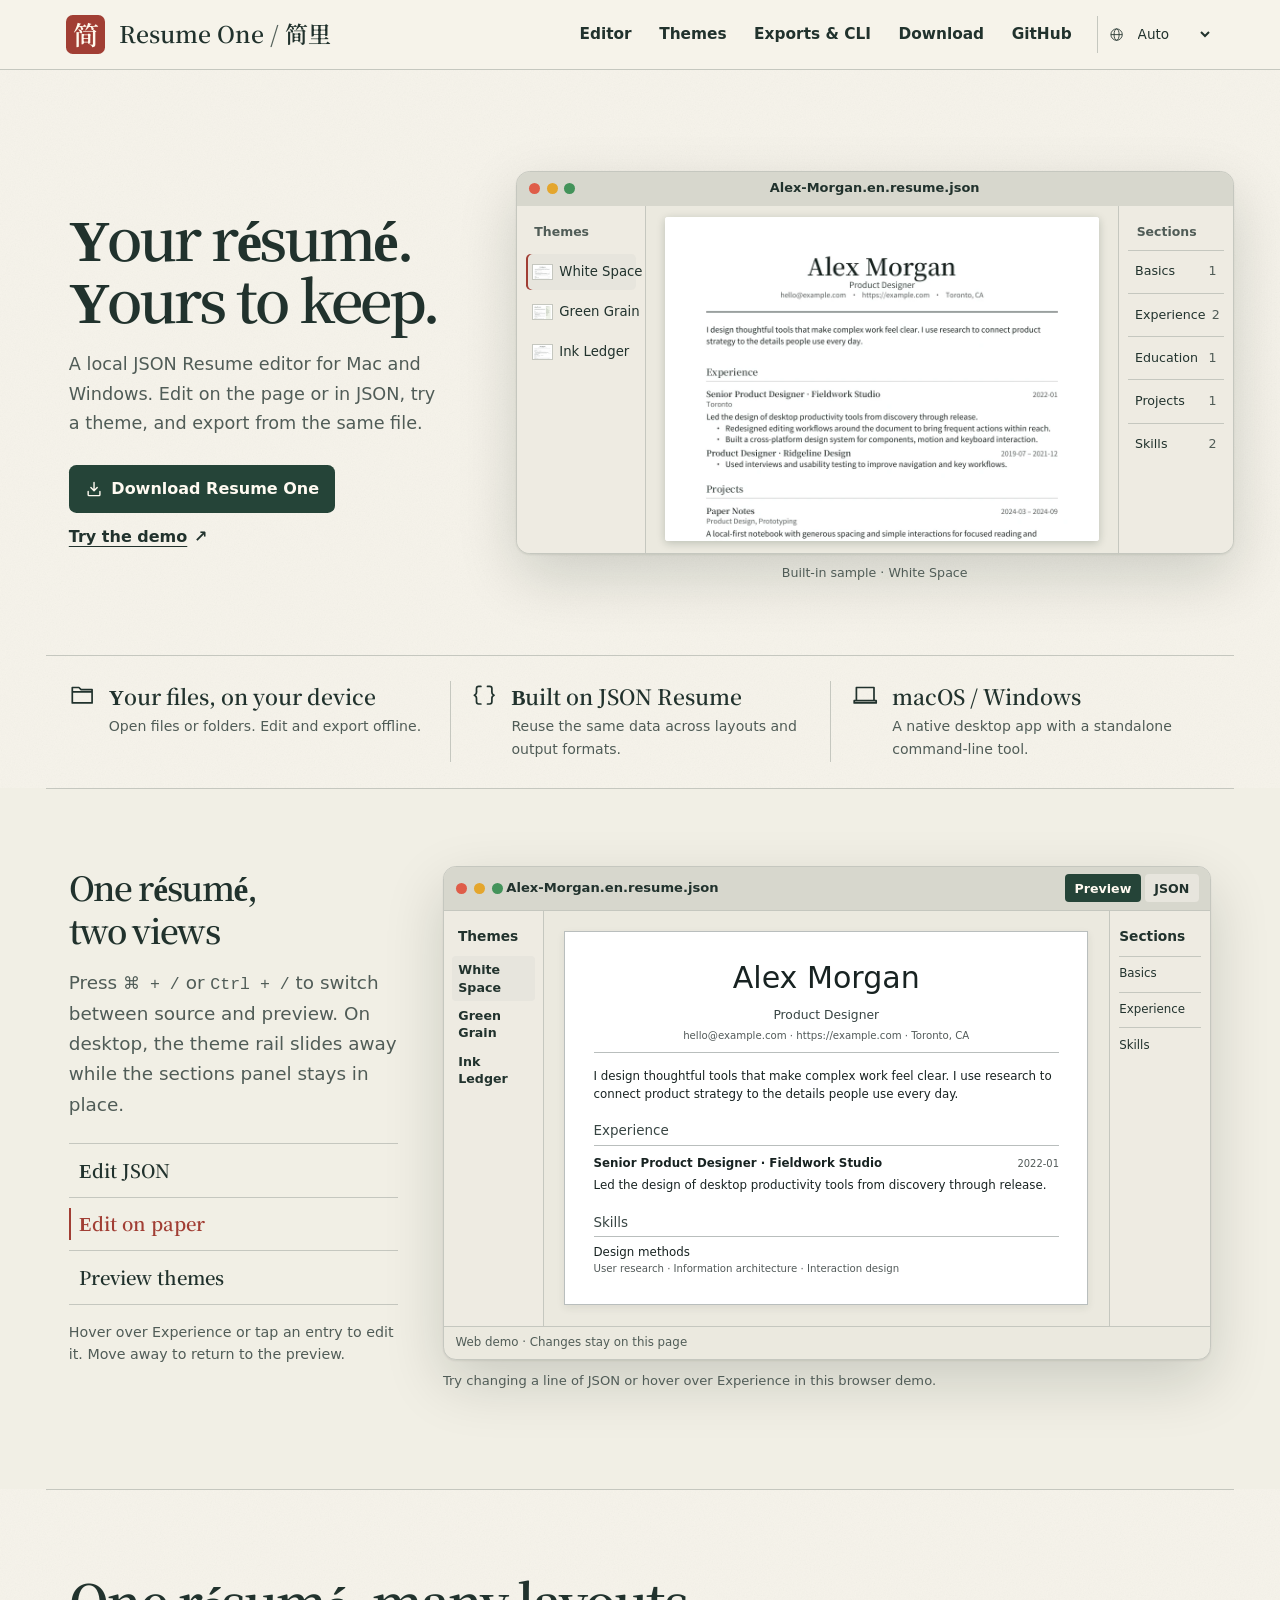
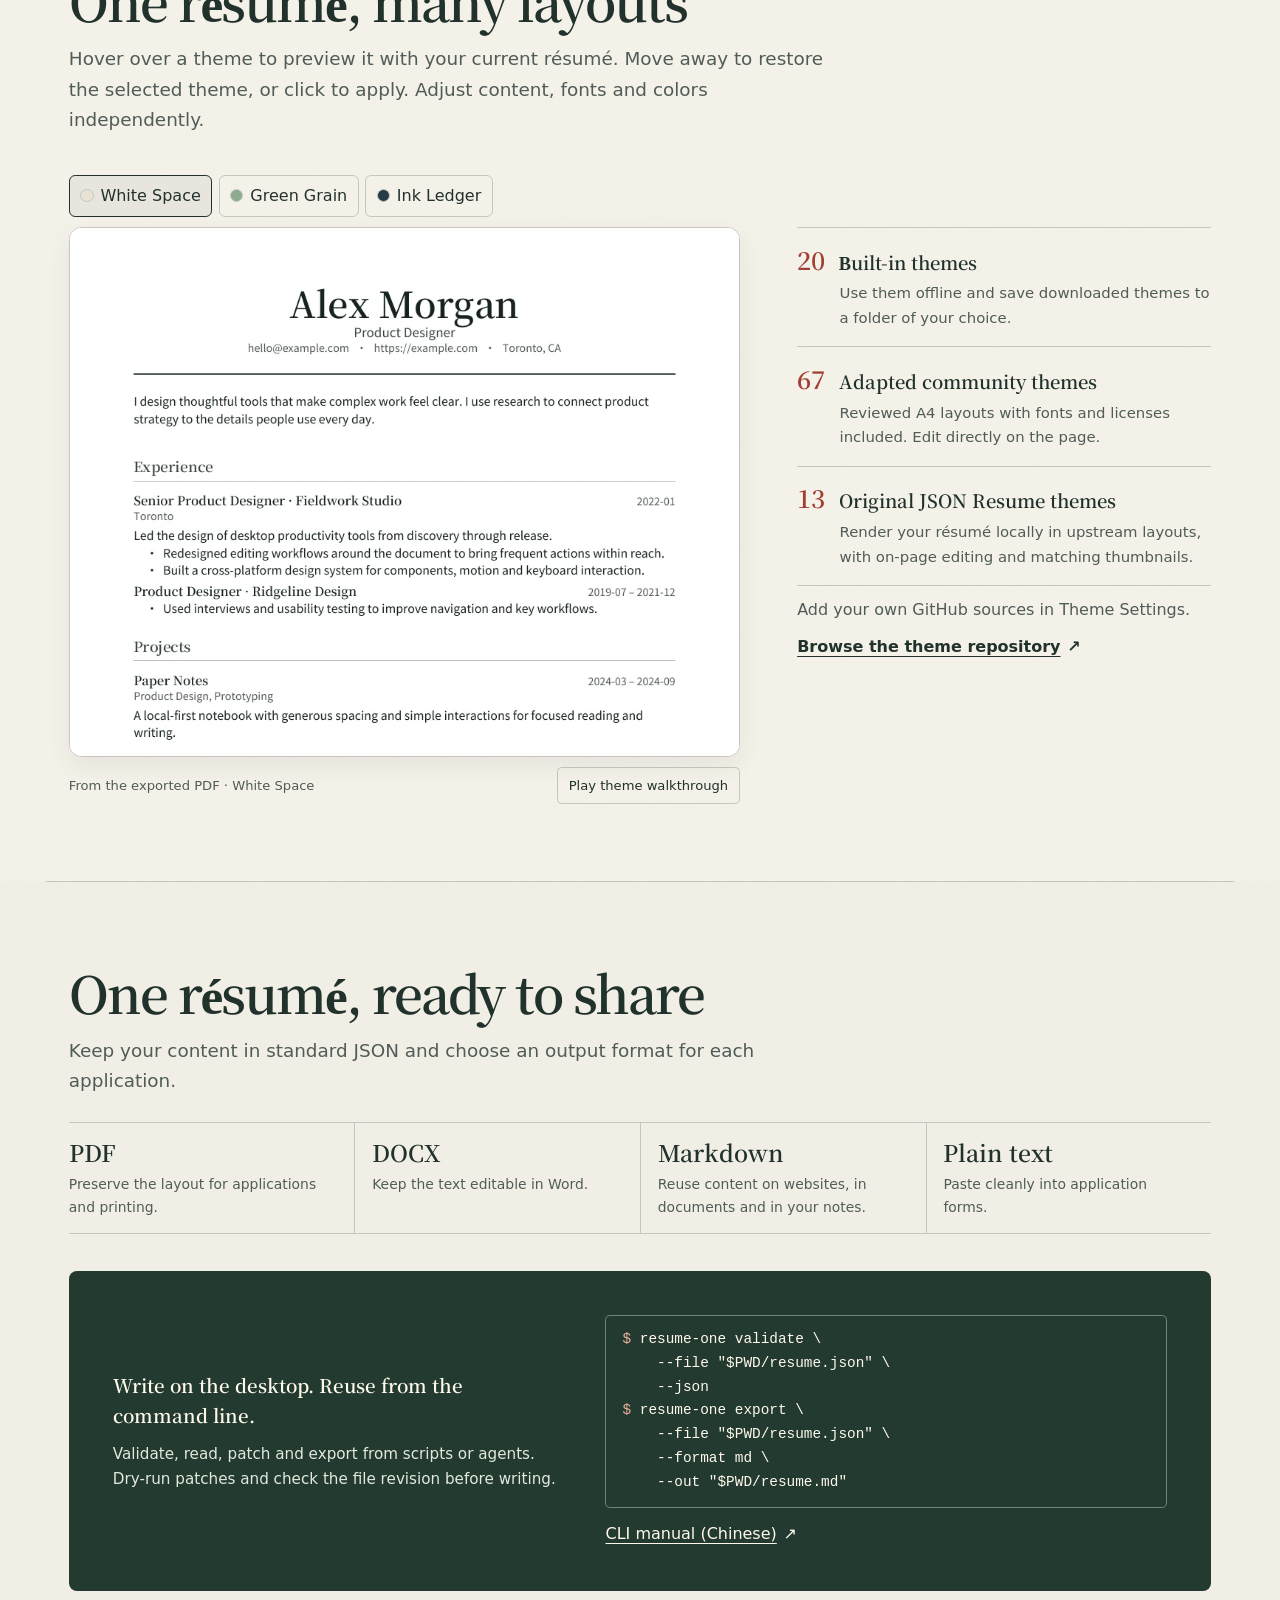
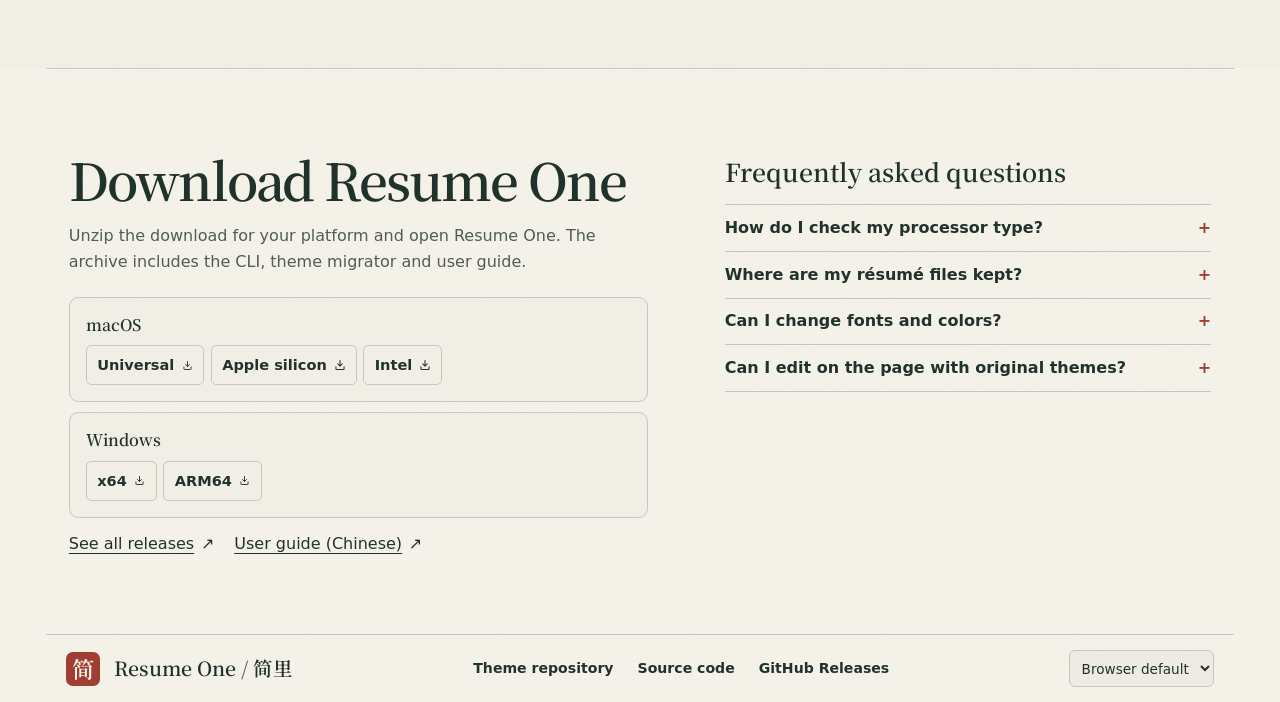
==== site/index.html @ 4e9c5e70 "Refine the bilingual homepage and bring the demos forward" ====
<!doctype html>
<html lang="zh-CN" data-resume="assets/resume.zh.json" data-site-theme="zhibai">
<head>
  <meta charset="utf-8">
  <meta name="viewport" content="width=device-width, initial-scale=1">
  <meta name="description" content="简里是 macOS 和 Windows 上的本地 JSON Resume 编辑器。编辑源码、在纸面修改、悬停试穿主题，再导出 PDF、DOCX、Markdown 或纯文本。">
  <meta name="theme-color" content="#f6f3ea">
  <title>Resume One 简里 · 本地 JSON Resume 编辑器</title>
  <link rel="alternate" hreflang="zh-CN" href="index.html?lang=zh-CN">
  <link rel="alternate" hreflang="en" href="en.html?lang=en">
  <link rel="icon" href="assets/seal.svg" type="image/svg+xml">
  <script>
    try {
      const theme = localStorage.getItem("resume-one-site-theme");
      if (theme === "qinghe" || theme === "moxu") document.documentElement.dataset.siteTheme = theme;
    } catch {}
  </script>
  <script src="language.js"></script>
  <link rel="stylesheet" href="site.css">
  <link rel="preload" href="assets/jianli-display.woff2" as="font" type="font/woff2" crossorigin>
  <script src="download.js" defer></script>
  <script src="site.js" defer></script>
</head>
<body>
  <a class="skip" href="#main">跳到正文</a>
  <header class="masthead">
    <div class="masthead-inner frame">
      <a class="brand" href="./" aria-label="Resume One 简里首页">
        <span class="seal" aria-hidden="true">简</span>
        <span>Resume One <span class="brand-divider">/</span> 简里</span>
      </a>
      <nav aria-label="主导航">
        <a href="#editor">编辑体验</a>
        <a href="#themes">主题</a>
        <a href="#workflow">导出与 CLI</a>
        <a id="nav-download" href="#download">下载</a>
        <a class="masthead-repository" href="https://github.com/sctb512/resume-one">GitHub</a>
      </nav>
      <label class="language-picker header-language">
        <span class="visually-hidden">网站语言</span>
        <svg viewBox="0 0 24 24" aria-hidden="true"><circle cx="12" cy="12" r="9"/><ellipse cx="12" cy="12" rx="4" ry="9"/><path d="M3 12h18"/></svg>
        <select id="header-language" data-language-picker>
          <option value="auto">自动</option>
          <option value="zh-CN">简体中文</option>
          <option value="en">English</option>
        </select>
      </label>
    </div>
    <div class="reading-progress" aria-hidden="true"></div>
  </header>

  <span id="preview-status" class="visually-hidden" role="status"></span>

  <main id="main" tabindex="-1">
    <section class="hero frame" aria-labelledby="headline">
      <div class="hero-copy">
        <h1 id="headline"><span>把简历，</span><span>留在自己手里。</span></h1>
        <p>在 Mac 或 Windows 上编辑 JSON Resume。切换源码与纸面预览，试穿主题，再从同一份简历导出。</p>
        <div class="hero-actions">
          <div class="hero-download-control">
            <a class="primary" id="hero-download" href="#download">
              <svg viewBox="0 0 20 20" aria-hidden="true"><path d="M10 2.75v9m-3.5-3.5L10 12l3.5-3.75M3.5 12.75v3.5a1 1 0 0 0 1 1h11a1 1 0 0 0 1-1v-3.5"/></svg>
              <span>下载简里</span>
            </a>
            <div id="hero-download-choices" aria-label="选择下载版本" role="group" hidden></div>
          </div>
          <a class="text-link" href="#editor"><span>体验编辑</span><span aria-hidden="true">↗</span></a>
        </div>
        <a class="hero-other-platforms" href="#download" hidden>选择其他平台</a>
      </div>

      <figure class="preview">
        <div class="preview-window hero-window">
          <div class="window-title">
            <span class="window-dots" aria-hidden="true"><i></i><i></i><i></i></span>
            <span>林清和.resume.json</span>
          </div>
          <div class="workspace">
            <div class="theme-options" role="group" aria-label="试穿主题">
              <span class="hero-rail-title">主题</span>
              <button type="button" data-theme-choice="zhibai" aria-pressed="true" aria-controls="preview-sheet"><img src="assets/zhibai.webp" alt="" width="26" height="21" aria-hidden="true">知白</button>
              <button type="button" data-theme-choice="qinghe" aria-pressed="false" aria-controls="preview-sheet"><img src="assets/qinghe.webp" alt="" width="26" height="21" aria-hidden="true">青禾</button>
              <button type="button" data-theme-choice="moxu" aria-pressed="false" aria-controls="preview-sheet"><img src="assets/moxu.webp" alt="" width="26" height="21" aria-hidden="true">墨序</button>
            </div>
            <div class="sheet-mat">
              <div id="preview-sheet" class="sample-sheet hero-sheet" role="img" data-theme-sample data-visible-theme="zhibai"
                   aria-label="林清和的示例简历，知白主题的 PDF 首页节选">
                <img src="assets/zhibai.webp" data-sheet="zhibai" width="906" height="716" alt="" aria-hidden="true" fetchpriority="high">
                <img src="assets/qinghe.webp" data-sheet="qinghe" width="906" height="716" alt="" aria-hidden="true" fetchpriority="low">
                <img src="assets/moxu.webp" data-sheet="moxu" width="906" height="716" alt="" aria-hidden="true" fetchpriority="low">
              </div>
            </div>
            <div class="hero-module-rail" aria-hidden="true">
              <span class="hero-rail-title">模块</span>
              <span>基本信息 <span>1</span></span>
              <span>工作经历 <span>2</span></span>
              <span>教育经历 <span>1</span></span>
              <span>项目经历 <span>1</span></span>
              <span>技能 <span>2</span></span>
            </div>
          </div>
        </div>
        <figcaption>内置示例 <span aria-hidden="true">·</span> <span data-theme-caption>知白</span></figcaption>
      </figure>
    </section>

    <ul class="proof-band frame" aria-label="简里概览">
      <li>
        <svg viewBox="0 0 24 24" aria-hidden="true"><path d="M3 19h18V7H11L9 5H3z M3 9h18"/></svg>
        <div><strong>本地文件，自己掌控</strong><span>打开文件或目录，离线编辑和导出。</span></div>
      </li>
      <li>
        <svg viewBox="0 0 24 24" aria-hidden="true"><path d="M9 4H7a2 2 0 0 0-2 2v3a3 3 0 0 1-2 3 3 3 0 0 1 2 3v3a2 2 0 0 0 2 2h2m6-16h2a2 2 0 0 1 2 2v3a3 3 0 0 0 2 3 3 3 0 0 0-2 3v3a2 2 0 0 1-2 2h-2"/></svg>
        <div><strong>基于 JSON Resume</strong><span>内容和样式分开，一份数据可以反复使用。</span></div>
      </li>
      <li>
        <svg viewBox="0 0 24 24" aria-hidden="true"><path d="M4 17V5h16v12m-18 0h20v2H2z"/></svg>
        <div><strong>macOS / Windows</strong><span>原生桌面应用，附独立命令行工具。</span></div>
      </li>
    </ul>

    <div class="chapter-band">
      <section id="editor" class="editor-demo frame chapter" aria-labelledby="editor-title">
        <div class="editor-intro" data-reveal>
          <h2 id="editor-title">一份简历，两种视图</h2>
          <p>按 <kbd>⌘ + /</kbd> 或 <kbd>Ctrl + /</kbd> 在源码与预览间切换。桌面端的主题栏随视图收放，模块栏留在原位。</p>
          <div class="demo-guide" role="group" aria-label="选择演示">
            <button type="button" data-demo-step="source" aria-pressed="false">编辑 JSON</button>
            <button type="button" data-demo-step="paper" aria-pressed="true">纸面编辑</button>
            <button type="button" data-demo-step="themes" aria-pressed="false">主题试穿</button>
          </div>
          <p id="demo-guide-note" class="demo-guide-note">把鼠标移到工作经历上。表单淡入，移开后回到干净纸面。也可以点击工作经历打开表单。</p>
        </div>

        <figure class="demo-figure" data-reveal>
          <div class="demo-window preview-window" data-mode="paper" tabindex="-1">
            <div class="demo-toolbar">
              <span class="window-dots" aria-hidden="true"><i></i><i></i><i></i></span>
              <span class="demo-filename">林清和.resume.json</span>
              <div class="demo-modes" role="group" aria-label="切换演示视图">
                <button type="button" data-demo-mode="paper" aria-pressed="true" aria-controls="demo-paper">预览</button>
                <button type="button" data-demo-mode="source" aria-pressed="false" aria-controls="demo-json">JSON</button>
              </div>
            </div>
            <div class="demo-workspace">
              <aside class="demo-theme-rail" aria-label="演示主题">
                <p class="demo-rail-title">主题</p>
                <button type="button" data-theme-choice="zhibai" aria-pressed="true" aria-controls="demo-paper">知白</button>
                <button type="button" data-theme-choice="qinghe" aria-pressed="false" aria-controls="demo-paper">青禾</button>
                <button type="button" data-theme-choice="moxu" aria-pressed="false" aria-controls="demo-paper">墨序</button>
              </aside>
              <div class="demo-content">
                <div id="demo-paper" class="demo-paper-view">
                  <article class="demo-paper" aria-label="示例简历预览">
                    <header class="demo-resume-header">
                      <div>
                        <h3 data-resume-field="name">林清和</h3>
                        <p class="demo-position" data-resume-field="label">产品设计师 · Product Designer</p>
                      </div>
                      <p class="demo-contact"><span data-resume-field="email">hello@example.com</span><span data-resume-field="url">https://example.com</span><span data-resume-field="location">上海, CN</span></p>
                    </header>
                    <p class="demo-summary" data-resume-field="summary">专注于清晰、克制且有温度的体验设计。以用户研究连接产品策略与细节，擅长将复杂流程整理为自然、易用的工具。</p>
                    <section id="demo-experience" class="demo-experience">
                      <h4>工作经历</h4>
                      <button id="demo-edit-toggle" type="button" class="demo-work-row" aria-expanded="false" aria-controls="demo-form">
                        <span class="demo-work-title"><span data-resume-field="position">高级产品设计师</span><span data-resume-field="company">示例工作室</span></span>
                        <span class="demo-date" data-resume-field="range">2022-01</span>
                      </button>
                      <p class="demo-work-summary" data-resume-field="workSummary">负责桌面效率工具从概念、原型到交付的完整体验。</p>
                      <div id="demo-form" class="demo-form" inert>
                        <label>职位<input id="demo-job" type="text" value="高级产品设计师" autocomplete="off" maxlength="60"></label>
                        <label>机构<input id="demo-company" type="text" value="示例工作室" autocomplete="off" maxlength="60"></label>
                      </div>
                    </section>
                    <section class="demo-skills">
                      <h4>技能</h4>
                      <p data-resume-field="skillName">设计方法</p>
                      <p class="demo-skill-keywords" data-resume-field="skillKeywords">用户研究 · 信息架构 · 交互设计</p>
                    </section>
                  </article>
                </div>
                <div id="demo-json" class="demo-json-view" hidden>
                  <div class="demo-code">
                    <pre id="demo-highlight" aria-hidden="true"></pre>
                    <textarea id="demo-source" aria-label="示例简历 JSON" spellcheck="false" autocomplete="off" autocapitalize="off">{
  "basics": {
    "name": "林清和",
    "label": "产品设计师 · Product Designer",
    "email": "hello@example.com",
    "url": "https://example.com",
    "location": { "city": "上海", "countryCode": "CN" },
    "summary": "专注于清晰、克制且有温度的体验设计。以用户研究连接产品策略与细节，擅长将复杂流程整理为自然、易用的工具。"
  },
  "work": [
    {
      "name": "示例工作室",
      "position": "高级产品设计师",
      "location": "上海",
      "startDate": "2022-01",
      "summary": "负责桌面效率工具从概念、原型到交付的完整体验。",
      "highlights": [
        "重构内容编辑流程，将常用操作收敛到文档上下文中。",
        "建立跨平台设计系统，统一组件、动效与键盘操作。"
      ]
    },
    {
      "name": "远山设计",
      "position": "产品设计师",
      "startDate": "2019-07",
      "endDate": "2021-12",
      "highlights": ["通过访谈与可用性测试，持续改善信息架构和关键任务流程。"]
    }
  ],
  "projects": [
    {
      "name": "纸间 · Paper Notes",
      "roles": ["体验设计", "交互原型"],
      "startDate": "2024-03",
      "endDate": "2024-09",
      "description": "一款关注阅读与写作的本地笔记工具，用留白和轻量交互保留专注。"
    }
  ],
  "education": [
    {
      "institution": "示例大学",
      "area": "视觉传达设计",
      "studyType": "学士",
      "startDate": "2015-09",
      "endDate": "2019-06"
    }
  ],
  "skills": [
    { "name": "设计方法", "keywords": ["用户研究", "信息架构", "交互设计"] },
    { "name": "设计工具", "keywords": ["Figma", "原型设计", "Design Systems"] }
  ],
  "languages": [{ "language": "英语", "fluency": "工作交流" }]
}</textarea>
                  </div>
                </div>
              </div>
              <aside class="demo-module-rail" aria-label="演示模块">
                <p class="demo-rail-title">模块</p>
                <span>基本信息</span>
                <span>工作经历</span>
                <span>技能</span>
              </aside>
            </div>
            <div class="demo-status" id="demo-state" role="status">网页演示 · 修改仅保存在本页</div>
          </div>
          <figcaption>网页版节选 · 在浏览器试改一行 JSON，或把鼠标移到工作经历上。</figcaption>
        </figure>
      </section>
    </div>

    <section id="themes" class="theme-story workflow frame chapter" aria-labelledby="themes-title">
      <header class="section-lead" data-reveal>
        <h2 id="themes-title"><span>同一份内容，</span><span>换一种版式</span></h2>
        <p>把鼠标移到主题上，简里用当前简历试穿。移开恢复，点击才应用。内容、字体和配色可以各自调整。</p>
      </header>
      <figure class="theme-motion" data-reveal>
        <div class="site-theme-choices" role="group" aria-label="切换网站与简历主题">
          <button type="button" data-theme-choice="zhibai" aria-pressed="true" aria-controls="theme-sample">知白</button>
          <button type="button" data-theme-choice="qinghe" aria-pressed="false" aria-controls="theme-sample">青禾</button>
          <button type="button" data-theme-choice="moxu" aria-pressed="false" aria-controls="theme-sample">墨序</button>
        </div>
        <div class="theme-stage">
          <div id="theme-sample" class="sample-sheet" role="img" data-theme-sample data-visible-theme="zhibai"
               aria-label="林清和的示例简历，知白主题的 PDF 首页节选">
            <img src="assets/zhibai.webp" data-sheet="zhibai" width="906" height="716" alt="" aria-hidden="true">
            <img src="assets/qinghe.webp" data-sheet="qinghe" width="906" height="716" alt="" aria-hidden="true">
            <img src="assets/moxu.webp" data-sheet="moxu" width="906" height="716" alt="" aria-hidden="true">
          </div>
          <img id="theme-motion-image" src="assets/theme-switch-poster.webp" data-animation="assets/theme-switch.gif"
               width="960" height="574" loading="lazy" hidden
               alt="光标悬停青禾时纸面改变，移开恢复知白。点击墨序后移开，纸面保留墨序。">
        </div>
        <figcaption>
          <span id="theme-sample-caption">实际导出节选 <span aria-hidden="true">·</span> <span data-theme-caption>知白</span></span>
          <span id="theme-motion-caption" hidden>悬停试穿 · 移开还原 · 点击应用</span>
          <button type="button" id="theme-motion-toggle" aria-controls="theme-motion-image" aria-expanded="false" hidden>播放切换演示</button>
        </figcaption>
      </figure>
      <div class="theme-library" data-reveal>
        <dl class="theme-types">
          <div><dt><span class="theme-count">20</span> 本地主题</dt><dd>内置版式可离线使用。下载的主题保存在你选择的本地目录。</dd></div>
          <div><dt><span class="theme-count">67</span> 迁移版社区主题</dt><dd>逐套审校的 A4 版式，附字体与许可，支持纸面编辑。</dd></div>
          <div><dt><span class="theme-count">13</span> 原版 JSON Resume</dt><dd>在本机实时渲染上游版式，支持纸面编辑与原版样式缩略图。</dd></div>
        </dl>
        <p>在「主题管理」中添加自己的 GitHub 主题来源。</p>
        <a class="text-link" href="https://github.com/sctb512/resume-one-themes"><span>浏览主题仓库</span><span aria-hidden="true">↗</span></a>
      </div>
    </section>

    <div class="chapter-band">
      <section id="workflow" class="workflow output-section frame chapter" aria-labelledby="workflow-title">
        <header class="section-lead" data-reveal>
          <h2 id="workflow-title">一份简历，按需导出</h2>
          <p>用标准 JSON 管理内容，投递时选合适的文件格式。</p>
        </header>
        <dl class="formats" data-reveal>
          <div><dt>PDF</dt><dd>保留版式，适合投递和打印。</dd></div>
          <div><dt>DOCX</dt><dd>保留可编辑文字，方便继续修改。</dd></div>
          <div><dt>Markdown</dt><dd>便于复用到网站、文档和知识库。</dd></div>
          <div><dt>纯文本</dt><dd>适合复制进招聘表单。</dd></div>
        </dl>
        <div class="cli-panel" data-reveal>
          <div>
            <h3>桌面写作，命令行复用</h3>
            <p>用 CLI 校验、读取、打补丁和导出，接入脚本或 Agent。补丁可预演，也可用文件版本检查防止覆盖后来修改的内容。</p>
          </div>
          <div class="cli-example">
            <pre aria-label="CLI 示例"><code><span aria-hidden="true">$ </span>resume-one validate \
    --file "$PWD/resume.json" \
    --json
<span aria-hidden="true">$ </span>resume-one export \
    --file "$PWD/resume.json" \
    --format md \
    --out "$PWD/resume.md"</code></pre>
            <a class="text-link" href="https://github.com/sctb512/resume-one/blob/v0.1.0-preview.9/docs/cli-manual.md"><span>打开 CLI 手册</span><span aria-hidden="true">↗</span></a>
          </div>
        </div>
      </section>
    </div>

    <section id="download" class="workflow download-section frame chapter" aria-labelledby="download-title">
      <div>
        <h2 id="download-title" data-reveal>下载简里</h2>
        <p>解压对应平台的 ZIP 即可打开简里。压缩包附有 CLI、主题迁移工具和使用手册。</p>
        <div class="download-platforms">
          <section aria-labelledby="macos-download-title">
            <h3 id="macos-download-title">macOS</h3>
            <div class="download-options">
              <a data-download="macos-universal" aria-label="macOS · 通用版" href="https://github.com/sctb512/resume-one/releases/download/v0.1.0-preview.9/Resume-One-macOS-universal-unsigned.zip">通用版</a>
              <a data-download="macos-arm64" aria-label="macOS · Apple 芯片" href="https://github.com/sctb512/resume-one/releases/download/v0.1.0-preview.9/Resume-One-macOS-arm64-unsigned.zip">Apple 芯片</a>
              <a data-download="macos-x64" aria-label="macOS · Intel" href="https://github.com/sctb512/resume-one/releases/download/v0.1.0-preview.9/Resume-One-macOS-x64-unsigned.zip">Intel</a>
            </div>
          </section>
          <section aria-labelledby="windows-download-title">
            <h3 id="windows-download-title">Windows</h3>
            <div class="download-options">
              <a data-download="windows-x64" aria-label="Windows · x64" href="https://github.com/sctb512/resume-one/releases/download/v0.1.0-preview.9/Resume-One-Windows-x64-unsigned.zip">x64</a>
              <a data-download="windows-arm64" aria-label="Windows · ARM64" href="https://github.com/sctb512/resume-one/releases/download/v0.1.0-preview.9/Resume-One-Windows-arm64-unsigned.zip">ARM64</a>
            </div>
          </section>
        </div>
        <div class="download-links">
          <a class="text-link" href="https://github.com/sctb512/resume-one/releases"><span>查看所有版本</span><span aria-hidden="true">↗</span></a>
          <a class="text-link" href="https://github.com/sctb512/resume-one/blob/v0.1.0-preview.9/docs/user-manual.md"><span>阅读用户手册</span><span aria-hidden="true">↗</span></a>
        </div>
      </div>
      <section class="faq" data-reveal aria-labelledby="faq-title">
        <h3 id="faq-title">常见问题</h3>
        <details><summary>如何确认处理器类型？</summary><p>在 Mac 上，从苹果菜单打开「关于本机」，查看「芯片」或「处理器」。在 Windows 上，打开「设置 → 系统 → 关于」，查看「系统类型」，选择 x64 或 ARM64。</p></details>
        <details><summary>简历文件放在哪里？</summary><p>由你决定。可以用普通本地目录，也可以选择 iCloud Drive 或 OneDrive 文件夹，由对应服务同步。应用内预览与导出都在本机完成。</p></details>
        <details><summary>可以修改字体和配色吗？</summary><p>可以。在「外观」里悬停试用本机字体和颜色，确认后保存为个人设置。也可导入字体或从屏幕取色，简历 JSON 保持原样。</p></details>
        <details><summary>原版主题也能在纸上编辑吗？</summary><p>可以。鼠标移到已显示的模块或条目上会打开表单，改动可撤销。增删条目可用右侧模块栏。原版 PDF 和原样缩略图需要本机 Chrome、Edge 或 Chromium。</p></details>
      </section>
    </section>
  </main>

  <footer class="footer frame">
    <a class="brand" href="./" aria-label="Resume One 简里首页">
      <span class="seal" aria-hidden="true">简</span>
      <span>Resume One <span class="brand-divider">/</span> 简里</span>
    </a>
    <nav aria-label="项目资源">
      <a href="https://github.com/sctb512/resume-one-themes">主题仓库</a>
      <a href="https://github.com/sctb512/resume-one">源代码</a>
      <a href="https://github.com/sctb512/resume-one/releases">GitHub Releases</a>
    </nav>
    <label class="language-picker">
      <span class="visually-hidden">网站语言</span>
      <select id="site-language" data-language-picker>
        <option value="auto">跟随浏览器</option>
        <option value="zh-CN">简体中文</option>
        <option value="en">English</option>
      </select>
    </label>
  </footer>
</body>
</html>
---- site/site.css ----
@font-face {
  font-family: "Jianli Display";
  src: url("assets/jianli-display.woff2") format("woff2");
  font-weight: 600;
  font-display: optional;
}

@property --paper { syntax: "<color>"; inherits: true; initial-value: #f6f3ea; }
@property --ink { syntax: "<color>"; inherits: true; initial-value: #21322d; }
@property --action { syntax: "<color>"; inherits: true; initial-value: #254438; }
@property --on-action { syntax: "<color>"; inherits: true; initial-value: #fffaf1; }
@property --seal { syntax: "<color>"; inherits: true; initial-value: #a13e34; }
@property --stage { syntax: "<color>"; inherits: true; initial-value: #ebe9df; }
@property --doc-paper { syntax: "<color>"; inherits: true; initial-value: #fff; }
@property --cli-bg { syntax: "<color>"; inherits: true; initial-value: #233a30; }

:root {
  color-scheme: light;
  --paper: #f6f3ea;
  --ink: #21322d;
  --action: #254438;
  --on-action: #fffaf1;
  --seal: #a13e34;
  --stage: #ebe9df;
  --doc-paper: #fff;
  --cli-bg: #233a30;
  --doc-ink: #182322;
  --doc-muted: #525a59;
  --doc-accent: #384543;
  --doc-rule: color-mix(in srgb, var(--doc-accent) 35%, var(--doc-paper));
  --muted: color-mix(in srgb, var(--ink) 78%, var(--paper));
  --rule: color-mix(in srgb, var(--ink) 23%, var(--paper));
  --soft: color-mix(in srgb, var(--ink) 7%, var(--paper));
  --panel: color-mix(in srgb, var(--stage) 76%, var(--paper));
  --title: color-mix(in srgb, var(--stage) 90%, var(--ink));
  --shadow: 0 1px 2px #07180d14, 0 22px 60px #07180d29;
  --display: "Jianli Display", "Songti SC", "Noto Serif SC", SimSun, serif;
  --body: -apple-system, BlinkMacSystemFont, "PingFang SC", "Microsoft YaHei", system-ui, sans-serif;
  --mono: ui-monospace, "SFMono-Regular", Consolas, monospace;
  --ease-out: cubic-bezier(.22, .72, .24, 1);
  --header-space: 5rem;
}
:root[data-site-theme="qinghe"] {
  --paper: #edf4e9;
  --ink: #203a2c;
  --action: #296446;
  --seal: #8c4c32;
  --stage: #dce9da;
  --doc-paper: #fffefa;
  --doc-accent: #3a5b37;
  --doc-sidebar: #eff3e8;
  --cli-bg: #214435;
}
:root[data-site-theme="moxu"] {
  color-scheme: dark;
  --paper: #19282e;
  --ink: #f1f3ea;
  --action: #e7eee9;
  --on-action: #17282c;
  --seal: #e8a693;
  --stage: #24383f;
  --doc-accent: #223945;
  --cli-bg: #102026;
}

* { box-sizing: border-box; }
html { scroll-padding-top: var(--header-space); scroll-behavior: smooth; }
body {
  margin: 0;
  color: var(--ink);
  background: var(--paper) url("assets/paper.svg") repeat;
  font-family: var(--body);
  font-size: 1rem;
  line-height: 1.65;
}

a { color: inherit; }
button { font: inherit; }
a:focus-visible, button:focus-visible, select:focus-visible, summary:focus-visible {
  outline: 2px solid var(--seal);
  outline-offset: 4px;
}
.frame { width: min(100% - clamp(2rem, 7.25vw, 7rem), 85rem); margin-inline: auto; }
.masthead-inner, .footer {
  display: flex;
  align-items: center;
  justify-content: space-between;
  gap: 1.5rem;
  padding: .9rem clamp(.05rem, 1.55vw, 1.55rem);
}
.masthead {
  position: sticky;
  top: 0;
  z-index: 5;
  background: var(--paper);
  border-bottom: 1px solid var(--rule);
}
.reading-progress {
  position: absolute;
  inset: auto 0 -1px;
  pointer-events: none;
  height: 2px;
  background: var(--seal);
  transform: scaleX(0);
  transform-origin: left;
}
.masthead-inner {
  display: grid;
  grid-template-columns: auto minmax(0, 1fr) auto;
  gap: clamp(.9rem, 2vw, 2.15rem);
  min-height: 4.3rem;
}
.masthead nav { justify-content: flex-end; gap: .25rem clamp(.8rem, 2.15vw, 2.25rem); }
.masthead nav a { white-space: nowrap; }
.header-language {
  gap: .3rem;
  padding-inline-start: .7rem;
  border-inline-start: 1px solid var(--rule);
}
.header-language svg {
  flex: none;
  width: .95rem;
  height: .95rem;
  fill: none;
  stroke: currentColor;
  stroke-width: 1.35;
}
.masthead nav a[aria-current="location"] {
  color: var(--seal);
  text-decoration: underline;
  text-underline-offset: .5em;
}
.footer { border-top: 1px solid var(--rule); }
.brand {
  display: inline-flex;
  align-items: center;
  gap: .85rem;
  font: 600 clamp(1.03rem, 1.8vw, 1.55rem)/1.3 var(--display);
  white-space: nowrap;
  text-decoration: none;
}
.brand-divider { opacity: .75; }
.seal {
  display: grid;
  place-items: center;
  width: 2.42rem;
  height: 2.42rem;
  border-radius: .42rem;
  color: #fff9ed;
  background: #a13e34;
  font: 600 1.63rem/1 var(--display);
}
nav { display: flex; flex-wrap: wrap; gap: .6rem clamp(1rem, 3.2vw, 3rem); }
nav a {
  color: var(--ink);
  font-size: .96rem;
  font-weight: 550;
  text-decoration: none;
  text-underline-offset: .25em;
}
nav a:hover { text-decoration: underline; }

.hero {
  display: grid;
  grid-template-columns: minmax(0, .88fr) minmax(0, 1.52fr);
  align-items: center;
  gap: clamp(2rem, 4.2vw, 4.5rem);
  padding-block: clamp(4rem, 7.9vw, 7.25rem) clamp(3rem, 5.5vw, 5.4rem);
}
.hero-copy { padding-inline-start: clamp(0rem, 1.75vw, 1.75rem); }
h1, h2, h3 { font-family: var(--display); font-weight: 600; margin: 0; }
h1 { font-size: clamp(2.85rem, 4.5vw, 4.6rem); line-height: 1.08; letter-spacing: -.052em; }
h1 span { display: block; }
:root[lang="zh-CN"] h1 {
  font-size: clamp(2.75rem, 4.1vw, 4.3rem);
  line-height: 1.2;
  letter-spacing: -.025em;
}
:root[lang="zh-CN"] h2 { letter-spacing: -.022em; }
.hero-copy p {
  max-width: 34ch;
  margin: 1.3rem 0 0;
  color: var(--muted);
  font-size: clamp(1rem, 1.38vw, 1.15rem);
  line-height: 1.68;
  text-wrap: pretty;
}
:root[lang="zh-CN"] .hero-copy p { max-width: 24em; line-height: 1.82; }
.hero .hero-actions { gap: .7rem 1.15rem; margin-top: 1.65rem; }
.hero-download-control { position: relative; }
#hero-download {
  min-width: 0;
  min-height: 2.95rem;
  gap: .53rem;
  padding: .62rem 1rem;
  border-radius: .46rem;
  font: 650 1rem/1.3 var(--body);
  transition: none;
}
#hero-download svg {
  width: 1.13rem;
  height: 1.13rem;
  fill: none;
  stroke: currentColor;
  stroke-width: 1.55;
  stroke-linecap: round;
  stroke-linejoin: round;
}
#hero-download-choices:not([hidden]) {
  position: absolute;
  z-index: 4;
  top: calc(100% + .42rem);
  inset-inline-start: 0;
  display: grid;
  min-width: 11.75rem;
  padding: .3rem;
  border: 1px solid var(--rule);
  border-radius: .45rem;
  background: var(--paper);
  box-shadow: var(--shadow);
}
#hero-download-choices a { text-align: left; padding: .44rem .64rem; border-radius: .25rem; text-decoration: none; white-space: nowrap; }
#hero-download-choices a:is(:hover, :focus-visible) { background: var(--soft); }
.hero .hero-actions > .text-link { font-size: 1rem; }
.hero-other-platforms {
  display: inline-block;
  margin-top: .7rem;
  color: var(--muted);
  font-size: .82rem;
  text-decoration: underline;
  text-underline-offset: .2em;
}
.hero-other-platforms[hidden] { display: none; }
.hero-actions {
  display: flex;
  align-items: center;
  flex-wrap: wrap;
  gap: 1rem 2.35rem;
  margin-top: clamp(1.6rem, 2.9vw, 2.65rem);
}
.primary {
  display: inline-flex;
  align-items: center;
  justify-content: center;
  min-height: 3.55rem;
  min-width: 12.3rem;
  padding: .75rem 1.65rem;
  background: var(--action);
  border-radius: .35rem;
  color: var(--on-action);
  text-decoration: none;
  font: 600 1.22rem/1.3 var(--display);
  transition: background-color .15s ease;
}
.primary:hover { background: color-mix(in srgb, var(--action) 85%, var(--paper)); }
.text-link {
  display: inline-flex;
  align-items: center;
  gap: .42em;
  text-decoration: none;
  text-underline-offset: .22em;
  white-space: nowrap;
}
.text-link span:first-child { text-decoration: underline; }
.text-link:hover { color: var(--seal); }
.hero-actions .text-link { font-size: 1.16rem; font-weight: 550; }

.preview { width: 100%; min-width: 0; margin: 0; }
.preview-window {
  border: 1px solid var(--rule);
  border-radius: .85rem;
  overflow: hidden;
  background: var(--stage);
  box-shadow: var(--shadow);
}
.window-title {
  position: relative;
  display: grid;
  place-items: center;
  min-height: 2.12rem;
  padding-inline: 4.5rem;
  background: var(--title);
  font-size: .81rem;
  font-weight: 600;
  line-height: 1.3;
  text-align: center;
}
.window-dots { position: absolute; left: .76rem; display: flex; gap: .42rem; }
.window-dots i { display: block; width: .69rem; height: .69rem; background: #df5d49; border-radius: 50%; }
.window-dots i:nth-child(2) { background: #e4a62d; }
.window-dots i:nth-child(3) { background: #43935a; }
.workspace {
  display: grid;
  grid-template-columns: clamp(7rem, 18%, 9rem) minmax(0, 1fr) clamp(6.3rem, 16%, 8.25rem);
  text-align: left;
}
.hero-rail-title { display: block; margin: 0 .55rem .45rem; color: var(--muted); font-size: .78rem; font-weight: 650; }
.hero-module-rail { padding: 1rem .55rem; background: var(--panel); border-left: 1px solid var(--rule); }
.hero-module-rail > span:not(.hero-rail-title) { display: flex; justify-content: space-between; gap: .4rem; padding: .67rem .45rem; border-top: 1px solid var(--rule); font-size: .79rem; }
.hero-module-rail > span > span { color: var(--muted); }
.theme-options {
  display: flex;
  flex-direction: column;
  gap: .3rem;
  padding: 1rem .55rem;
  background: var(--panel);
  border-right: 1px solid var(--rule);
}
.theme-options button {
  display: flex;
  align-items: center;
  gap: .5rem;
  text-align: left;
  padding: .35rem .72rem;
  min-height: 2.2rem;
  border: none;
  background: transparent;
  border-radius: .3rem;
  color: var(--ink);
  cursor: pointer;
  line-height: 1.35;
  white-space: nowrap;
}
.theme-options button[aria-pressed="true"], .theme-options button:hover { background: var(--soft); }
.theme-options button img { display: block; width: 1.65rem; height: auto; border: 1px solid var(--rule); }
.theme-options button:focus-visible { outline-offset: 1px; }
.sheet-mat { min-width: 0; padding: .72rem clamp(.55rem, 1.5vw, 1.25rem); }
.sample-sheet {
  position: relative;
  overflow: hidden;
  aspect-ratio: 906 / 716;
  background: var(--doc-paper);
}
.hero-sheet {
  aspect-ratio: 1.34;
  box-shadow: 0 2px 9px #10251736;
  border-radius: .18rem;
}
.sample-sheet img {
  position: absolute;
  inset: 0;
  width: 100%;
  height: auto;
  opacity: 0;
}
[data-visible-theme="zhibai"] [data-sheet="zhibai"],
[data-visible-theme="qinghe"] [data-sheet="qinghe"],
[data-visible-theme="moxu"] [data-sheet="moxu"] { opacity: 1; }
.preview figcaption { margin-top: .6rem; font-size: .79rem; text-align: center; color: var(--muted); }

.workflow {
  border-top: 1px solid var(--rule);
  padding: 1.55rem clamp(.15rem, 1.75vw, 1.75rem) 1.9rem;
}
h2 { font-size: clamp(1.95rem, 4vw, 3.5rem); line-height: 1.3; letter-spacing: -.04em; text-wrap: balance; }
kbd, code { font-family: var(--mono); }
kbd { font-size: .9em; white-space: nowrap; }
.footer nav { gap: .65rem 1.5rem; }
.footer .seal { width: 2.14rem; height: 2.14rem; font-size: 1.4rem; }
.footer .brand { font-size: 1.22rem; }
.footer nav a { font-size: .88rem; }

.visually-hidden, .skip:not(:focus) {
  position: absolute;
  width: 1px;
  height: 1px;
  padding: 0;
  margin: -1px;
  overflow: hidden;
  clip-path: inset(50%);
  white-space: nowrap;
  border: 0;
}
.skip:focus { position: absolute; z-index: 2; top: 1rem; left: 1rem; padding: .6rem 1rem; background: var(--paper); }

@media (max-width: 74rem) {
  .hero-module-rail { display: none; }
  .workspace { grid-template-columns: minmax(6.1rem, 17%) minmax(0, 1fr); }
}
@media (max-width: 58rem) {
  .hero {
    grid-template-columns: 1fr;
    justify-items: center;
    text-align: center;
    padding-block: clamp(2.5rem, 6vw, 4.7rem) 2.5rem;
  }
  .hero-copy { padding-inline-start: 0; }
  .hero-copy p { margin-inline: auto; }
  .hero .hero-actions { justify-content: center; }
  h1 { font-size: clamp(3rem, 7vw, 4.45rem); }
  :root[lang="zh-CN"] h1 { font-size: clamp(2.7rem, 6vw, 4rem); }
  .preview { max-width: 47rem; }
  .hero-sheet { aspect-ratio: 1.64; }
}
@media (max-width: 50rem) {
  .masthead-inner { grid-template-columns: minmax(0, 1fr) auto; gap: .35rem .85rem; }
  .masthead nav { grid-area: 2 / 1 / 3 / -1; justify-content: flex-start; }
  .header-language { grid-area: 1 / 2; padding-inline-start: 0; border-inline-start: 0; }
  .masthead-repository { display: none; }
  :root { --header-space: 6rem; }
}
@media (max-width: 38rem) {
  .masthead-inner, .footer { padding-inline: 0; }
  .masthead-inner { padding-block: .55rem .4rem; }
  .masthead nav { gap: .2rem 1rem; }
  .masthead nav a { font-size: .83rem; padding-block: .23rem; }
  .brand { gap: .52rem; }
  .seal { width: 1.92rem; height: 1.92rem; font-size: 1.28rem; }
  .hero {
    justify-items: stretch;
    text-align: start;
    gap: 1.55rem;
    padding-block: 2.55rem 1.8rem;
  }
  h1 { font-size: clamp(2.55rem, 10.5vw, 3.55rem); }
  :root[lang="zh-CN"] h1 { font-size: clamp(2.35rem, 10vw, 3.5rem); }
  .hero-copy p { margin: .85rem 0 0; }
  .hero .hero-actions { justify-content: flex-start; margin-top: 1.15rem; }
  .hero-other-platforms { margin-top: .48rem; }
  .primary { min-width: 0; min-height: 2.85rem; font-size: 1.06rem; padding: .58rem 1.05rem; }
  .workspace { grid-template-columns: 1fr; }
  .hero-rail-title { display: none; }
  .hero-sheet { aspect-ratio: 1.39; }
  .theme-options {
    display: grid;
    grid-template-columns: repeat(3, minmax(0, 1fr));
    padding: .32rem .55rem;
    border-right: none;
    border-bottom: 1px solid var(--rule);
  }
  .theme-options button { justify-content: center; min-height: 2.45rem; padding-inline: .3rem; font-size: .9rem; }
  .theme-options button img { display: none; }
  .sheet-mat { padding: .55rem; }
  .footer { align-items: flex-start; flex-direction: column; gap: .85rem; }
}
@media (prefers-reduced-motion: reduce) {
  html { scroll-behavior: auto; }
  *, *::before, *::after { animation-duration: .01ms !important; transition-duration: .01ms !important; }
}

.editor-demo {
  display: grid;
  grid-template-columns: minmax(13rem, .9fr) minmax(0, 2.1fr);
  gap: clamp(1.5rem, 3.5vw, 3.65rem);
  align-items: start;
  border-top: 1px solid var(--rule);
  padding: clamp(2.25rem, 5vw, 4.75rem) clamp(.15rem, 1.75vw, 1.75rem);
}
.editor-intro h2 { font-size: clamp(1.85rem, 2.6vw, 2.35rem); text-wrap: balance; }
.editor-intro > p, .theme-story p { margin: 1rem 0 1.45rem; color: var(--muted); }
.demo-guide { border-top: 1px solid var(--rule); }
.demo-guide button {
  display: block;
  position: relative;
  width: 100%;
  padding: .8rem .65rem;
  text-align: left;
  border: 0;
  border-bottom: 1px solid var(--rule);
  background: transparent;
  color: var(--ink);
  font: 600 clamp(1.02rem, 1.45vw, 1.27rem)/1.45 var(--display);
  cursor: pointer;
}
.demo-guide button:hover { background: var(--soft); }
.demo-guide button[aria-pressed="true"] { color: var(--seal); }
.demo-guide button[aria-pressed="true"]::before {
  content: "";
  position: absolute;
  inset: .65rem auto .65rem 0;
  width: 2px;
  background: var(--seal);
}
.demo-guide-note { font-size: .89rem; line-height: 1.6; min-height: 4.3rem; }
.demo-figure { margin: 0; min-width: 0; }
.demo-figure figcaption { margin: .62rem 0 0; color: var(--muted); font-size: .82rem; }
.demo-toolbar {
  position: relative;
  display: flex;
  align-items: center;
  justify-content: space-between;
  gap: .65rem;
  min-height: 2.75rem;
  padding: .38rem .7rem .38rem 3.9rem;
  background: var(--title);
  border-bottom: 1px solid var(--rule);
  transition: background-color .16s ease;
}
.demo-filename { font-weight: 600; font-size: .82rem; overflow: hidden; text-overflow: ellipsis; white-space: nowrap; }
.demo-modes { display: flex; gap: .24rem; flex: none; }
.demo-modes button, .demo-theme-rail button {
  background: transparent;
  border: 0;
  border-radius: .25rem;
  color: var(--ink);
  font: 550 .79rem/1.35 var(--body);
  cursor: pointer;
  padding: .36rem .6rem;
}
.demo-modes button { background: var(--soft); min-width: 2.6rem; }
.demo-modes button[aria-pressed="true"] { background: var(--action); color: var(--on-action); }
.demo-workspace {
  display: grid;
  grid-template-columns: minmax(0, 6.25rem) minmax(0, 1fr) minmax(0, 6.35rem);
  min-height: 25.25rem;
  transition: grid-template-columns .28s cubic-bezier(.25,.75,.25,1);
}
.demo-window[data-mode="source"] .demo-workspace { grid-template-columns: minmax(0, 0rem) minmax(0, 1fr) minmax(0, 6.35rem); }
.demo-theme-rail, .demo-module-rail { background: var(--panel); min-width: 0; overflow: hidden; }
.demo-theme-rail { border-right: 1px solid var(--rule); padding: .9rem .48rem; }
.demo-window[data-mode="source"] .demo-theme-rail { padding-inline: 0; border-right: 0; visibility: hidden; }
.demo-theme-rail button { display: block; width: 100%; text-align: left; white-space: nowrap; }
.demo-theme-rail button:is(:hover, [aria-pressed="true"]) { background: var(--soft); }
.demo-theme-rail button:focus-visible { outline-offset: -2px; }
.demo-module-rail { border-left: 1px solid var(--rule); padding: .9rem .6rem; }
.demo-rail-title { font-weight: 650; font-size: .86rem; margin: 0 0 .5rem; white-space: nowrap; }
.demo-theme-rail .demo-rail-title { margin-inline: .4rem; }
.demo-module-rail > span { display: block; padding: .48rem 0; border-top: 1px solid var(--rule); font-size: .74rem; }
.demo-content { min-width: 0; padding: clamp(.5rem, 1.6vw, 1.35rem); }
.demo-paper, .demo-code {
  min-width: 0;
  min-height: 22.8rem;
  background: var(--doc-paper);
  color: var(--doc-ink);
  color-scheme: light;
  border: 1px solid var(--doc-rule);
  box-shadow: 0 3px 8px #252c2215;
}
.demo-paper {
  padding: clamp(.86rem, 2.2vw, 2rem);
  font-size: clamp(.74rem, .92vw, .92rem);
  line-height: 1.52;
  transition: background-color .16s ease;
  overflow-wrap: anywhere;
}
.demo-resume-header { margin-bottom: 1.15em; }
.demo-paper h3 { font: 500 clamp(1.58rem, 2.35vw, 2.2rem)/1.2 var(--body); margin: 0 0 .32em; }
.demo-paper p { margin: 0; }
.demo-paper .demo-position { color: var(--doc-accent); font-size: 1.04em; }
.demo-paper .demo-contact { color: var(--doc-muted); font-size: .86em; margin-top: .18rem; }
.demo-contact span:empty, .demo-paper [data-resume-field]:empty { display: none; }
:root:not([data-site-theme="moxu"]) .demo-contact span:not(:empty) ~ span:not(:empty)::before { content: " · "; }
.demo-paper section { margin-top: 1.55em; }
.demo-paper h4 { color: var(--doc-accent); font: 500 1.14em/1.45 var(--body); margin: 0 0 .44em; }

/* Match the page structure of the three exported PDF samples. */
:root:is([data-site-theme="zhibai"], [data-site-theme="moxu"]) .demo-resume-header {
  padding-bottom: .8em;
  border-bottom: 1px solid var(--doc-rule);
  text-align: center;
}
:root:is([data-site-theme="zhibai"], [data-site-theme="moxu"]) .demo-paper h4 {
  padding-bottom: .28em;
  border-bottom: 1px solid var(--doc-rule);
}
:root[data-site-theme="moxu"] .demo-paper h4 {
  letter-spacing: .06em;
  text-transform: uppercase;
}
:root[data-site-theme="moxu"] .demo-paper section { margin-top: 1.2em; }
:root[data-site-theme="qinghe"] .demo-paper {
  display: grid;
  align-content: start;
  column-gap: clamp(.65rem, 1.4vw, 1.1rem);
  grid-template-columns: minmax(0, 7fr) minmax(0, 3fr);
  grid-template-rows: auto auto 1fr;
}
:root[data-site-theme="qinghe"] .demo-resume-header { display: contents; }
:root[data-site-theme="qinghe"] .demo-resume-header > div { grid-area: 1 / 1; }
:root[data-site-theme="qinghe"] .demo-summary { grid-area: 2 / 1; padding-top: .7em; }
:root[data-site-theme="qinghe"] .demo-experience { grid-area: 3 / 1; }
:root[data-site-theme="qinghe"] .demo-contact {
  grid-area: 1 / 2 / 3;
  margin: 0;
  padding: .7em;
  background: var(--doc-sidebar);
}
:root[data-site-theme="qinghe"] .demo-contact span:not(:empty) { display: block; }
:root[data-site-theme="qinghe"] .demo-contact span:not(:empty) ~ span:not(:empty)::before { content: none; }
:root[data-site-theme="qinghe"] .demo-skills {
  grid-area: 3 / 2;
  margin: 0;
  padding: .7em;
  background: var(--doc-sidebar);
}
:root[data-site-theme="moxu"] .demo-contact span:not(:empty) ~ span:not(:empty)::before { content: " · "; }
.demo-experience { position: relative; }
.demo-work-row {
  display: flex;
  align-items: baseline;
  gap: .68em;
  width: 100%;
  padding: .23rem 0;
  text-align: left;
  line-height: 1.45;
  background: transparent;
  color: var(--doc-ink);
  border: 0;
  border-radius: .22rem;
  cursor: pointer;
}
.demo-work-row[aria-expanded="true"], .demo-work-row:hover { background: color-mix(in srgb, var(--doc-accent) 9%, var(--doc-paper)); }
.demo-work-title { min-width: 0; font-weight: 550; }
.demo-work-title span:not(:empty) + span:not(:empty)::before { content: " · "; }
.demo-date { color: var(--doc-muted); font-size: .84em; flex-shrink: 0; margin-inline-start: auto; }
.demo-paper .demo-skill-keywords { color: var(--doc-muted); font-size: .86em; }
.demo-form {
  position: absolute;
  z-index: 1;
  inset: calc(100% - 2.55rem) .2rem auto auto;
  display: grid;
  gap: .55rem;
  width: min(100%, 15.2rem);
  padding: .68rem .8rem;
  border: 1px solid #b9bbad;
  border-radius: .4rem;
  background: var(--doc-paper);
  box-shadow: 0 7px 20px #20292224;
  visibility: hidden;
  opacity: 0;
  transform: translateY(-3px);
  transition: opacity .16s ease, transform .16s ease, visibility .16s;
}
.demo-form:not([inert]) { visibility: visible; opacity: 1; transform: translateY(0); }
.demo-form label { display: grid; gap: .2rem; font-weight: 600; }
.demo-form input {
  width: 100%;
  min-width: 0;
  padding: .35rem .42rem;
  border-radius: .23rem;
  border: 1px solid #b5b9ac;
  font: inherit;
  font-weight: 400;
  color: var(--doc-ink);
  background: var(--doc-paper);
}
.demo-form input:focus-visible { outline: 2px solid var(--doc-ink); outline-offset: 1px; }
.demo-code { position: relative; overflow: hidden; }
.demo-code pre, .demo-code textarea {
  position: absolute;
  inset: 0;
  width: 100%;
  height: 100%;
  padding: .8rem clamp(.55rem, 1.5vw, 1.15rem);
  margin: 0;
  border: 0;
  border-radius: 0;
  white-space: pre-wrap;
  overflow-wrap: break-word;
  tab-size: 2;
  font: 400 .81rem/1.6 var(--mono);
  scrollbar-gutter: stable;
}
.demo-code pre { overflow: hidden; pointer-events: none; color: var(--doc-ink); }
.demo-code textarea { resize: none; background: transparent; color: transparent; caret-color: var(--doc-ink); }
.demo-code textarea:focus-visible { outline: 2px solid var(--doc-ink); outline-offset: -2px; }
.demo-code textarea::selection { color: transparent; background: #94b29955; }
.demo-key { color: #285078; }
.demo-string { color: #305b3a; }
.demo-literal { color: #8c4939; }
.demo-status { padding: .38rem .72rem; border-top: 1px solid var(--rule); font-size: .74rem; color: var(--muted); }
.demo-status[data-invalid] { color: var(--seal); }
.theme-story {
  display: grid;
  grid-template-columns: minmax(0, 1.62fr) minmax(0, 1fr);
  gap: 1.55rem clamp(1.3rem, 4.5vw, 3.8rem);
  padding-block: clamp(2.25rem, 4vw, 3.75rem);
}
.theme-types { margin: 0; border-top: 1px solid var(--rule); }
.theme-types > div {
  padding: .85rem 0 1rem;
  border-bottom: 1px solid var(--rule);
}
.theme-types dt {
  display: flex;
  align-items: baseline;
  gap: .85rem;
  font: 600 1.15rem/1.4 var(--display);
}
.theme-count {
  min-width: 2ch;
  color: var(--seal);
  font-size: 1.55rem;
  font-variant-numeric: tabular-nums;
}
.theme-types dd { margin: .32rem 0 0 2.65rem; color: var(--muted); font-size: .93rem; }

@media (max-width: 58rem) {
  .editor-demo { grid-template-columns: 1fr; }
  .demo-guide { display: flex; }
  .demo-guide button { flex: 1; min-width: 0; }
  .demo-guide-note { min-height: 0; margin-bottom: 0 !important; }
}
@media (max-width: 38rem) {
  .demo-toolbar { padding-left: .6rem; }
  .demo-toolbar .window-dots { display: none; }
  .demo-workspace, .demo-window[data-mode="source"] .demo-workspace {
    grid-template-columns: minmax(0, 1fr);
    min-height: auto;
  }
  .demo-theme-rail { grid-column: 1 / -1; display: flex; gap: .2rem; align-items: center; padding: .3rem .5rem; border-bottom: 1px solid var(--rule); }
  .demo-theme-rail .demo-rail-title { margin-bottom: 0; }
  .demo-theme-rail button { width: auto; }
  .demo-window[data-mode="source"] .demo-theme-rail { display: none; }
  .demo-module-rail { display: none; }
  .demo-theme-rail { flex-wrap: wrap; }
  .demo-modes button, .demo-theme-rail button { min-height: 2.25rem; }
  .demo-paper { font-size: .83rem; }
  .demo-guide button { padding-inline: .35rem; font-size: .93rem; }
  .demo-date { flex-shrink: 1; }
}
@media (forced-colors: active) {
  .demo-code pre { visibility: hidden; }
  .demo-code textarea { color: CanvasText; }
  .demo-code textarea::selection { color: HighlightText; background: Highlight; }
}

.proof-band {
  display: grid;
  grid-template-columns: repeat(3, minmax(0, 1fr));
  margin: 0 auto;
  padding: 1.6rem clamp(.15rem, 1.75vw, 1.75rem);
  list-style: none;
  border-top: 1px solid var(--rule);
}
.proof-band li { display: flex; align-items: flex-start; gap: .85rem; padding: .05rem 1.3rem; }
.proof-band li:first-child { padding-left: 0; }
.proof-band li + li { border-left: 1px solid var(--rule); }
.proof-band svg { flex: none; width: 1.65rem; height: 1.65rem; fill: none; stroke: currentColor; stroke-width: 1.55; stroke-linecap: round; stroke-linejoin: round; }
.proof-band strong { display: block; font: 600 clamp(1rem, 1.7vw, 1.32rem)/1.35 var(--display); }
.proof-band span { display: block; color: var(--muted); font-size: .88rem; margin-top: .28rem; }

.section-lead { grid-column: 1 / -1; }
.section-lead p, .theme-library p, .download-section p { margin: .65rem 0 0; color: var(--muted); max-width: 48rem; }
.theme-motion { margin: 0; min-width: 0; }
.theme-library { align-self: start; margin-top: 3.25rem; }
.theme-stage {
  position: relative;
  aspect-ratio: 906 / 716;
  overflow: hidden;
  background: var(--stage);
  border: 1px solid var(--rule);
  border-radius: .8rem;
  box-shadow: 0 9px 24px #243b2e12;
}
.theme-stage > img { position: absolute; inset: 0; width: 100%; height: 100%; object-fit: contain; }
.theme-motion figcaption { display: flex; justify-content: space-between; flex-wrap: wrap; align-items: center; gap: .4rem; margin-top: .62rem; color: var(--muted); font-size: .82rem; }
.theme-motion figcaption button { min-height: 2.35rem; padding: .1rem .65rem; border: 1px solid var(--rule); border-radius: .28rem; background: transparent; color: var(--ink); cursor: pointer; }
.theme-motion figcaption button:hover { background: var(--soft); }
.theme-library > .text-link { margin-top: .7rem; font-weight: 600; }

.output-section, .download-section { padding-block: clamp(2.5rem, 5.5vw, 4.75rem); }
.formats { display: grid; grid-template-columns: repeat(4, minmax(0, 1fr)); border-block: 1px solid var(--rule); margin: 1.55rem 0 2.3rem; }
.formats div { padding: .85rem 1.05rem; }
.formats div:first-child { padding-left: 0; }
.formats div + div { border-left: 1px solid var(--rule); }
.formats dt { font: 600 clamp(1.08rem, 1.8vw, 1.45rem)/1.4 var(--display); }
.formats dd { margin: .3rem 0 0; color: var(--muted); font-size: .87rem; }
.cli-panel {
  display: grid;
  grid-template-columns: minmax(0, .95fr) minmax(0, 1.2fr);
  gap: 1.5rem clamp(1rem, 4vw, 3rem);
  align-items: center;
  padding: clamp(1.25rem, 3.5vw, 2.75rem);
  border-radius: .5rem;
  color: #fff9ec;
  background: var(--cli-bg);
}
.cli-panel h3 { margin: 0; }
.cli-panel p { color: #e1e9db; font-size: .95rem; margin: .65rem 0 0; }
.cli-example pre { margin: 0 0 .8rem; padding: .78rem 1rem; border: 1px solid #708579; border-radius: .3rem; white-space: pre; overflow-x: auto; font-size: clamp(.77rem, 1.2vw, .9rem); }
.cli-example code span { color: #edb199; }
.cli-example .text-link:hover { color: #edb199; }
.download-section {
  display: grid;
  grid-template-columns: minmax(0, 1fr) minmax(0, .84fr);
  gap: 2.2rem clamp(2rem, 6vw, 5rem);
  align-items: start;
}
.download-platforms { display: grid; gap: .65rem; margin-top: 1.35rem; }
.download-platforms section {
  padding: .85rem 1rem 1rem;
  background: color-mix(in srgb, var(--stage) 45%, var(--paper));
  border: 1px solid var(--rule);
  border-radius: .58rem;
}
.download-platforms h3 { margin: 0 0 .45rem; font-size: 1rem; }
.download-options { display: flex; flex-wrap: wrap; gap: .4rem; }
.download-options a {
  display: inline-flex;
  align-items: center;
  gap: .45rem;
  min-height: 2.5rem;
  padding: .25rem .65rem;
  border: 1px solid var(--rule);
  border-radius: .33rem;
  font-size: .91rem;
  font-weight: 620;
  text-decoration: none;
}
.download-options a::after {
  content: "";
  width: .72rem;
  height: .72rem;
  background: currentColor;
  mask: url("assets/download.svg") center / contain no-repeat;
}
.download-options a:is(:hover, :focus-visible) { background: var(--soft); }
.faq h3 { font-size: clamp(1.2rem, 2.1vw, 1.55rem); margin: .32rem 0 .8rem; }
.faq details { border-top: 1px solid var(--rule); }
.faq details:last-child { border-bottom: 1px solid var(--rule); }
.faq summary {
  display: flex;
  justify-content: space-between;
  align-items: center;
  gap: .75rem;
  min-height: 2.85rem;
  padding-block: .5rem;
  cursor: pointer;
  font-weight: 600;
  list-style: none;
}
.faq summary::-webkit-details-marker { display: none; }
.faq summary::after { content: "+" / ""; color: var(--seal); }
.faq details[open] summary::after { content: "−" / ""; }
.faq details p { margin: 0 1.2rem .9rem 0; font-size: .92rem; }
@media (max-width: 65rem) {
  .theme-options button { gap: .35rem; padding-inline: .42rem; font-size: .83rem; }
  .theme-options button img { width: 1.3rem; }
}
@media (max-width: 49rem) {
  .theme-story, .download-section, .cli-panel { grid-template-columns: minmax(0, 1fr); }
  .theme-library { margin-top: 0; }
}
@media (max-width: 38rem) {
  .proof-band { grid-template-columns: minmax(0, 1fr); padding-block: .6rem; }
  .proof-band li, .proof-band li:first-child { padding: .65rem 0; }
  .proof-band li + li { border-left: 0; border-top: 1px solid var(--rule); }
  .formats { grid-template-columns: repeat(2, minmax(0, 1fr)); }
  .formats div:nth-child(odd) { border-left: 0; padding-left: 0; }
  .formats div:nth-child(n + 3) { border-top: 1px solid var(--rule); }
}

.chapter-band { background: color-mix(in srgb, var(--stage) 42%, var(--paper)); }
.chapter { padding-block: clamp(3rem, 6vw, 5.85rem); }
.chapter .section-lead { max-width: 52rem; }
#themes-title span { display: inline-block; }
.chapter .section-lead p, .editor-intro > p:first-of-type { font-size: clamp(1rem, 1.55vw, 1.15rem); }
.editor-demo { align-items: start; }
.demo-figure .preview-window { border-radius: .8rem; }
.theme-story { gap: clamp(1.4rem, 3.1vw, 2.8rem) clamp(1.3rem, 4.5vw, 3.8rem); }
.site-theme-choices { display: flex; flex-wrap: wrap; gap: .4rem; margin-bottom: .65rem; }
.site-theme-choices button {
  --swatch: #e7e2d3;
  display: inline-flex;
  align-items: center;
  gap: .43rem;
  min-height: 2.6rem;
  padding: .25rem .66rem;
  border: 1px solid var(--rule);
  border-radius: .38rem;
  color: var(--ink);
  background: transparent;
  cursor: pointer;
}
.site-theme-choices [data-theme-choice="qinghe"] { --swatch: #8cab90; }
.site-theme-choices [data-theme-choice="moxu"] { --swatch: #253c48; }
.site-theme-choices button::before {
  content: "";
  width: .7rem;
  height: .7rem;
  border: 1px solid var(--rule);
  border-radius: 50%;
  background: var(--swatch);
}
.site-theme-choices button:is(:hover, [aria-pressed="true"]) { background: var(--soft); }
.site-theme-choices button[aria-pressed="true"] { border-color: var(--ink); }
.theme-options button[aria-pressed="true"] { box-shadow: inset 2px 0 var(--seal); }
.theme-options button[data-theme-choice]:hover, .demo-theme-rail button[data-theme-choice]:hover {
  background: color-mix(in srgb, var(--ink) 10%, var(--panel));
}
.revealed { animation: chapter-in .64s var(--ease-out) both; }
@keyframes chapter-in {
  from { opacity: .35; transform: translateY(20px); }
  to { opacity: 1; transform: translateY(0); }
}
.revealed:focus-within { animation: none; }
@media (min-width: 58.01rem) {
  .editor-intro { position: sticky; top: calc(var(--header-space) + 1rem); }
}
@media (prefers-reduced-motion: reduce) {
  .revealed { animation: none; }
}

.download-links { display: flex; flex-wrap: wrap; gap: .5rem 1.25rem; margin-top: .85rem; }

.language-picker {
  display: inline-flex;
  align-items: center;
}
.language-picker select {
  max-width: 100%;
  min-height: 2.35rem;
  background: var(--panel);
  color: var(--ink);
  font: inherit;
  font-size: .85rem;
  border: 1px solid var(--rule);
  border-radius: 6px;
  padding: .25rem .45rem;
}
.header-language select {
  background: transparent;
  border-color: transparent;
  padding-inline: .2rem;
  cursor: pointer;
}
.header-language select:hover { border-color: var(--rule); }


:root[lang="en"] .theme-options button {
  gap: .38rem;
  padding-inline: .43rem;
  font-size: .83rem;
  white-space: nowrap;
}
:root[lang="en"] .theme-options button img { width: 1.3rem; flex-shrink: 0; }
:root[lang="en"] .demo-theme-rail button { padding-inline: .42rem; white-space: normal; }
@media (max-width: 74rem) {
  :root[lang="en"] .theme-options button { white-space: normal; }
}
@media (max-width: 38rem) {
  :root[lang="en"] #hero-download { font-size: .94rem; padding-inline: .8rem; }
  :root[lang="en"] .hero .hero-actions { column-gap: .85rem; }
  :root[lang="en"] .hero .hero-actions .text-link { font-size: .94rem; }
  :root[lang="en"] .theme-options button { white-space: normal; padding-inline: .15rem; }
}
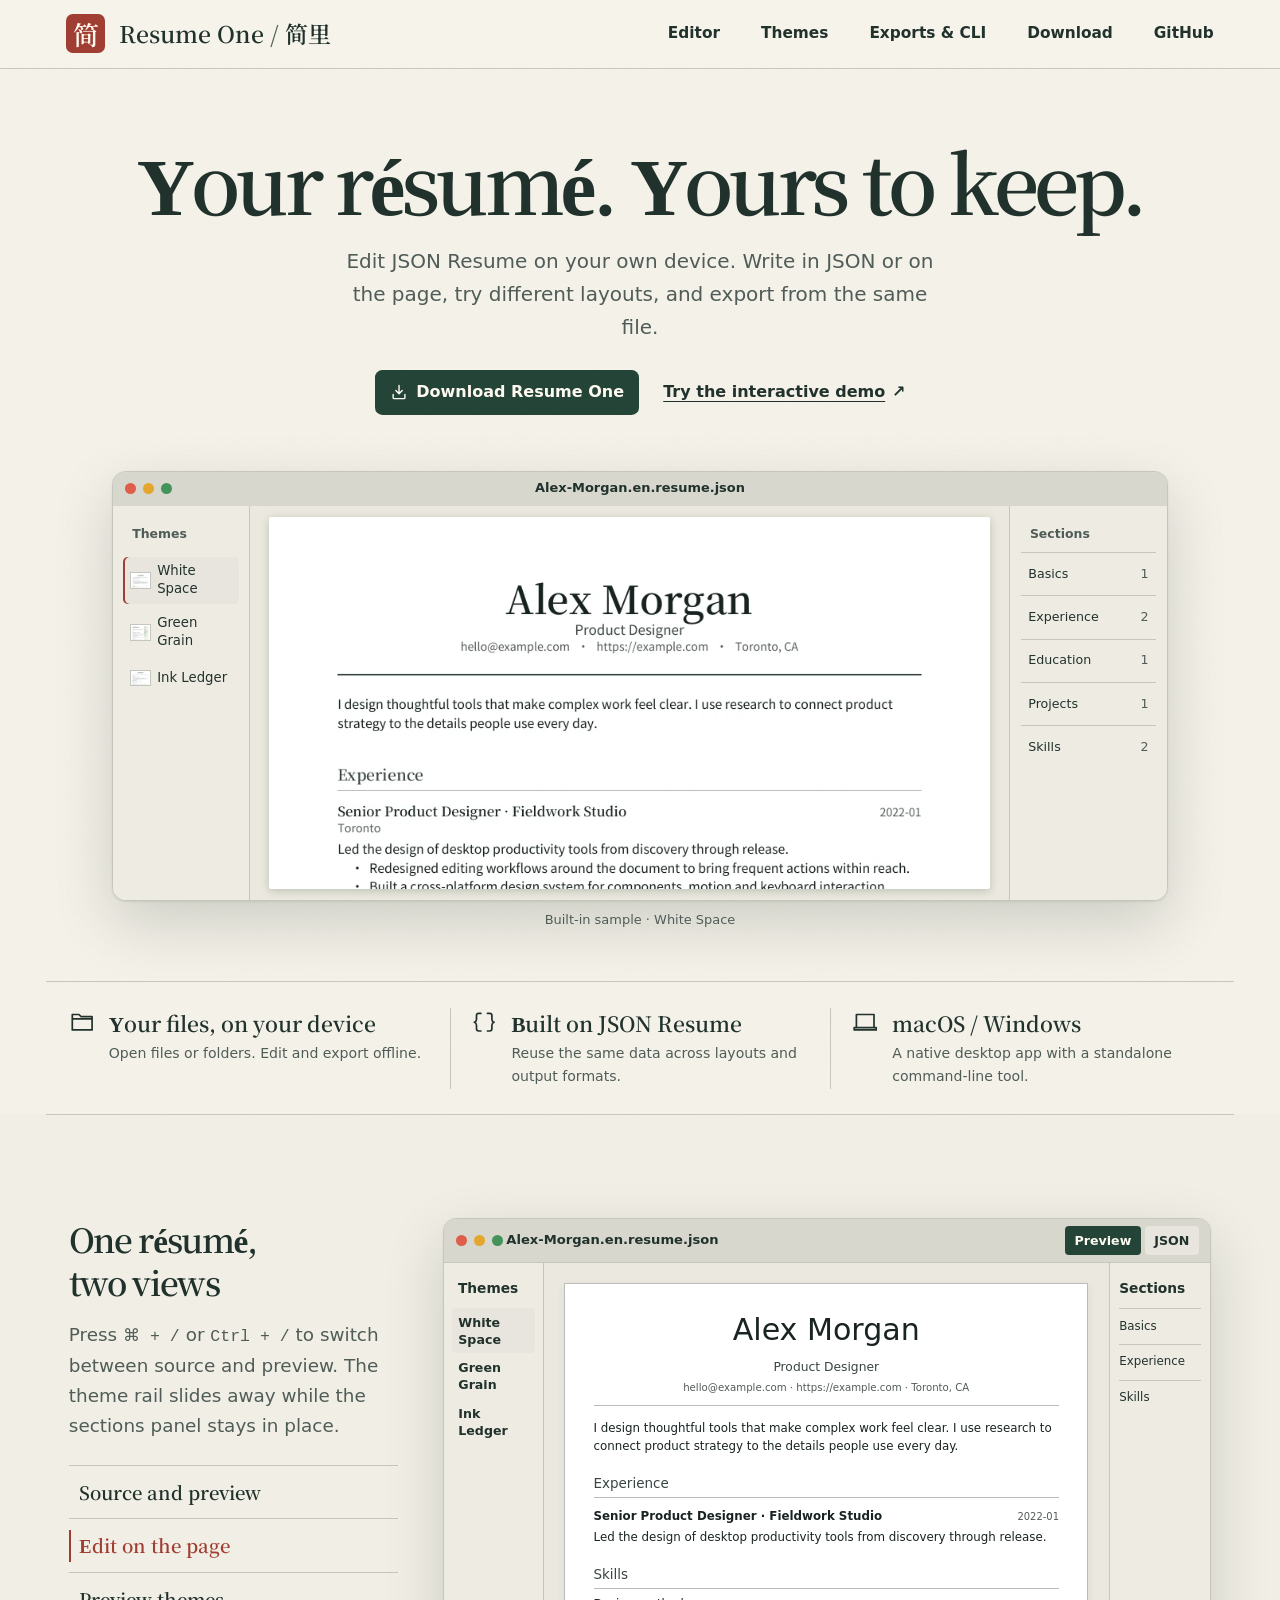
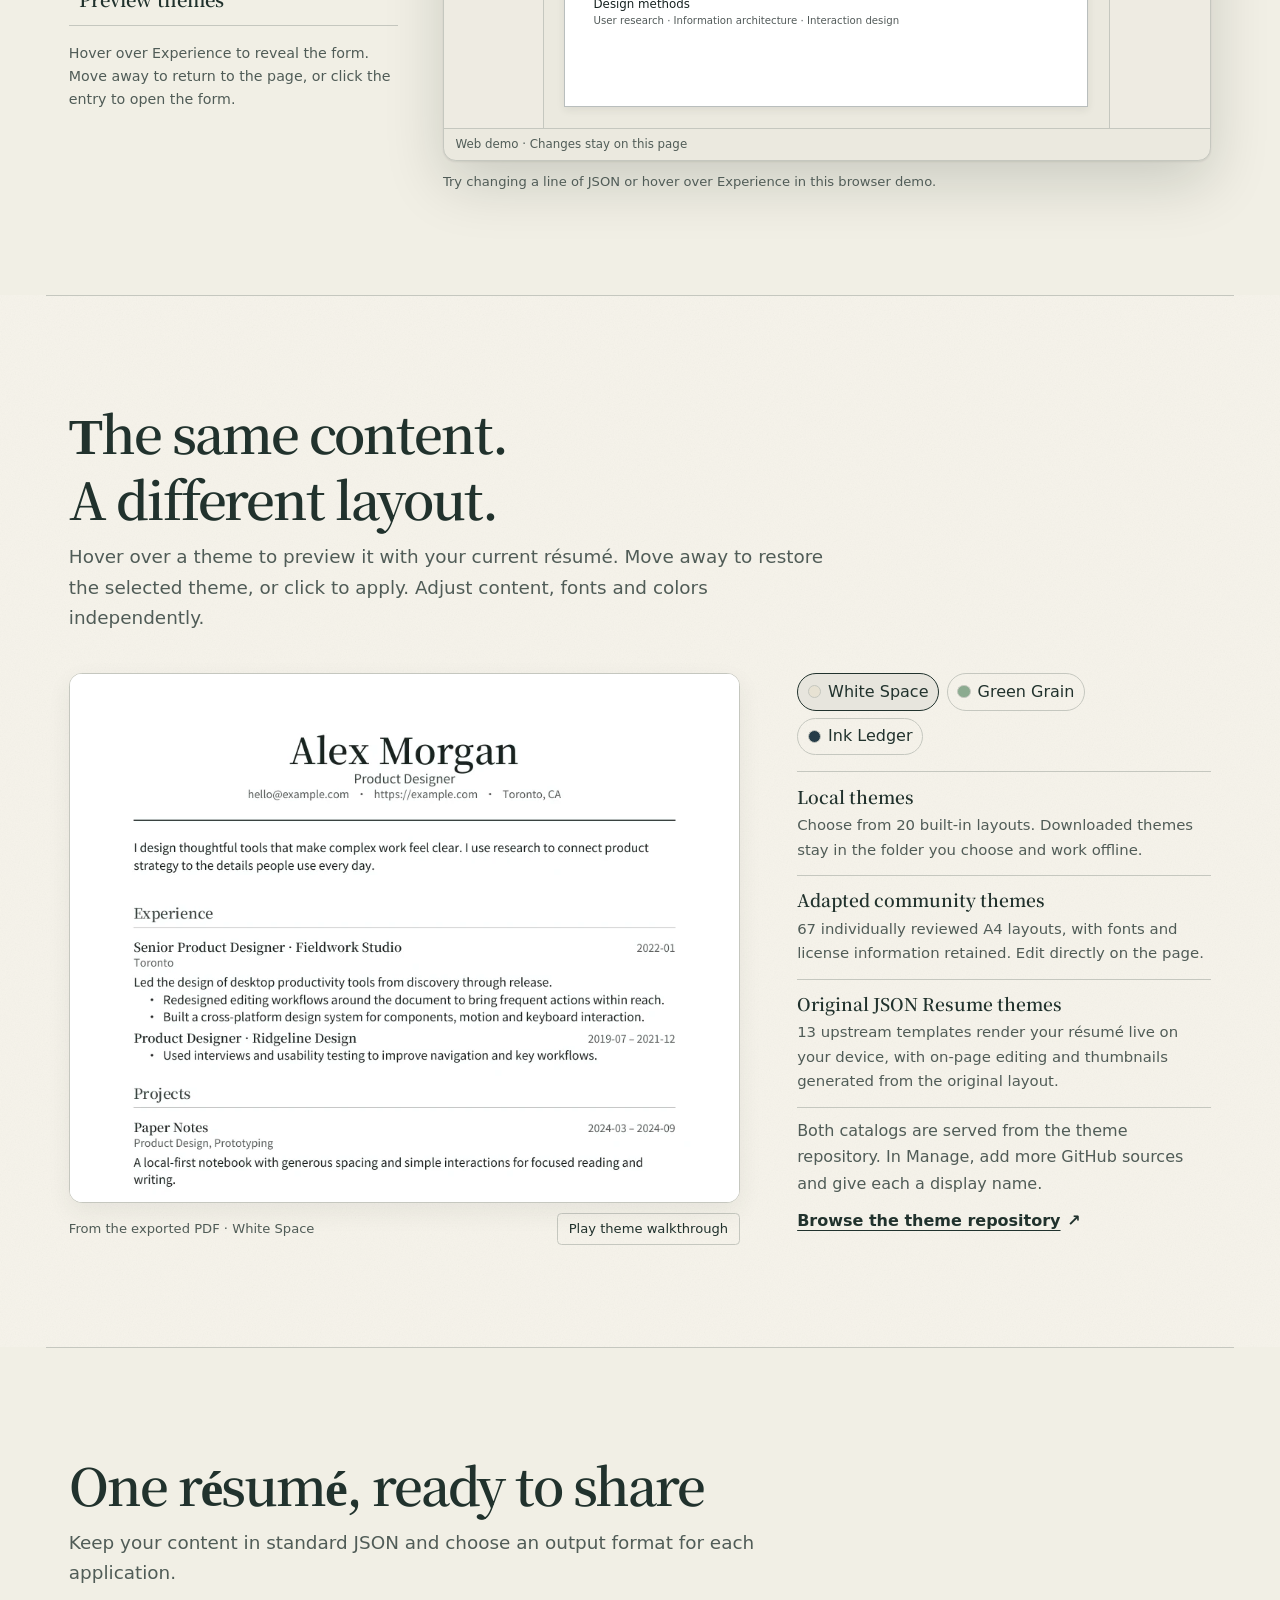
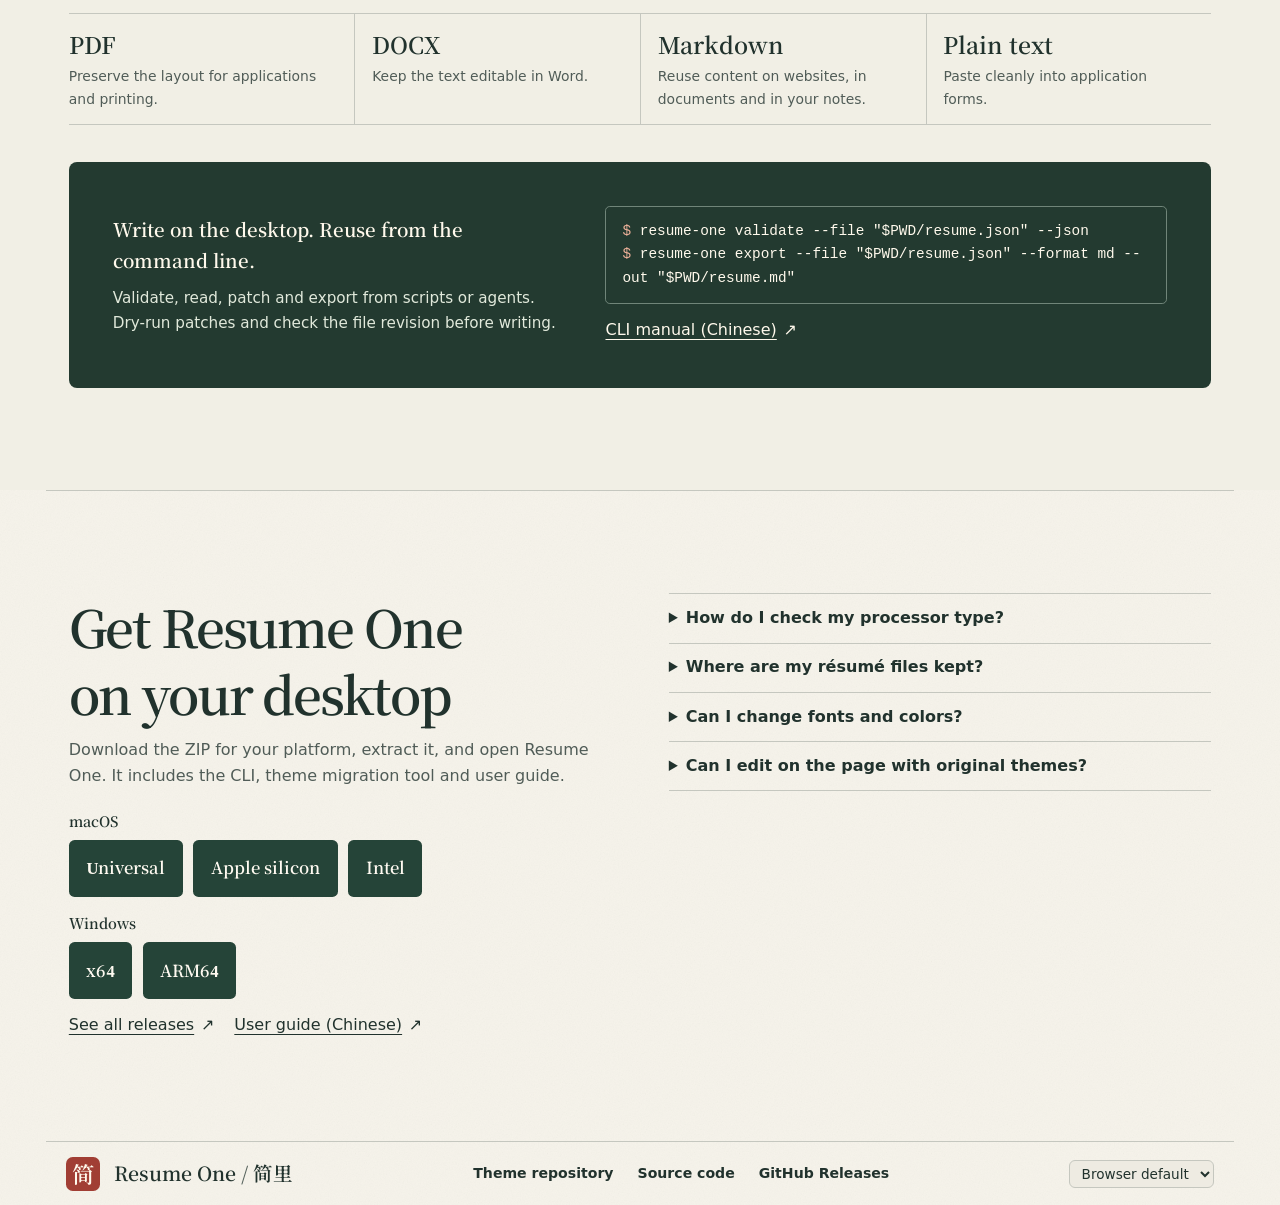
==== commit cfb68063: "Restore the original homepage layout and stabilize theme previews" ====
--- a/site/index.html
+++ b/site/index.html
@@ -34,17 +34,8 @@
         <a href="#themes">主题</a>
         <a href="#workflow">导出与 CLI</a>
         <a id="nav-download" href="#download">下载</a>
-        <a class="masthead-repository" href="https://github.com/sctb512/resume-one">GitHub</a>
+        <a href="https://github.com/sctb512/resume-one">GitHub</a>
       </nav>
-      <label class="language-picker header-language">
-        <span class="visually-hidden">网站语言</span>
-        <svg viewBox="0 0 24 24" aria-hidden="true"><circle cx="12" cy="12" r="9"/><ellipse cx="12" cy="12" rx="4" ry="9"/><path d="M3 12h18"/></svg>
-        <select id="header-language" data-language-picker>
-          <option value="auto">自动</option>
-          <option value="zh-CN">简体中文</option>
-          <option value="en">English</option>
-        </select>
-      </label>
     </div>
     <div class="reading-progress" aria-hidden="true"></div>
   </header>
@@ -55,7 +46,7 @@
     <section class="hero frame" aria-labelledby="headline">
       <div class="hero-copy">
         <h1 id="headline"><span>把简历，</span><span>留在自己手里。</span></h1>
-        <p>在 Mac 或 Windows 上编辑 JSON Resume。切换源码与纸面预览，试穿主题，再从同一份简历导出。</p>
+        <p>在本机编辑 JSON Resume。改源码、在纸面写作、试穿主题，再从同一份简历导出。</p>
         <div class="hero-actions">
           <div class="hero-download-control">
             <a class="primary" id="hero-download" href="#download">
@@ -64,7 +55,7 @@
             </a>
             <div id="hero-download-choices" aria-label="选择下载版本" role="group" hidden></div>
           </div>
-          <a class="text-link" href="#editor"><span>体验编辑</span><span aria-hidden="true">↗</span></a>
+          <a class="text-link" href="#editor"><span>试用交互演示</span><span aria-hidden="true">↗</span></a>
         </div>
         <a class="hero-other-platforms" href="#download" hidden>选择其他平台</a>
       </div>
@@ -123,9 +114,9 @@
       <section id="editor" class="editor-demo frame chapter" aria-labelledby="editor-title">
         <div class="editor-intro" data-reveal>
           <h2 id="editor-title">一份简历，两种视图</h2>
-          <p>按 <kbd>⌘ + /</kbd> 或 <kbd>Ctrl + /</kbd> 在源码与预览间切换。桌面端的主题栏随视图收放，模块栏留在原位。</p>
+          <p>按 <kbd>⌘ + /</kbd> 或 <kbd>Ctrl + /</kbd> 在源码与预览间切换。左侧主题栏随视图收放，右侧模块栏留在原位。</p>
           <div class="demo-guide" role="group" aria-label="选择演示">
-            <button type="button" data-demo-step="source" aria-pressed="false">编辑 JSON</button>
+            <button type="button" data-demo-step="source" aria-pressed="false">源码与预览</button>
             <button type="button" data-demo-step="paper" aria-pressed="true">纸面编辑</button>
             <button type="button" data-demo-step="themes" aria-pressed="false">主题试穿</button>
           </div>
@@ -258,11 +249,6 @@
         <p>把鼠标移到主题上，简里用当前简历试穿。移开恢复，点击才应用。内容、字体和配色可以各自调整。</p>
       </header>
       <figure class="theme-motion" data-reveal>
-        <div class="site-theme-choices" role="group" aria-label="切换网站与简历主题">
-          <button type="button" data-theme-choice="zhibai" aria-pressed="true" aria-controls="theme-sample">知白</button>
-          <button type="button" data-theme-choice="qinghe" aria-pressed="false" aria-controls="theme-sample">青禾</button>
-          <button type="button" data-theme-choice="moxu" aria-pressed="false" aria-controls="theme-sample">墨序</button>
-        </div>
         <div class="theme-stage">
           <div id="theme-sample" class="sample-sheet" role="img" data-theme-sample data-visible-theme="zhibai"
                aria-label="林清和的示例简历，知白主题的 PDF 首页节选">
@@ -281,12 +267,17 @@
         </figcaption>
       </figure>
       <div class="theme-library" data-reveal>
+        <div class="site-theme-choices" role="group" aria-label="切换网站与简历主题">
+          <button type="button" data-theme-choice="zhibai" aria-pressed="true" aria-controls="theme-sample">知白</button>
+          <button type="button" data-theme-choice="qinghe" aria-pressed="false" aria-controls="theme-sample">青禾</button>
+          <button type="button" data-theme-choice="moxu" aria-pressed="false" aria-controls="theme-sample">墨序</button>
+        </div>
         <dl class="theme-types">
-          <div><dt><span class="theme-count">20</span> 本地主题</dt><dd>内置版式可离线使用。下载的主题保存在你选择的本地目录。</dd></div>
-          <div><dt><span class="theme-count">67</span> 迁移版社区主题</dt><dd>逐套审校的 A4 版式，附字体与许可，支持纸面编辑。</dd></div>
-          <div><dt><span class="theme-count">13</span> 原版 JSON Resume</dt><dd>在本机实时渲染上游版式，支持纸面编辑与原版样式缩略图。</dd></div>
+          <div><dt>本地主题</dt><dd>内置 20 套原生排版。在线下载的主题也保存在你选择的本地目录，下载后可离线使用。</dd></div>
+          <div><dt>迁移版社区主题</dt><dd>67 套逐个审校的 A4 版式，保留字体和许可。打开纸面即可编辑。</dd></div>
+          <div><dt>原版 JSON Resume</dt><dd>13 套上游模板，用当前简历在本机实时渲染。支持纸面悬停编辑，并生成原版样式缩略图。</dd></div>
         </dl>
-        <p>在「主题管理」中添加自己的 GitHub 主题来源。</p>
+        <p>两个在线目录来自同一个主题仓库。在「管理」可添加多个 GitHub 来源，并为每个来源设置展示名称。</p>
         <a class="text-link" href="https://github.com/sctb512/resume-one-themes"><span>浏览主题仓库</span><span aria-hidden="true">↗</span></a>
       </div>
     </section>
@@ -309,13 +300,8 @@
             <p>用 CLI 校验、读取、打补丁和导出，接入脚本或 Agent。补丁可预演，也可用文件版本检查防止覆盖后来修改的内容。</p>
           </div>
           <div class="cli-example">
-            <pre aria-label="CLI 示例"><code><span aria-hidden="true">$ </span>resume-one validate \
-    --file "$PWD/resume.json" \
-    --json
-<span aria-hidden="true">$ </span>resume-one export \
-    --file "$PWD/resume.json" \
-    --format md \
-    --out "$PWD/resume.md"</code></pre>
+            <pre aria-label="CLI 示例"><code><span aria-hidden="true">$ </span>resume-one validate --file "$PWD/resume.json" --json
+<span aria-hidden="true">$ </span>resume-one export --file "$PWD/resume.json" --format md --out "$PWD/resume.md"</code></pre>
             <a class="text-link" href="https://github.com/sctb512/resume-one/blob/v0.1.0-preview.9/docs/cli-manual.md"><span>打开 CLI 手册</span><span aria-hidden="true">↗</span></a>
           </div>
         </div>
@@ -324,22 +310,22 @@
 
     <section id="download" class="workflow download-section frame chapter" aria-labelledby="download-title">
       <div>
-        <h2 id="download-title" data-reveal>下载简里</h2>
-        <p>解压对应平台的 ZIP 即可打开简里。压缩包附有 CLI、主题迁移工具和使用手册。</p>
+        <h2 id="download-title" data-reveal>把简里带到桌面</h2>
+        <p>下载对应平台的 ZIP，解压后打开简里。压缩包内附 CLI、主题迁移工具和使用手册。</p>
         <div class="download-platforms">
           <section aria-labelledby="macos-download-title">
             <h3 id="macos-download-title">macOS</h3>
-            <div class="download-options">
-              <a data-download="macos-universal" aria-label="macOS · 通用版" href="https://github.com/sctb512/resume-one/releases/download/v0.1.0-preview.9/Resume-One-macOS-universal-unsigned.zip">通用版</a>
-              <a data-download="macos-arm64" aria-label="macOS · Apple 芯片" href="https://github.com/sctb512/resume-one/releases/download/v0.1.0-preview.9/Resume-One-macOS-arm64-unsigned.zip">Apple 芯片</a>
-              <a data-download="macos-x64" aria-label="macOS · Intel" href="https://github.com/sctb512/resume-one/releases/download/v0.1.0-preview.9/Resume-One-macOS-x64-unsigned.zip">Intel</a>
+            <div class="hero-actions">
+              <a class="primary" data-download="macos-universal" aria-label="macOS · 通用版" href="https://github.com/sctb512/resume-one/releases/download/v0.1.0-preview.9/Resume-One-macOS-universal-unsigned.zip">通用版</a>
+              <a class="primary" data-download="macos-arm64" aria-label="macOS · Apple 芯片" href="https://github.com/sctb512/resume-one/releases/download/v0.1.0-preview.9/Resume-One-macOS-arm64-unsigned.zip">Apple 芯片</a>
+              <a class="primary" data-download="macos-x64" aria-label="macOS · Intel" href="https://github.com/sctb512/resume-one/releases/download/v0.1.0-preview.9/Resume-One-macOS-x64-unsigned.zip">Intel</a>
             </div>
           </section>
           <section aria-labelledby="windows-download-title">
             <h3 id="windows-download-title">Windows</h3>
-            <div class="download-options">
-              <a data-download="windows-x64" aria-label="Windows · x64" href="https://github.com/sctb512/resume-one/releases/download/v0.1.0-preview.9/Resume-One-Windows-x64-unsigned.zip">x64</a>
-              <a data-download="windows-arm64" aria-label="Windows · ARM64" href="https://github.com/sctb512/resume-one/releases/download/v0.1.0-preview.9/Resume-One-Windows-arm64-unsigned.zip">ARM64</a>
+            <div class="hero-actions">
+              <a class="primary" data-download="windows-x64" aria-label="Windows · x64" href="https://github.com/sctb512/resume-one/releases/download/v0.1.0-preview.9/Resume-One-Windows-x64-unsigned.zip">x64</a>
+              <a class="primary" data-download="windows-arm64" aria-label="Windows · ARM64" href="https://github.com/sctb512/resume-one/releases/download/v0.1.0-preview.9/Resume-One-Windows-arm64-unsigned.zip">ARM64</a>
             </div>
           </section>
         </div>
@@ -348,13 +334,12 @@
           <a class="text-link" href="https://github.com/sctb512/resume-one/blob/v0.1.0-preview.9/docs/user-manual.md"><span>阅读用户手册</span><span aria-hidden="true">↗</span></a>
         </div>
       </div>
-      <section class="faq" data-reveal aria-labelledby="faq-title">
-        <h3 id="faq-title">常见问题</h3>
+      <div class="faq" data-reveal aria-label="下载与使用常见问题">
         <details><summary>如何确认处理器类型？</summary><p>在 Mac 上，从苹果菜单打开「关于本机」，查看「芯片」或「处理器」。在 Windows 上，打开「设置 → 系统 → 关于」，查看「系统类型」，选择 x64 或 ARM64。</p></details>
         <details><summary>简历文件放在哪里？</summary><p>由你决定。可以用普通本地目录，也可以选择 iCloud Drive 或 OneDrive 文件夹，由对应服务同步。应用内预览与导出都在本机完成。</p></details>
         <details><summary>可以修改字体和配色吗？</summary><p>可以。在「外观」里悬停试用本机字体和颜色，确认后保存为个人设置。也可导入字体或从屏幕取色，简历 JSON 保持原样。</p></details>
         <details><summary>原版主题也能在纸上编辑吗？</summary><p>可以。鼠标移到已显示的模块或条目上会打开表单，改动可撤销。增删条目可用右侧模块栏。原版 PDF 和原样缩略图需要本机 Chrome、Edge 或 Chromium。</p></details>
-      </section>
+      </div>
     </section>
   </main>
 
@@ -368,14 +353,14 @@
       <a href="https://github.com/sctb512/resume-one">源代码</a>
       <a href="https://github.com/sctb512/resume-one/releases">GitHub Releases</a>
     </nav>
-    <label class="language-picker">
-      <span class="visually-hidden">网站语言</span>
-      <select id="site-language" data-language-picker>
-        <option value="auto">跟随浏览器</option>
-        <option value="zh-CN">简体中文</option>
-        <option value="en">English</option>
-      </select>
-    </label>
+      <label class="language-picker">
+        <span class="visually-hidden">网站语言</span>
+        <select id="site-language">
+          <option value="auto">跟随浏览器</option>
+          <option value="zh-CN">简体中文</option>
+          <option value="en">English</option>
+        </select>
+      </label>
   </footer>
 </body>
 </html>
--- a/site/site.css
+++ b/site/site.css
@@ -76,7 +76,7 @@
 
 a { color: inherit; }
 button { font: inherit; }
-a:focus-visible, button:focus-visible, select:focus-visible, summary:focus-visible {
+a:focus-visible, button:focus-visible {
   outline: 2px solid var(--seal);
   outline-offset: 4px;
 }
@@ -104,27 +104,7 @@
   transform: scaleX(0);
   transform-origin: left;
 }
-.masthead-inner {
-  display: grid;
-  grid-template-columns: auto minmax(0, 1fr) auto;
-  gap: clamp(.9rem, 2vw, 2.15rem);
-  min-height: 4.3rem;
-}
-.masthead nav { justify-content: flex-end; gap: .25rem clamp(.8rem, 2.15vw, 2.25rem); }
-.masthead nav a { white-space: nowrap; }
-.header-language {
-  gap: .3rem;
-  padding-inline-start: .7rem;
-  border-inline-start: 1px solid var(--rule);
-}
-.header-language svg {
-  flex: none;
-  width: .95rem;
-  height: .95rem;
-  fill: none;
-  stroke: currentColor;
-  stroke-width: 1.35;
-}
+.masthead-inner { min-height: 4.1rem; }
 .masthead nav a[aria-current="location"] {
   color: var(--seal);
   text-decoration: underline;
@@ -161,38 +141,26 @@
 nav a:hover { text-decoration: underline; }
 
 .hero {
-  display: grid;
-  grid-template-columns: minmax(0, .88fr) minmax(0, 1.52fr);
-  align-items: center;
-  gap: clamp(2rem, 4.2vw, 4.5rem);
-  padding-block: clamp(4rem, 7.9vw, 7.25rem) clamp(3rem, 5.5vw, 5.4rem);
-}
-.hero-copy { padding-inline-start: clamp(0rem, 1.75vw, 1.75rem); }
+  padding-block: clamp(3rem, 5vw, 4.75rem) clamp(2.25rem, 4vw, 3.8rem);
+  text-align: center;
+}
 h1, h2, h3 { font-family: var(--display); font-weight: 600; margin: 0; }
-h1 { font-size: clamp(2.85rem, 4.5vw, 4.6rem); line-height: 1.08; letter-spacing: -.052em; }
-h1 span { display: block; }
-:root[lang="zh-CN"] h1 {
-  font-size: clamp(2.75rem, 4.1vw, 4.3rem);
-  line-height: 1.2;
-  letter-spacing: -.025em;
-}
-:root[lang="zh-CN"] h2 { letter-spacing: -.022em; }
+h1 { font-size: clamp(3.1rem, 6.3vw, 6.1rem); line-height: 1.18; letter-spacing: -.055em; }
+h1 span { display: inline-block; }
 .hero-copy p {
-  max-width: 34ch;
-  margin: 1.3rem 0 0;
+  max-width: 38rem;
+  margin: 1.1rem auto 0;
   color: var(--muted);
-  font-size: clamp(1rem, 1.38vw, 1.15rem);
-  line-height: 1.68;
-  text-wrap: pretty;
-}
-:root[lang="zh-CN"] .hero-copy p { max-width: 24em; line-height: 1.82; }
-.hero .hero-actions { gap: .7rem 1.15rem; margin-top: 1.65rem; }
+  font-size: clamp(1rem, 1.6vw, 1.25rem);
+  line-height: 1.65;
+}
+.hero .hero-actions { justify-content: center; gap: .6rem 1.5rem; margin-top: 1.6rem; }
 .hero-download-control { position: relative; }
 #hero-download {
   min-width: 0;
-  min-height: 2.95rem;
-  gap: .53rem;
-  padding: .62rem 1rem;
+  min-height: 2.8rem;
+  gap: .52rem;
+  padding: .58rem .95rem;
   border-radius: .46rem;
   font: 650 1rem/1.3 var(--body);
   transition: none;
@@ -210,7 +178,8 @@
   position: absolute;
   z-index: 4;
   top: calc(100% + .42rem);
-  inset-inline-start: 0;
+  inset-inline-start: 50%;
+  transform: translateX(-50%);
   display: grid;
   min-width: 11.75rem;
   padding: .3rem;
@@ -265,7 +234,7 @@
 .text-link:hover { color: var(--seal); }
 .hero-actions .text-link { font-size: 1.16rem; font-weight: 550; }
 
-.preview { width: 100%; min-width: 0; margin: 0; }
+.preview { width: min(100%, 66rem); min-width: 0; margin: clamp(2rem, 4.4vw, 3.8rem) auto 0; }
 .preview-window {
   border: 1px solid var(--rule);
   border-radius: .85rem;
@@ -291,18 +260,18 @@
 .window-dots i:nth-child(3) { background: #43935a; }
 .workspace {
   display: grid;
-  grid-template-columns: clamp(7rem, 18%, 9rem) minmax(0, 1fr) clamp(6.3rem, 16%, 8.25rem);
+  grid-template-columns: clamp(7rem, 13%, 10rem) minmax(0, 1fr) clamp(7rem, 15%, 10rem);
   text-align: left;
 }
 .hero-rail-title { display: block; margin: 0 .55rem .45rem; color: var(--muted); font-size: .78rem; font-weight: 650; }
-.hero-module-rail { padding: 1rem .55rem; background: var(--panel); border-left: 1px solid var(--rule); }
+.hero-module-rail { padding: 1.15rem .7rem; background: var(--panel); border-left: 1px solid var(--rule); }
 .hero-module-rail > span:not(.hero-rail-title) { display: flex; justify-content: space-between; gap: .4rem; padding: .67rem .45rem; border-top: 1px solid var(--rule); font-size: .79rem; }
 .hero-module-rail > span > span { color: var(--muted); }
 .theme-options {
   display: flex;
   flex-direction: column;
   gap: .3rem;
-  padding: 1rem .55rem;
+  padding: 1.15rem .65rem;
   background: var(--panel);
   border-right: 1px solid var(--rule);
 }
@@ -332,7 +301,7 @@
   background: var(--doc-paper);
 }
 .hero-sheet {
-  aspect-ratio: 1.34;
+  aspect-ratio: 1.94;
   box-shadow: 0 2px 9px #10251736;
   border-radius: .18rem;
 }
@@ -346,7 +315,7 @@
 [data-visible-theme="zhibai"] [data-sheet="zhibai"],
 [data-visible-theme="qinghe"] [data-sheet="qinghe"],
 [data-visible-theme="moxu"] [data-sheet="moxu"] { opacity: 1; }
-.preview figcaption { margin-top: .6rem; font-size: .79rem; text-align: center; color: var(--muted); }
+.preview figcaption { margin-top: .46rem; font-size: .81rem; color: var(--muted); }
 
 .workflow {
   border-top: 1px solid var(--rule);
@@ -373,65 +342,33 @@
 }
 .skip:focus { position: absolute; z-index: 2; top: 1rem; left: 1rem; padding: .6rem 1rem; background: var(--paper); }
 
-@media (max-width: 74rem) {
+@media (max-width: 56rem) {
   .hero-module-rail { display: none; }
-  .workspace { grid-template-columns: minmax(6.1rem, 17%) minmax(0, 1fr); }
-}
-@media (max-width: 58rem) {
-  .hero {
-    grid-template-columns: 1fr;
-    justify-items: center;
-    text-align: center;
-    padding-block: clamp(2.5rem, 6vw, 4.7rem) 2.5rem;
-  }
-  .hero-copy { padding-inline-start: 0; }
-  .hero-copy p { margin-inline: auto; }
-  .hero .hero-actions { justify-content: center; }
-  h1 { font-size: clamp(3rem, 7vw, 4.45rem); }
-  :root[lang="zh-CN"] h1 { font-size: clamp(2.7rem, 6vw, 4rem); }
-  .preview { max-width: 47rem; }
-  .hero-sheet { aspect-ratio: 1.64; }
-}
-@media (max-width: 50rem) {
-  .masthead-inner { grid-template-columns: minmax(0, 1fr) auto; gap: .35rem .85rem; }
-  .masthead nav { grid-area: 2 / 1 / 3 / -1; justify-content: flex-start; }
-  .header-language { grid-area: 1 / 2; padding-inline-start: 0; border-inline-start: 0; }
-  .masthead-repository { display: none; }
-  :root { --header-space: 6rem; }
+  .workspace { grid-template-columns: 7rem minmax(0, 1fr); }
 }
 @media (max-width: 38rem) {
-  .masthead-inner, .footer { padding-inline: 0; }
-  .masthead-inner { padding-block: .55rem .4rem; }
-  .masthead nav { gap: .2rem 1rem; }
-  .masthead nav a { font-size: .83rem; padding-block: .23rem; }
-  .brand { gap: .52rem; }
-  .seal { width: 1.92rem; height: 1.92rem; font-size: 1.28rem; }
-  .hero {
-    justify-items: stretch;
-    text-align: start;
-    gap: 1.55rem;
-    padding-block: 2.55rem 1.8rem;
-  }
-  h1 { font-size: clamp(2.55rem, 10.5vw, 3.55rem); }
-  :root[lang="zh-CN"] h1 { font-size: clamp(2.35rem, 10vw, 3.5rem); }
-  .hero-copy p { margin: .85rem 0 0; }
-  .hero .hero-actions { justify-content: flex-start; margin-top: 1.15rem; }
-  .hero-other-platforms { margin-top: .48rem; }
-  .primary { min-width: 0; min-height: 2.85rem; font-size: 1.06rem; padding: .58rem 1.05rem; }
+  .masthead-inner, .footer { align-items: flex-start; padding-inline: 0; gap: .85rem; }
+  .masthead nav { justify-content: flex-end; gap: .38rem .75rem; }
+  .masthead nav a { font-size: .8rem; }
+  .brand { gap: .46rem; }
+  .seal { width: 1.88rem; height: 1.88rem; font-size: 1.26rem; }
+  h1 { font-size: clamp(2.35rem, 9.4vw, 3.65rem); }
+  .hero-copy p { margin-top: 1.1rem; }
+  .hero-actions { gap: .85rem 1.25rem; }
+  #hero-download-choices:not([hidden]) { inset-inline-start: 0; transform: none; }
+  .primary { min-width: 8.1rem; min-height: 2.85rem; font-size: 1.06rem; padding: .58rem 1.05rem; }
+  .hero-actions .text-link { font-size: 1rem; }
+  :root { --header-space: 6.1rem; }
   .workspace { grid-template-columns: 1fr; }
   .hero-rail-title { display: none; }
-  .hero-sheet { aspect-ratio: 1.39; }
-  .theme-options {
-    display: grid;
-    grid-template-columns: repeat(3, minmax(0, 1fr));
-    padding: .32rem .55rem;
-    border-right: none;
-    border-bottom: 1px solid var(--rule);
-  }
-  .theme-options button { justify-content: center; min-height: 2.45rem; padding-inline: .3rem; font-size: .9rem; }
-  .theme-options button img { display: none; }
-  .sheet-mat { padding: .55rem; }
-  .footer { align-items: flex-start; flex-direction: column; gap: .85rem; }
+  .hero-sheet { aspect-ratio: 1.24; }
+  .hero { padding-top: 2.8rem; }
+  .hero h1 span { display: block; }
+  .preview { margin-top: 1.95rem; }
+  .theme-options { flex-direction: row; padding: .36rem .65rem; border-right: none; border-bottom: 1px solid var(--rule); }
+  .theme-options button { min-height: 2.1rem; padding-inline: .8rem; font-size: .9rem; }
+  .sheet-mat { padding: .55rem .65rem; }
+  .footer { flex-direction: column; }
 }
 @media (prefers-reduced-motion: reduce) {
   html { scroll-behavior: auto; }
@@ -519,7 +456,8 @@
 .demo-content { min-width: 0; padding: clamp(.5rem, 1.6vw, 1.35rem); }
 .demo-paper, .demo-code {
   min-width: 0;
-  min-height: 22.8rem;
+  /* A theme can reflow the résumé without moving the controls farther down the page. */
+  block-size: 26.5rem;
   background: var(--doc-paper);
   color: var(--doc-ink);
   color-scheme: light;
@@ -532,6 +470,7 @@
   line-height: 1.52;
   transition: background-color .16s ease;
   overflow-wrap: anywhere;
+  overflow: auto;
 }
 .demo-resume-header { margin-bottom: 1.15em; }
 .demo-paper h3 { font: 500 clamp(1.58rem, 2.35vw, 2.2rem)/1.2 var(--body); margin: 0 0 .32em; }
@@ -667,45 +606,33 @@
   padding-block: clamp(2.25rem, 4vw, 3.75rem);
 }
 .theme-types { margin: 0; border-top: 1px solid var(--rule); }
-.theme-types > div {
-  padding: .85rem 0 1rem;
-  border-bottom: 1px solid var(--rule);
-}
-.theme-types dt {
-  display: flex;
-  align-items: baseline;
-  gap: .85rem;
-  font: 600 1.15rem/1.4 var(--display);
-}
-.theme-count {
-  min-width: 2ch;
-  color: var(--seal);
-  font-size: 1.55rem;
-  font-variant-numeric: tabular-nums;
-}
-.theme-types dd { margin: .32rem 0 0 2.65rem; color: var(--muted); font-size: .93rem; }
+.theme-types > div { padding: .7rem 0 .8rem; border-bottom: 1px solid var(--rule); }
+.theme-types dt { font: 600 1.09rem/1.5 var(--display); }
+.theme-types dd { margin: .21rem 0 0; color: var(--muted); font-size: .93rem; }
 
 @media (max-width: 58rem) {
   .editor-demo { grid-template-columns: 1fr; }
   .demo-guide { display: flex; }
-  .demo-guide button { flex: 1; min-width: 0; }
+  .demo-guide button { flex: 1; }
   .demo-guide-note { min-height: 0; margin-bottom: 0 !important; }
 }
 @media (max-width: 38rem) {
+  .masthead-inner { align-items: flex-start; flex-direction: column; gap: .5rem; }
+  .masthead nav { justify-content: flex-start; }
+
   .demo-toolbar { padding-left: .6rem; }
   .demo-toolbar .window-dots { display: none; }
   .demo-workspace, .demo-window[data-mode="source"] .demo-workspace {
-    grid-template-columns: minmax(0, 1fr);
+    grid-template-columns: minmax(0, 1fr) 4.4rem;
     min-height: auto;
   }
   .demo-theme-rail { grid-column: 1 / -1; display: flex; gap: .2rem; align-items: center; padding: .3rem .5rem; border-bottom: 1px solid var(--rule); }
   .demo-theme-rail .demo-rail-title { margin-bottom: 0; }
   .demo-theme-rail button { width: auto; }
   .demo-window[data-mode="source"] .demo-theme-rail { display: none; }
-  .demo-module-rail { display: none; }
-  .demo-theme-rail { flex-wrap: wrap; }
-  .demo-modes button, .demo-theme-rail button { min-height: 2.25rem; }
-  .demo-paper { font-size: .83rem; }
+  .demo-module-rail { padding: .65rem .4rem; }
+  .demo-module-rail > span { font-size: .68rem; }
+  .demo-paper, .demo-code { block-size: 32rem; }
   .demo-guide button { padding-inline: .35rem; font-size: .93rem; }
   .demo-date { flex-shrink: 1; }
 }
@@ -733,7 +660,6 @@
 .section-lead { grid-column: 1 / -1; }
 .section-lead p, .theme-library p, .download-section p { margin: .65rem 0 0; color: var(--muted); max-width: 48rem; }
 .theme-motion { margin: 0; min-width: 0; }
-.theme-library { align-self: start; margin-top: 3.25rem; }
 .theme-stage {
   position: relative;
   aspect-ratio: 906 / 716;
@@ -745,8 +671,8 @@
 }
 .theme-stage > img { position: absolute; inset: 0; width: 100%; height: 100%; object-fit: contain; }
 .theme-motion figcaption { display: flex; justify-content: space-between; flex-wrap: wrap; align-items: center; gap: .4rem; margin-top: .62rem; color: var(--muted); font-size: .82rem; }
-.theme-motion figcaption button { min-height: 2.35rem; padding: .1rem .65rem; border: 1px solid var(--rule); border-radius: .28rem; background: transparent; color: var(--ink); cursor: pointer; }
-.theme-motion figcaption button:hover { background: var(--soft); }
+.theme-motion button { min-height: 2rem; padding: .1rem .65rem; border: 1px solid var(--rule); border-radius: .28rem; background: transparent; color: var(--ink); cursor: pointer; }
+.theme-motion button:hover { background: var(--soft); }
 .theme-library > .text-link { margin-top: .7rem; font-weight: 600; }
 
 .output-section, .download-section { padding-block: clamp(2.5rem, 5.5vw, 4.75rem); }
@@ -768,69 +694,24 @@
 }
 .cli-panel h3 { margin: 0; }
 .cli-panel p { color: #e1e9db; font-size: .95rem; margin: .65rem 0 0; }
-.cli-example pre { margin: 0 0 .8rem; padding: .78rem 1rem; border: 1px solid #708579; border-radius: .3rem; white-space: pre; overflow-x: auto; font-size: clamp(.77rem, 1.2vw, .9rem); }
+.cli-example pre { margin: 0 0 .8rem; padding: .78rem 1rem; border: 1px solid #708579; border-radius: .3rem; white-space: pre-wrap; overflow-wrap: anywhere; font-size: clamp(.77rem, 1.2vw, .9rem); }
 .cli-example code span { color: #edb199; }
 .cli-example .text-link:hover { color: #edb199; }
-.download-section {
-  display: grid;
-  grid-template-columns: minmax(0, 1fr) minmax(0, .84fr);
-  gap: 2.2rem clamp(2rem, 6vw, 5rem);
-  align-items: start;
-}
-.download-platforms { display: grid; gap: .65rem; margin-top: 1.35rem; }
-.download-platforms section {
-  padding: .85rem 1rem 1rem;
-  background: color-mix(in srgb, var(--stage) 45%, var(--paper));
-  border: 1px solid var(--rule);
-  border-radius: .58rem;
-}
-.download-platforms h3 { margin: 0 0 .45rem; font-size: 1rem; }
-.download-options { display: flex; flex-wrap: wrap; gap: .4rem; }
-.download-options a {
-  display: inline-flex;
-  align-items: center;
-  gap: .45rem;
-  min-height: 2.5rem;
-  padding: .25rem .65rem;
-  border: 1px solid var(--rule);
-  border-radius: .33rem;
-  font-size: .91rem;
-  font-weight: 620;
-  text-decoration: none;
-}
-.download-options a::after {
-  content: "";
-  width: .72rem;
-  height: .72rem;
-  background: currentColor;
-  mask: url("assets/download.svg") center / contain no-repeat;
-}
-.download-options a:is(:hover, :focus-visible) { background: var(--soft); }
-.faq h3 { font-size: clamp(1.2rem, 2.1vw, 1.55rem); margin: .32rem 0 .8rem; }
-.faq details { border-top: 1px solid var(--rule); }
+.download-section { display: grid; grid-template-columns: 1fr 1fr; gap: 2rem clamp(1.3rem, 4.5vw, 3.8rem); }
+.download-platforms { display: grid; gap: .9rem; margin-top: 1.2rem; }
+.download-platforms h3 { margin: 0 0 .45rem; font-size: .9rem; }
+.download-platforms .hero-actions { margin-top: 0; }
+.faq details { padding: .68rem 0; border-top: 1px solid var(--rule); }
 .faq details:last-child { border-bottom: 1px solid var(--rule); }
-.faq summary {
-  display: flex;
-  justify-content: space-between;
-  align-items: center;
-  gap: .75rem;
-  min-height: 2.85rem;
-  padding-block: .5rem;
-  cursor: pointer;
-  font-weight: 600;
-  list-style: none;
-}
-.faq summary::-webkit-details-marker { display: none; }
-.faq summary::after { content: "+" / ""; color: var(--seal); }
-.faq details[open] summary::after { content: "−" / ""; }
-.faq details p { margin: 0 1.2rem .9rem 0; font-size: .92rem; }
+.faq summary { cursor: pointer; font-weight: 600; }
+.faq p { font-size: .92rem; }
+
 @media (max-width: 65rem) {
   .theme-options button { gap: .35rem; padding-inline: .42rem; font-size: .83rem; }
   .theme-options button img { width: 1.3rem; }
 }
 @media (max-width: 49rem) {
   .theme-story, .download-section, .cli-panel { grid-template-columns: minmax(0, 1fr); }
-  .theme-library { margin-top: 0; }
 }
 @media (max-width: 38rem) {
   .proof-band { grid-template-columns: minmax(0, 1fr); padding-block: .6rem; }
@@ -842,23 +723,23 @@
 }
 
 .chapter-band { background: color-mix(in srgb, var(--stage) 42%, var(--paper)); }
-.chapter { padding-block: clamp(3rem, 6vw, 5.85rem); }
+.chapter { padding-block: clamp(3.5rem, 8vw, 7rem); }
 .chapter .section-lead { max-width: 52rem; }
 #themes-title span { display: inline-block; }
 .chapter .section-lead p, .editor-intro > p:first-of-type { font-size: clamp(1rem, 1.55vw, 1.15rem); }
 .editor-demo { align-items: start; }
 .demo-figure .preview-window { border-radius: .8rem; }
 .theme-story { gap: clamp(1.4rem, 3.1vw, 2.8rem) clamp(1.3rem, 4.5vw, 3.8rem); }
-.site-theme-choices { display: flex; flex-wrap: wrap; gap: .4rem; margin-bottom: .65rem; }
+.site-theme-choices { display: flex; flex-wrap: wrap; gap: .45rem; margin-bottom: 1rem; }
 .site-theme-choices button {
   --swatch: #e7e2d3;
   display: inline-flex;
   align-items: center;
   gap: .43rem;
-  min-height: 2.6rem;
-  padding: .25rem .66rem;
+  min-height: 2.35rem;
+  padding: .25rem .62rem;
   border: 1px solid var(--rule);
-  border-radius: .38rem;
+  border-radius: 2rem;
   color: var(--ink);
   background: transparent;
   cursor: pointer;
@@ -892,6 +773,8 @@
   .revealed { animation: none; }
 }
 
+.download-section .hero-actions { gap: .65rem; }
+.download-section .primary { min-width: 0; padding-inline: 1.1rem; font-size: 1.04rem; }
 .download-links { display: flex; flex-wrap: wrap; gap: .5rem 1.25rem; margin-top: .85rem; }
 
 .language-picker {
@@ -900,7 +783,6 @@
 }
 .language-picker select {
   max-width: 100%;
-  min-height: 2.35rem;
   background: var(--panel);
   color: var(--ink);
   font: inherit;
@@ -909,29 +791,16 @@
   border-radius: 6px;
   padding: .25rem .45rem;
 }
-.header-language select {
-  background: transparent;
-  border-color: transparent;
-  padding-inline: .2rem;
-  cursor: pointer;
-}
-.header-language select:hover { border-color: var(--rule); }
-
 
 :root[lang="en"] .theme-options button {
   gap: .38rem;
   padding-inline: .43rem;
   font-size: .83rem;
-  white-space: nowrap;
+  white-space: normal;
 }
 :root[lang="en"] .theme-options button img { width: 1.3rem; flex-shrink: 0; }
 :root[lang="en"] .demo-theme-rail button { padding-inline: .42rem; white-space: normal; }
-@media (max-width: 74rem) {
-  :root[lang="en"] .theme-options button { white-space: normal; }
-}
 @media (max-width: 38rem) {
-  :root[lang="en"] #hero-download { font-size: .94rem; padding-inline: .8rem; }
-  :root[lang="en"] .hero .hero-actions { column-gap: .85rem; }
+  :root[lang="en"] .theme-options, :root[lang="en"] .demo-theme-rail { flex-wrap: wrap; }
   :root[lang="en"] .hero .hero-actions .text-link { font-size: .94rem; }
-  :root[lang="en"] .theme-options button { white-space: normal; padding-inline: .15rem; }
-}
+}
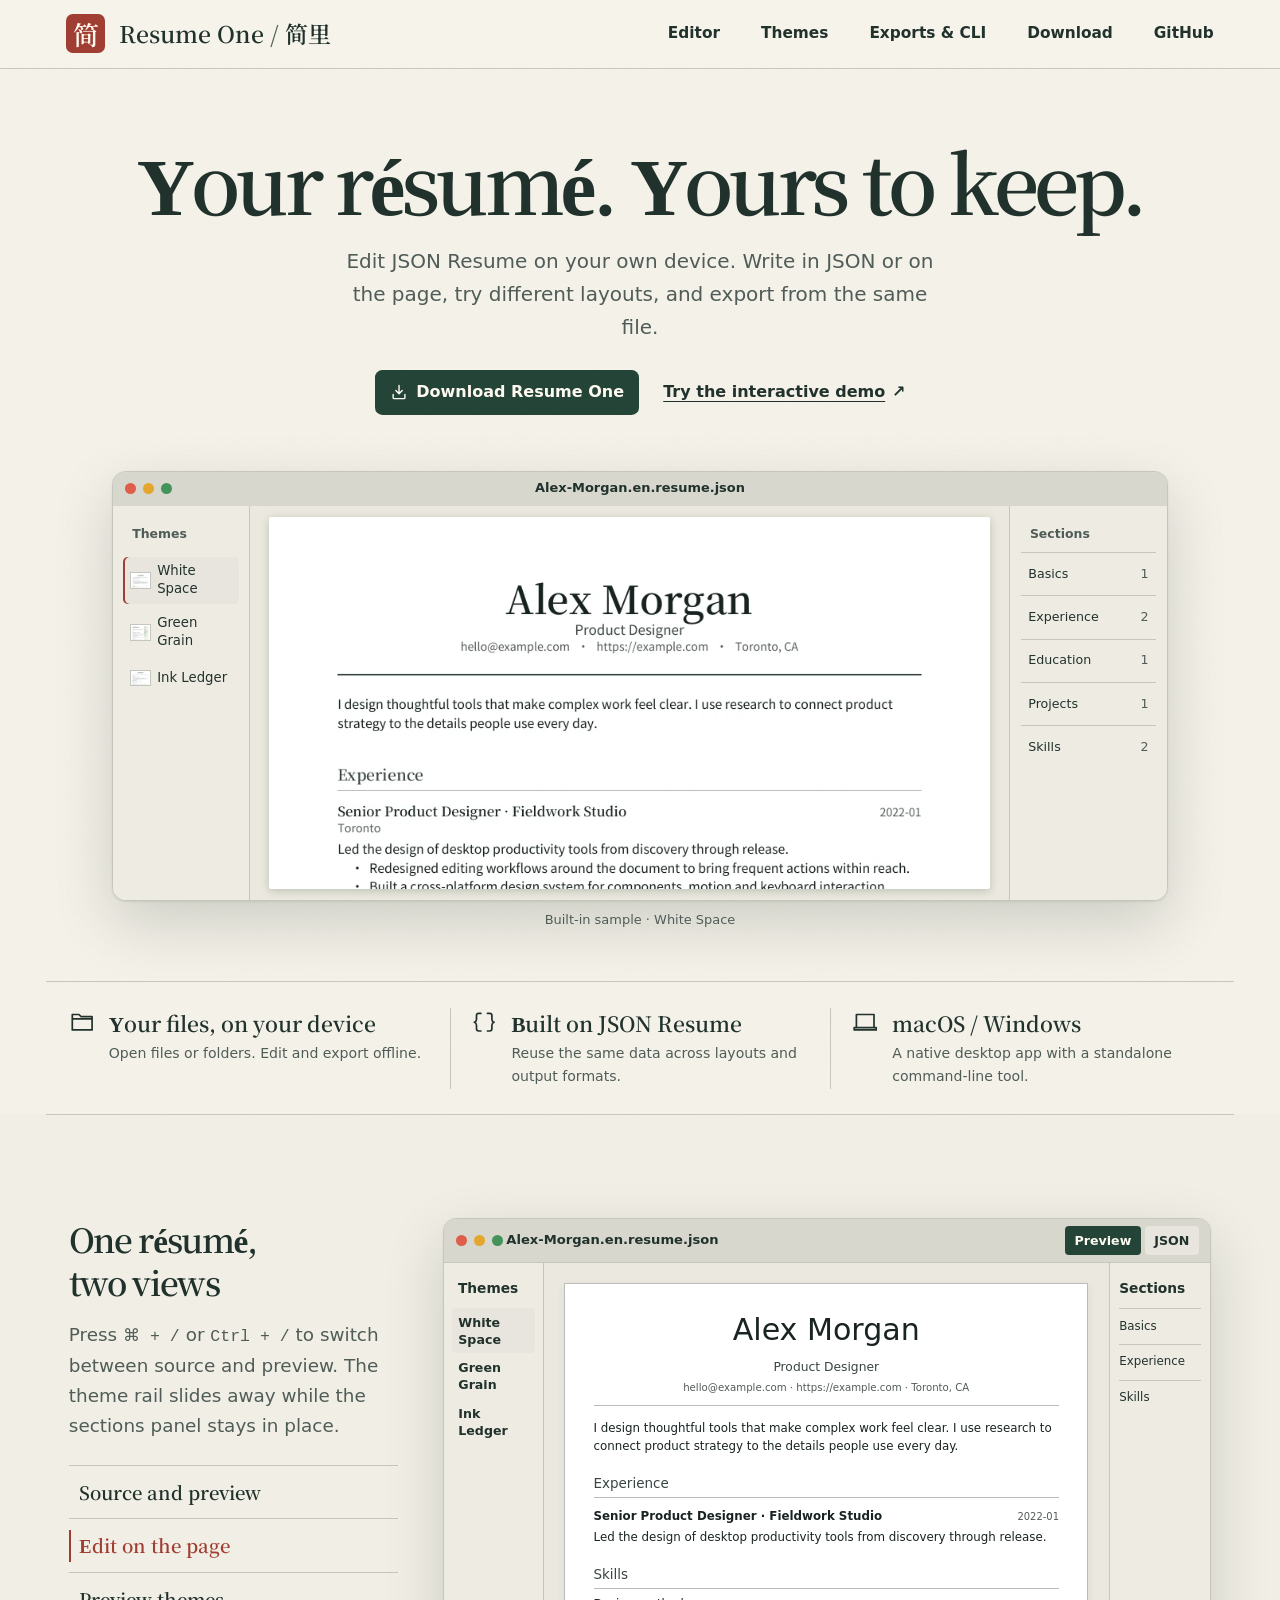
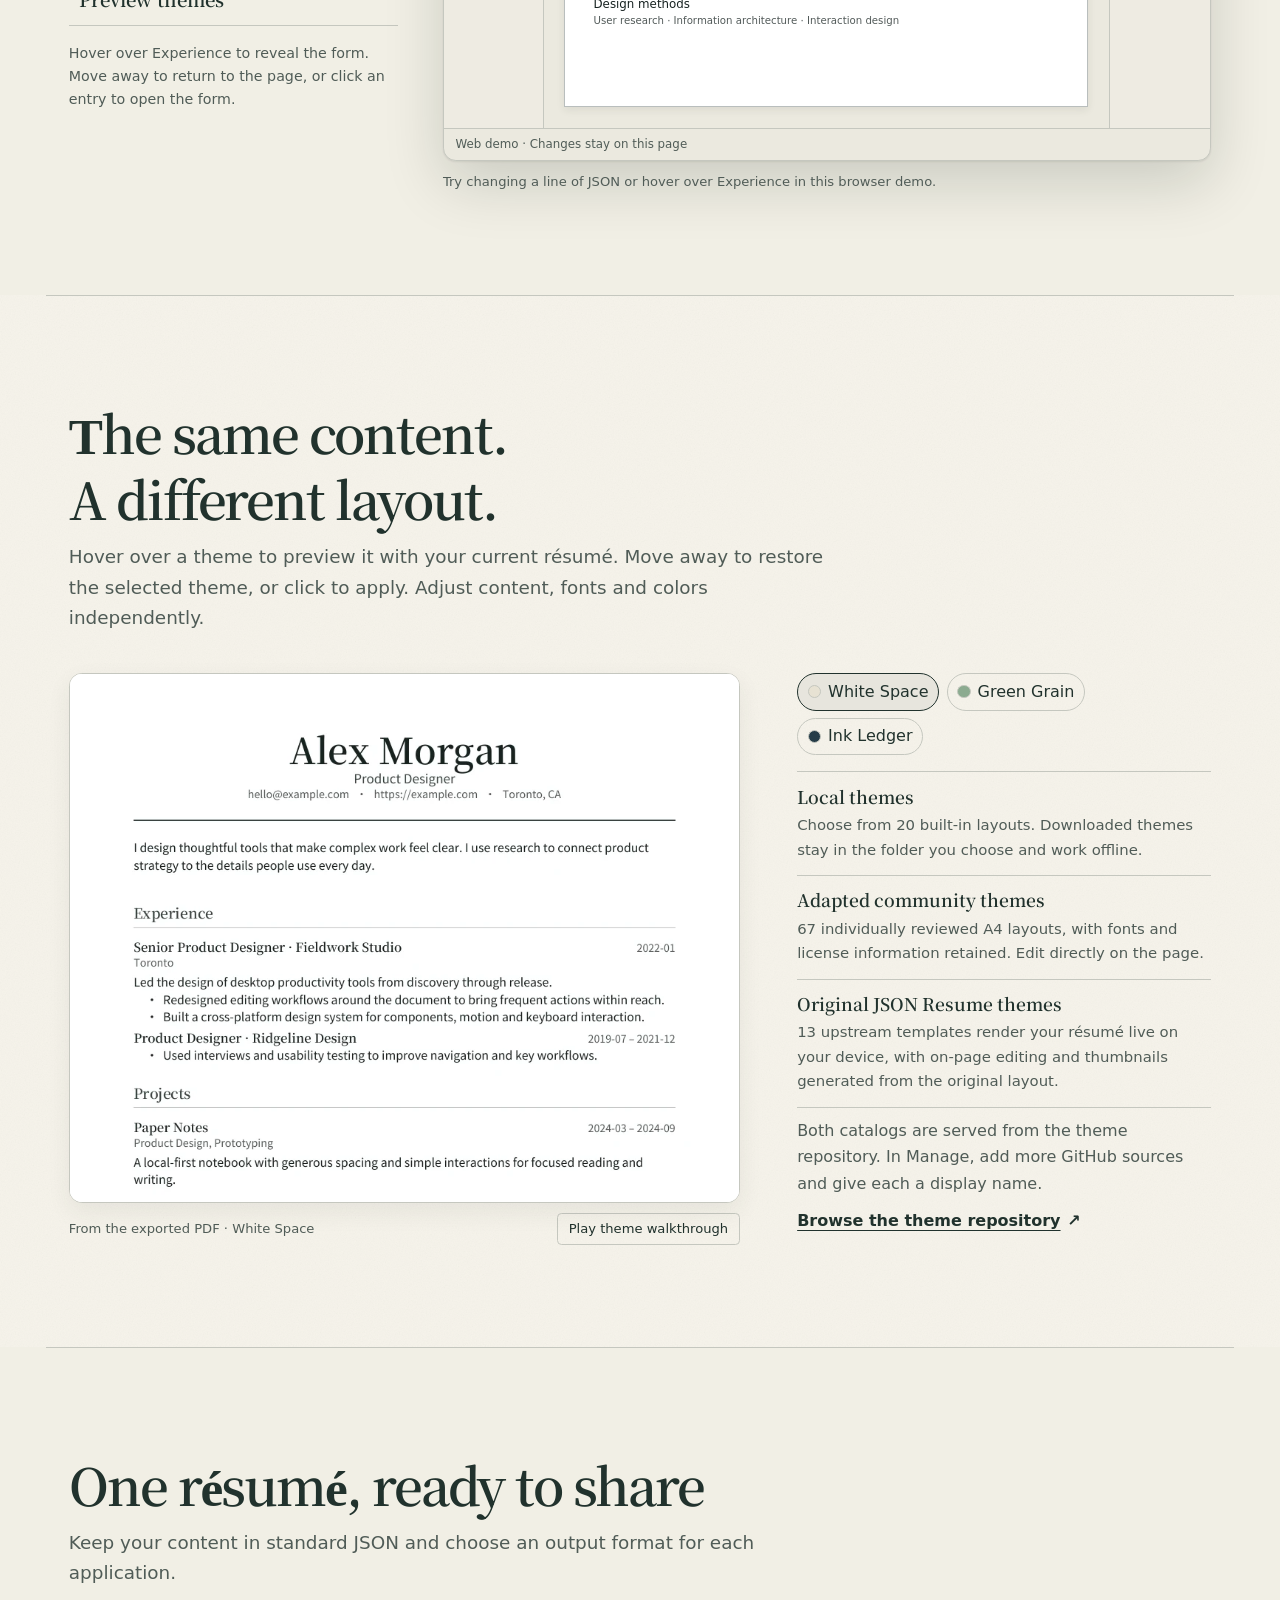
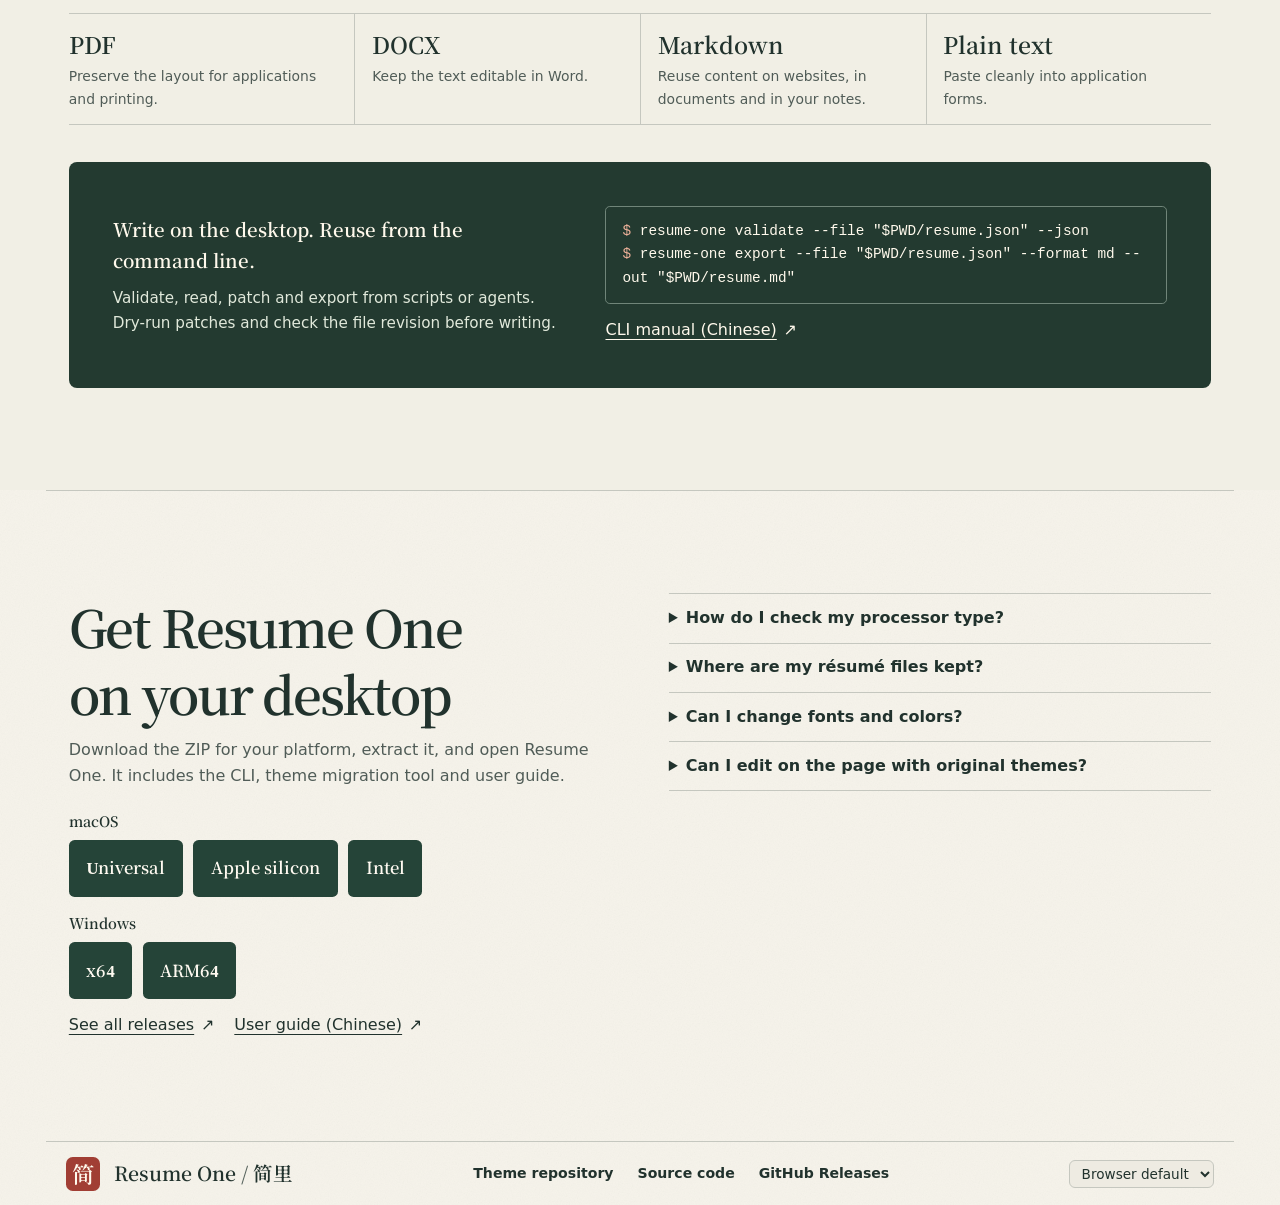
==== commit 742ee5b8: "Polish the bilingual homepage on phones" ====
--- a/site/index.html
+++ b/site/index.html
@@ -29,6 +29,10 @@
         <span class="seal" aria-hidden="true">简</span>
         <span>Resume One <span class="brand-divider">/</span> 简里</span>
       </a>
+      <details class="mobile-menu" hidden>
+        <summary>菜单</summary>
+        <div class="mobile-menu-panel"></div>
+      </details>
       <nav aria-label="主导航">
         <a href="#editor">编辑体验</a>
         <a href="#themes">主题</a>
@@ -46,16 +50,16 @@
     <section class="hero frame" aria-labelledby="headline">
       <div class="hero-copy">
         <h1 id="headline"><span>把简历，</span><span>留在自己手里。</span></h1>
-        <p>在本机编辑 JSON Resume。改源码、在纸面写作、试穿主题，再从同一份简历导出。</p>
+        <p><span class="wide-copy">在本机编辑 JSON Resume。改源码、在纸面写作、试穿主题，再从同一份简历导出。</span><span class="compact-copy">在本机编辑 JSON Resume，试穿主题，从同一份简历导出。</span></p>
         <div class="hero-actions">
           <div class="hero-download-control">
             <a class="primary" id="hero-download" href="#download">
               <svg viewBox="0 0 20 20" aria-hidden="true"><path d="M10 2.75v9m-3.5-3.5L10 12l3.5-3.75M3.5 12.75v3.5a1 1 0 0 0 1 1h11a1 1 0 0 0 1-1v-3.5"/></svg>
-              <span>下载简里</span>
+              <span class="wide-copy">下载简里</span>
+              <span class="compact-copy">桌面版下载<small>macOS / Windows</small></span>
             </a>
-            <div id="hero-download-choices" aria-label="选择下载版本" role="group" hidden></div>
-          </div>
-          <a class="text-link" href="#editor"><span>试用交互演示</span><span aria-hidden="true">↗</span></a>
+          </div>
+          <a class="text-link hero-demo-link" href="#editor"><span class="wide-copy">试用交互演示</span><span class="compact-copy">试用交互演示</span><span aria-hidden="true">↗</span></a>
         </div>
         <a class="hero-other-platforms" href="#download" hidden>选择其他平台</a>
       </div>
@@ -114,7 +118,7 @@
       <section id="editor" class="editor-demo frame chapter" aria-labelledby="editor-title">
         <div class="editor-intro" data-reveal>
           <h2 id="editor-title">一份简历，两种视图</h2>
-          <p>按 <kbd>⌘ + /</kbd> 或 <kbd>Ctrl + /</kbd> 在源码与预览间切换。左侧主题栏随视图收放，右侧模块栏留在原位。</p>
+          <p><span class="pointer-copy">按 <kbd>⌘ + /</kbd> 或 <kbd>Ctrl + /</kbd> 在源码与预览间切换。左侧主题栏随视图收放，右侧模块栏留在原位。</span><span class="touch-copy">点工作经历编辑，点 JSON 查看源码。</span></p>
           <div class="demo-guide" role="group" aria-label="选择演示">
             <button type="button" data-demo-step="source" aria-pressed="false">源码与预览</button>
             <button type="button" data-demo-step="paper" aria-pressed="true">纸面编辑</button>
@@ -236,9 +240,14 @@
                 <span>技能</span>
               </aside>
             </div>
-            <div class="demo-status" id="demo-state" role="status">网页演示 · 修改仅保存在本页</div>
-          </div>
-          <figcaption>网页版节选 · 在浏览器试改一行 JSON，或把鼠标移到工作经历上。</figcaption>
+            <div class="demo-footer">
+              <div class="demo-status" id="demo-state" role="status">网页演示 · 修改仅保存在本页</div>
+              <details class="demo-mobile-modules" hidden>
+                <summary>模块</summary>
+              </details>
+            </div>
+          </div>
+          <figcaption><span class="pointer-copy">网页版节选 · 在浏览器试改一行 JSON，或把鼠标移到工作经历上。</span><span class="touch-copy">桌面版快捷键：<kbd>⌘ + /</kbd> 或 <kbd>Ctrl + /</kbd></span></figcaption>
         </figure>
       </section>
     </div>
@@ -246,7 +255,7 @@
     <section id="themes" class="theme-story workflow frame chapter" aria-labelledby="themes-title">
       <header class="section-lead" data-reveal>
         <h2 id="themes-title"><span>同一份内容，</span><span>换一种版式</span></h2>
-        <p>把鼠标移到主题上，简里用当前简历试穿。移开恢复，点击才应用。内容、字体和配色可以各自调整。</p>
+        <p><span class="pointer-copy">把鼠标移到主题上，简里用当前简历试穿。移开恢复，点击才应用。内容、字体和配色可以各自调整。</span><span class="touch-copy">轻点主题，立即换版。简历内容、字体和配色可以各自调整。</span></p>
       </header>
       <figure class="theme-motion" data-reveal>
         <div class="theme-stage">
--- a/site/site.css
+++ b/site/site.css
@@ -76,7 +76,7 @@
 
 a { color: inherit; }
 button { font: inherit; }
-a:focus-visible, button:focus-visible {
+a:focus-visible, button:focus-visible, summary:focus-visible {
   outline: 2px solid var(--seal);
   outline-offset: 4px;
 }
@@ -139,6 +139,12 @@
   text-underline-offset: .25em;
 }
 nav a:hover { text-decoration: underline; }
+.compact-copy, .touch-copy { display: none; }
+
+@media (hover: none) {
+  .pointer-copy { display: none; }
+  .touch-copy { display: inline; }
+}
 
 .hero {
   padding-block: clamp(3rem, 5vw, 4.75rem) clamp(2.25rem, 4vw, 3.8rem);
@@ -174,22 +180,6 @@
   stroke-linecap: round;
   stroke-linejoin: round;
 }
-#hero-download-choices:not([hidden]) {
-  position: absolute;
-  z-index: 4;
-  top: calc(100% + .42rem);
-  inset-inline-start: 50%;
-  transform: translateX(-50%);
-  display: grid;
-  min-width: 11.75rem;
-  padding: .3rem;
-  border: 1px solid var(--rule);
-  border-radius: .45rem;
-  background: var(--paper);
-  box-shadow: var(--shadow);
-}
-#hero-download-choices a { text-align: left; padding: .44rem .64rem; border-radius: .25rem; text-decoration: none; white-space: nowrap; }
-#hero-download-choices a:is(:hover, :focus-visible) { background: var(--soft); }
 .hero .hero-actions > .text-link { font-size: 1rem; }
 .hero-other-platforms {
   display: inline-block;
@@ -355,18 +345,16 @@
   h1 { font-size: clamp(2.35rem, 9.4vw, 3.65rem); }
   .hero-copy p { margin-top: 1.1rem; }
   .hero-actions { gap: .85rem 1.25rem; }
-  #hero-download-choices:not([hidden]) { inset-inline-start: 0; transform: none; }
   .primary { min-width: 8.1rem; min-height: 2.85rem; font-size: 1.06rem; padding: .58rem 1.05rem; }
   .hero-actions .text-link { font-size: 1rem; }
   :root { --header-space: 6.1rem; }
   .workspace { grid-template-columns: 1fr; }
   .hero-rail-title { display: none; }
   .hero-sheet { aspect-ratio: 1.24; }
-  .hero { padding-top: 2.8rem; }
+  .hero { padding-top: 1.9rem; }
   .hero h1 span { display: block; }
-  .preview { margin-top: 1.95rem; }
-  .theme-options { flex-direction: row; padding: .36rem .65rem; border-right: none; border-bottom: 1px solid var(--rule); }
-  .theme-options button { min-height: 2.1rem; padding-inline: .8rem; font-size: .9rem; }
+  .preview { margin-top: 1.35rem; }
+  .theme-options { flex-direction: row; border-right: none; border-bottom: 1px solid var(--rule); }
   .sheet-mat { padding: .55rem .65rem; }
   .footer { flex-direction: column; }
 }
@@ -597,7 +585,8 @@
 .demo-key { color: #285078; }
 .demo-string { color: #305b3a; }
 .demo-literal { color: #8c4939; }
-.demo-status { padding: .38rem .72rem; border-top: 1px solid var(--rule); font-size: .74rem; color: var(--muted); }
+.demo-footer { border-top: 1px solid var(--rule); }
+.demo-status { padding: .38rem .72rem; font-size: .74rem; color: var(--muted); }
 .demo-status[data-invalid] { color: var(--seal); }
 .theme-story {
   display: grid;
@@ -731,8 +720,10 @@
 .demo-figure .preview-window { border-radius: .8rem; }
 .theme-story { gap: clamp(1.4rem, 3.1vw, 2.8rem) clamp(1.3rem, 4.5vw, 3.8rem); }
 .site-theme-choices { display: flex; flex-wrap: wrap; gap: .45rem; margin-bottom: 1rem; }
+[data-theme-choice] { --swatch: #e7e2d3; }
+[data-theme-choice="qinghe"] { --swatch: #8cab90; }
+[data-theme-choice="moxu"] { --swatch: #253c48; }
 .site-theme-choices button {
-  --swatch: #e7e2d3;
   display: inline-flex;
   align-items: center;
   gap: .43rem;
@@ -744,8 +735,6 @@
   background: transparent;
   cursor: pointer;
 }
-.site-theme-choices [data-theme-choice="qinghe"] { --swatch: #8cab90; }
-.site-theme-choices [data-theme-choice="moxu"] { --swatch: #253c48; }
 .site-theme-choices button::before {
   content: "";
   width: .7rem;
@@ -801,6 +790,161 @@
 :root[lang="en"] .theme-options button img { width: 1.3rem; flex-shrink: 0; }
 :root[lang="en"] .demo-theme-rail button { padding-inline: .42rem; white-space: normal; }
 @media (max-width: 38rem) {
-  :root[lang="en"] .theme-options, :root[lang="en"] .demo-theme-rail { flex-wrap: wrap; }
-  :root[lang="en"] .hero .hero-actions .text-link { font-size: .94rem; }
-}
+  .wide-copy { display: none; }
+  .compact-copy { display: inline; }
+
+  :root:has(.mobile-menu:not([hidden])) { --header-space: 4.4rem; }
+  .masthead-inner:has(.mobile-menu:not([hidden])) {
+    flex-direction: row;
+    align-items: center;
+    min-height: 3.55rem;
+    padding-block: .25rem;
+  }
+  .mobile-menu > summary, .demo-mobile-modules > summary {
+    display: flex;
+    align-items: center;
+    gap: .5rem;
+    min-height: 2.75rem;
+    padding-inline: .7rem;
+    color: var(--ink);
+    cursor: pointer;
+    font: 600 .85rem/1.2 var(--body);
+    list-style: none;
+    border-radius: .4rem;
+  }
+  .mobile-menu > summary::-webkit-details-marker, .demo-mobile-modules > summary::-webkit-details-marker { display: none; }
+  .mobile-menu > summary::after, .demo-mobile-modules > summary::after {
+    content: "";
+    width: .37rem;
+    height: .37rem;
+    border: solid currentColor;
+    border-width: 0 1px 1px 0;
+    transform: translateY(-.1em) rotate(45deg);
+  }
+  .mobile-menu[open] > summary::after, .demo-mobile-modules[open] > summary::after {
+    transform: translateY(.12em) rotate(225deg);
+  }
+  .mobile-menu[open] > summary, .demo-mobile-modules[open] > summary,
+  .mobile-menu > summary:active, .demo-mobile-modules > summary:active { background: var(--soft); }
+  .mobile-menu-panel {
+    position: absolute;
+    z-index: 1;
+    inset: calc(100% + .4rem) 1rem auto auto;
+    width: min(16rem, 100% - 2rem);
+    max-block-size: calc(100dvh - var(--header-space));
+    overflow: auto;
+    padding: .5rem .75rem .75rem;
+    border: 1px solid var(--rule);
+    border-radius: .65rem;
+    background: var(--paper);
+    box-shadow: var(--shadow);
+  }
+  .mobile-menu-panel nav { display: grid; gap: 0; }
+  .mobile-menu-panel nav a {
+    display: flex;
+    align-items: center;
+    min-height: 2.75rem;
+    padding-inline: .45rem;
+    font-size: .94rem;
+    text-underline-offset: .26em;
+  }
+  .mobile-menu-panel .language-picker { display: block; margin-top: .3rem; padding-top: .65rem; border-top: 1px solid var(--rule); }
+  .mobile-menu-panel select { width: 100%; min-height: 2.75rem; padding-inline: .45rem; font-size: 1rem; }
+
+  .hero-copy p { margin-top: .8rem; line-height: 1.55; }
+  .hero .hero-actions {
+    display: grid;
+    grid-template-columns: repeat(2, minmax(0, 1fr));
+    align-items: stretch;
+    max-width: 22rem;
+    margin: 1.1rem auto 0;
+    gap: .6rem;
+  }
+  .hero .hero-actions > .hero-demo-link {
+    justify-content: center;
+    min-height: 2.85rem;
+    padding: .55rem .8rem;
+    border-radius: .46rem;
+    color: var(--on-action);
+    background: var(--action);
+    font: 650 .9rem/1.25 var(--body);
+  }
+  .hero .hero-demo-link span { text-decoration: none; }
+  #hero-download {
+    width: 100%;
+    min-height: 2.85rem;
+    padding: .3rem .58rem;
+    gap: .35rem;
+    border: 1px solid var(--rule);
+    background: transparent;
+    color: var(--ink);
+    font-size: .84rem;
+  }
+  #hero-download small { display: block; color: var(--muted); font-size: .7rem; font-weight: 500; white-space: nowrap; }
+  .window-title { grid-template-columns: minmax(0, 1fr); padding-inline: 4rem; }
+  .window-title > span:last-child { max-width: 100%; overflow: hidden; text-overflow: ellipsis; white-space: nowrap; }
+
+  :is(.theme-options, .demo-theme-rail, .site-theme-choices) {
+    display: grid;
+    grid-template-columns: repeat(3, minmax(0, 1fr));
+    gap: .25rem;
+  }
+  .theme-options, .demo-theme-rail { padding: .3rem .45rem; }
+  .demo-theme-rail .demo-rail-title { display: none; }
+  :root :is(.theme-options, .demo-theme-rail, .site-theme-choices) button[data-theme-choice] {
+    display: flex;
+    align-items: center;
+    justify-content: center;
+    width: 100%;
+    gap: .25rem;
+    min-height: 2.75rem;
+    padding-inline: .2rem;
+    font-size: .78rem;
+    line-height: 1.2;
+    text-align: center;
+    white-space: normal;
+  }
+  .theme-options button img { display: none; }
+  :is(.theme-options, .demo-theme-rail, .site-theme-choices) button::before {
+    content: "";
+    flex: none;
+    width: .52rem;
+    height: .52rem;
+    border: 1px solid var(--rule);
+    border-radius: 50%;
+    background: var(--swatch);
+  }
+  :is(.theme-options, .demo-theme-rail) button[aria-pressed="true"] { box-shadow: inset 0 -2px var(--seal); }
+  .theme-motion .site-theme-choices { margin-bottom: .55rem; }
+  .theme-motion button { min-height: 2.75rem; }
+
+  .demo-guide button, .demo-modes button { min-height: 2.75rem; }
+  .demo-window:has(.demo-mobile-modules:not([hidden])) .demo-workspace { grid-template-columns: minmax(0, 1fr); }
+  .demo-paper, .demo-code { block-size: clamp(24rem, 65svh, 29rem); }
+  .demo-form input, .demo-code pre, .demo-code textarea { font-size: 1rem; }
+  .demo-form input { min-height: 2.75rem; }
+  .demo-footer { position: relative; display: flex; align-items: center; justify-content: space-between; gap: .3rem; padding-inline-end: .35rem; }
+  .demo-mobile-modules { flex: none; }
+  .demo-mobile-modules .demo-module-rail {
+    position: absolute;
+    z-index: 2;
+    inset: auto .45rem calc(100% + .3rem) auto;
+    min-width: 8rem;
+    padding: .65rem .8rem;
+    border: 1px solid var(--rule);
+    border-radius: .5rem;
+    box-shadow: var(--shadow);
+  }
+  .demo-mobile-modules .demo-rail-title { display: none; }
+  .demo-mobile-modules .demo-module-rail > span { font-size: .83rem; }
+  .demo-mobile-modules .demo-module-rail > span:first-of-type { border-top: 0; }
+}
+
+@media (max-width: 22.5rem) {
+  #hero-download svg { display: none; }
+  :root :is(.theme-options, .demo-theme-rail, .site-theme-choices) button[data-theme-choice] {
+    flex-direction: column;
+    gap: .2rem;
+    padding-inline: .05rem;
+  }
+}
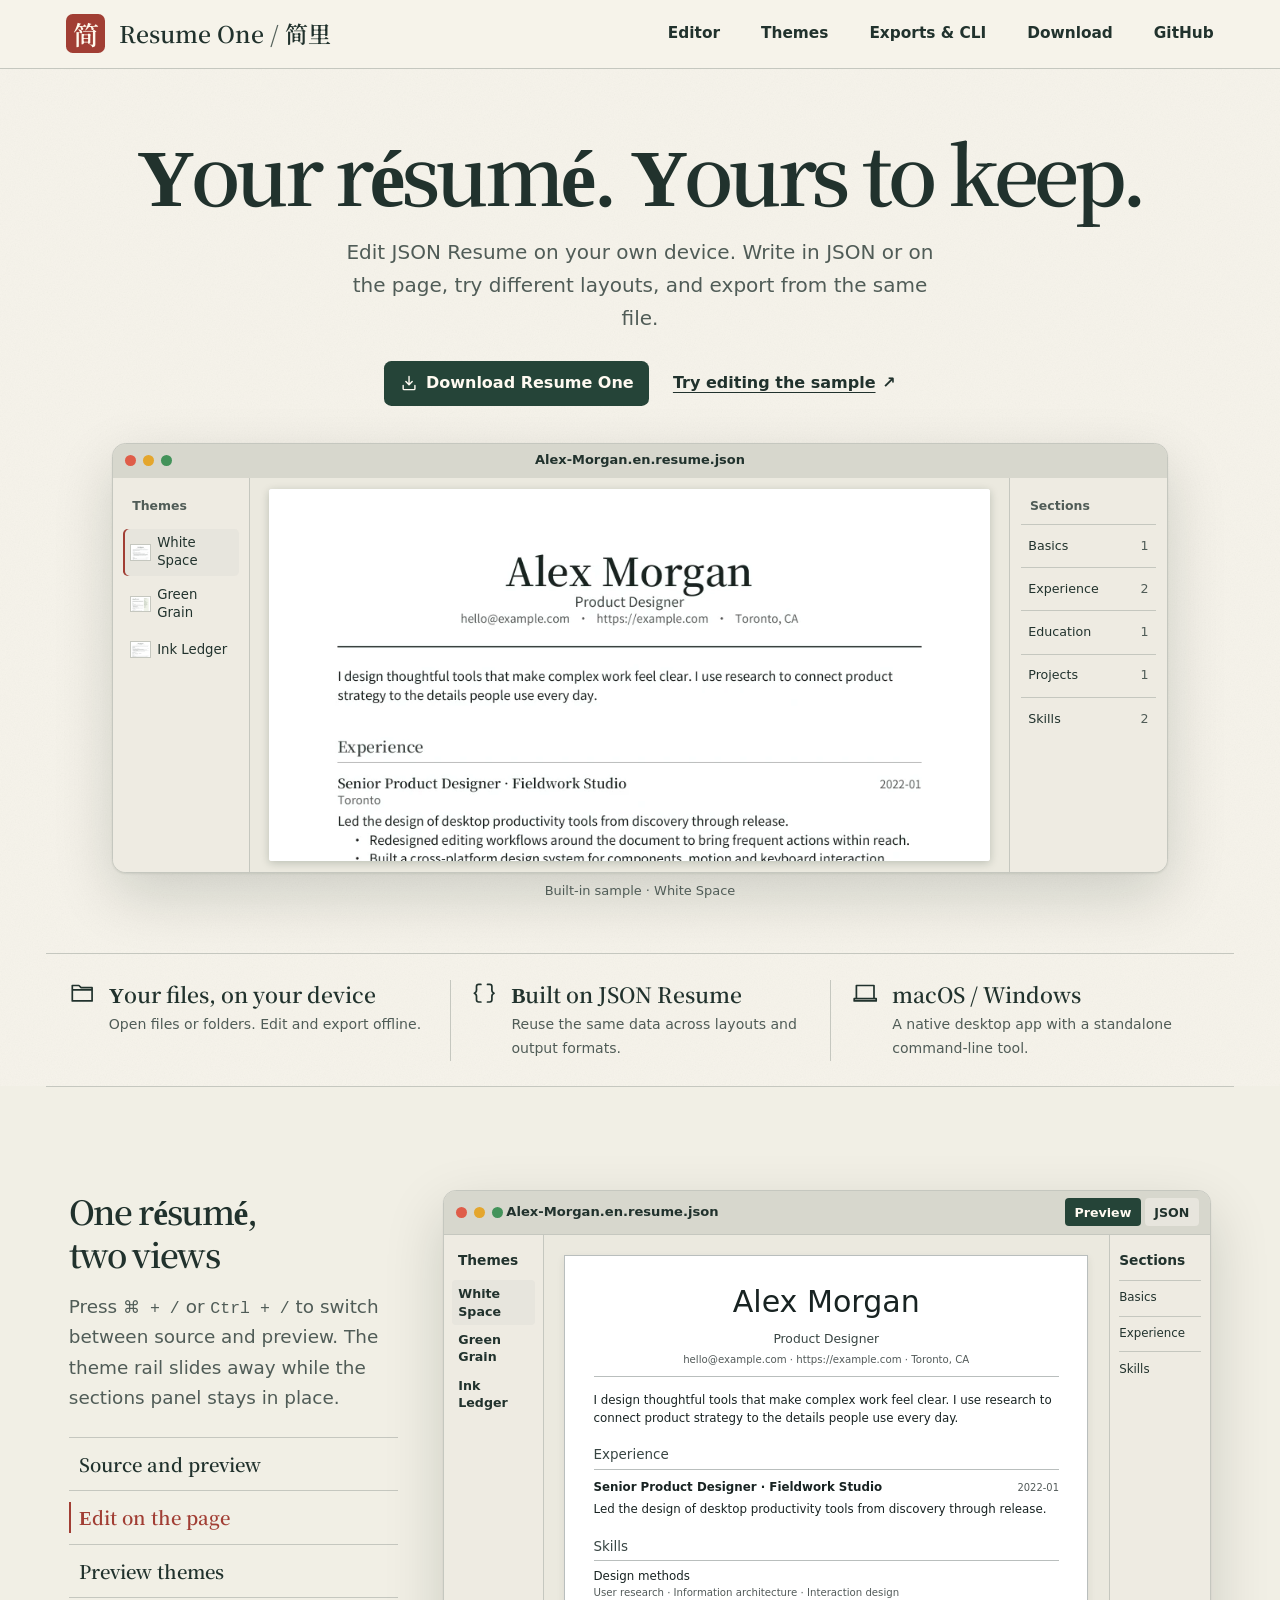
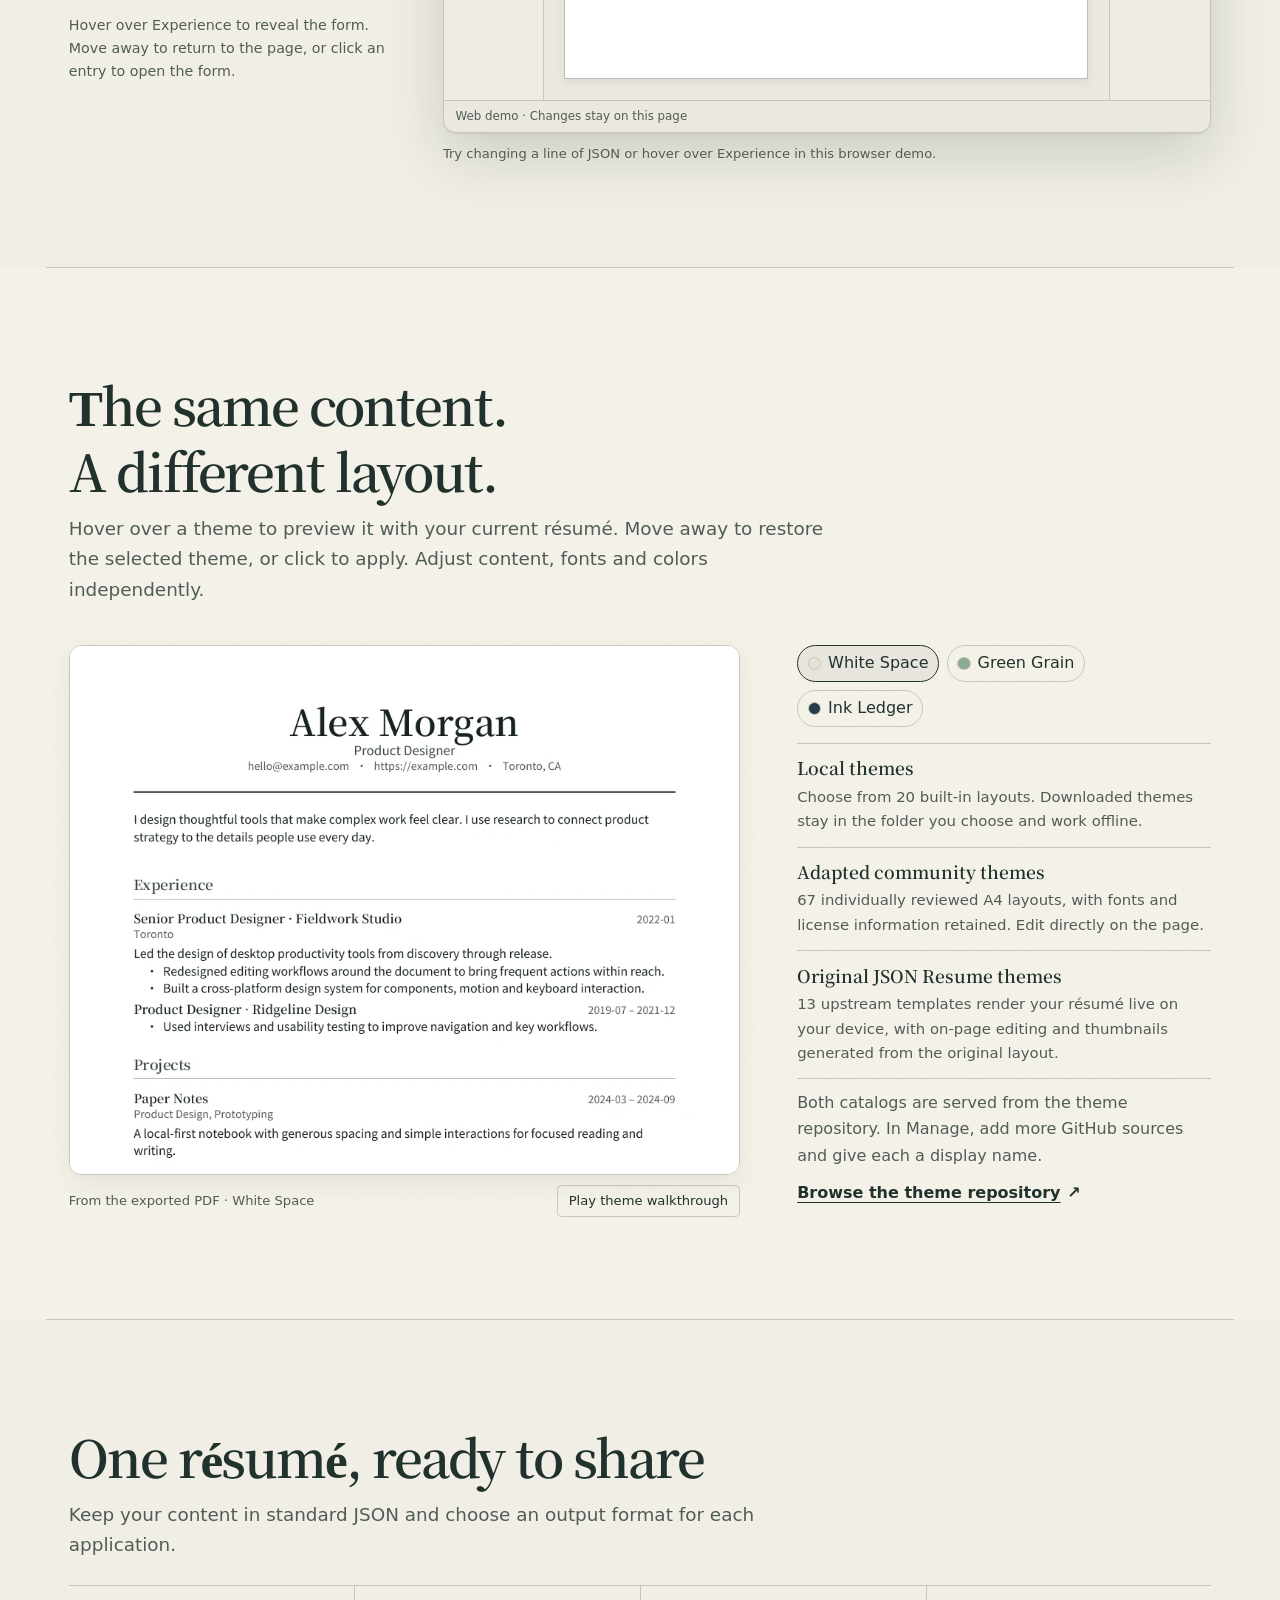
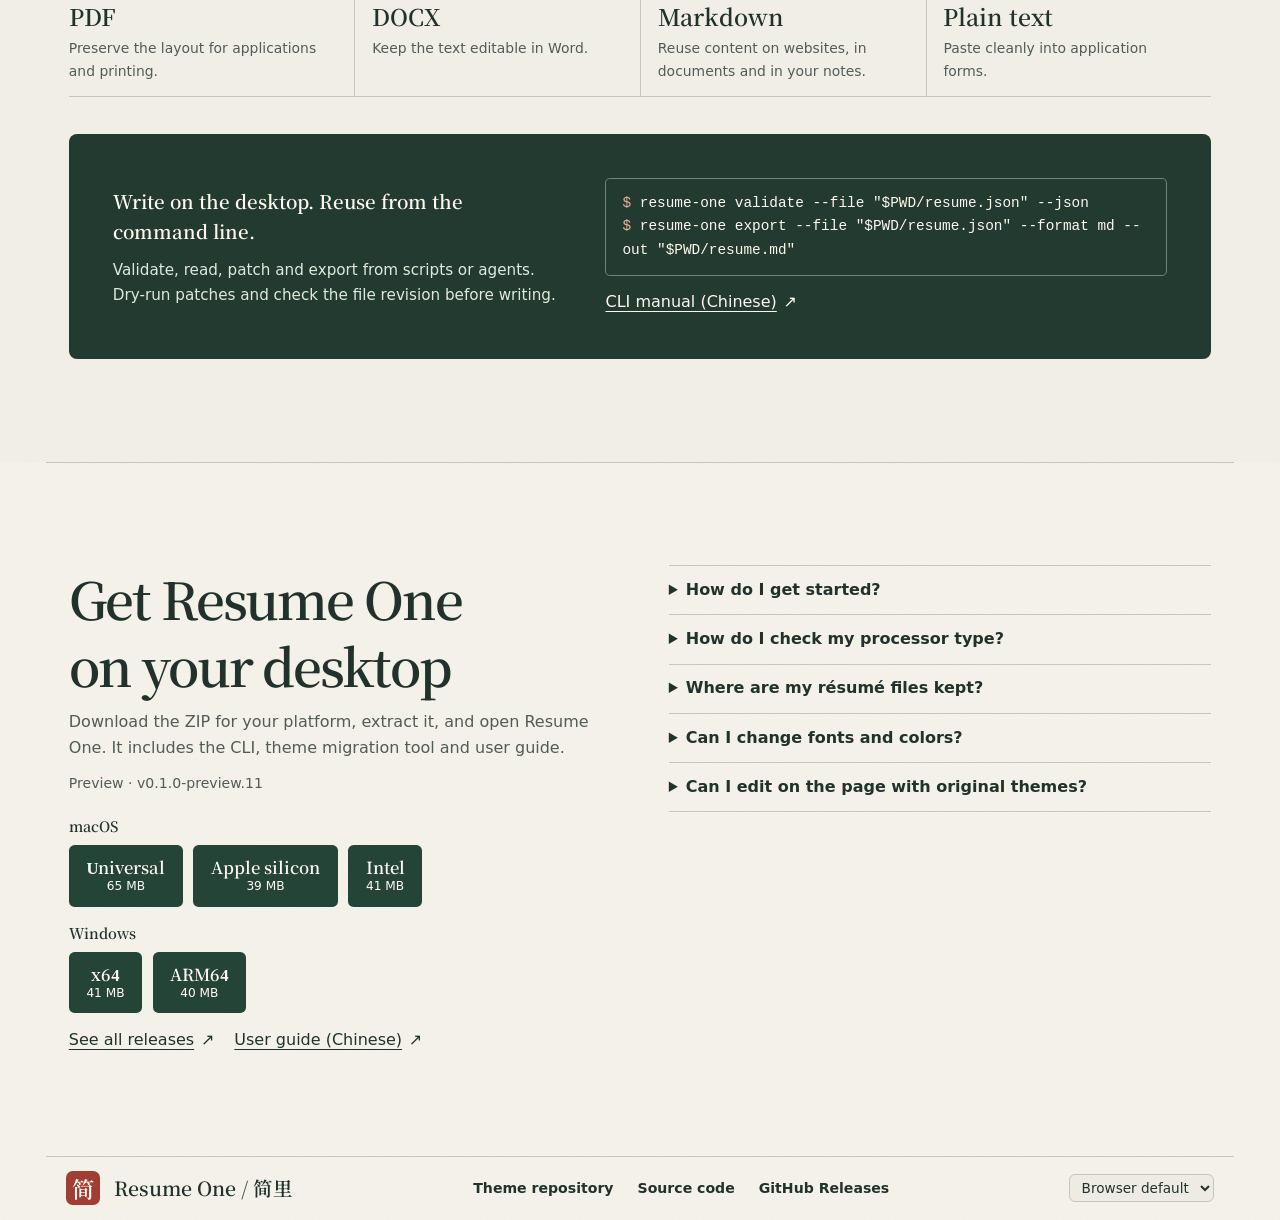
==== commit a816db23: "Polish the desktop homepage and update preview downloads" ====
--- a/site/index.html
+++ b/site/index.html
@@ -59,7 +59,7 @@
               <span class="compact-copy">桌面版下载<small>macOS / Windows</small></span>
             </a>
           </div>
-          <a class="text-link hero-demo-link" href="#editor"><span class="wide-copy">试用交互演示</span><span class="compact-copy">试用交互演示</span><span aria-hidden="true">↗</span></a>
+          <a class="text-link hero-demo-link" href="#editor"><span class="wide-copy">试改一处</span><span class="compact-copy">试用交互演示</span><span aria-hidden="true">↗</span></a>
         </div>
         <a class="hero-other-platforms" href="#download" hidden>选择其他平台</a>
       </div>
@@ -311,7 +311,7 @@
           <div class="cli-example">
             <pre aria-label="CLI 示例"><code><span aria-hidden="true">$ </span>resume-one validate --file "$PWD/resume.json" --json
 <span aria-hidden="true">$ </span>resume-one export --file "$PWD/resume.json" --format md --out "$PWD/resume.md"</code></pre>
-            <a class="text-link" href="https://github.com/sctb512/resume-one/blob/v0.1.0-preview.9/docs/cli-manual.md"><span>打开 CLI 手册</span><span aria-hidden="true">↗</span></a>
+            <a class="text-link" href="https://github.com/sctb512/resume-one/blob/v0.1.0-preview.11/docs/cli-manual.md"><span>打开 CLI 手册</span><span aria-hidden="true">↗</span></a>
           </div>
         </div>
       </section>
@@ -321,29 +321,31 @@
       <div>
         <h2 id="download-title" data-reveal>把简里带到桌面</h2>
         <p>下载对应平台的 ZIP，解压后打开简里。压缩包内附 CLI、主题迁移工具和使用手册。</p>
+        <p id="download-release" class="download-release" data-preview-label="预览版" data-recommended-label="推荐" hidden></p>
         <div class="download-platforms">
           <section aria-labelledby="macos-download-title">
             <h3 id="macos-download-title">macOS</h3>
             <div class="hero-actions">
-              <a class="primary" data-download="macos-universal" aria-label="macOS · 通用版" href="https://github.com/sctb512/resume-one/releases/download/v0.1.0-preview.9/Resume-One-macOS-universal-unsigned.zip">通用版</a>
-              <a class="primary" data-download="macos-arm64" aria-label="macOS · Apple 芯片" href="https://github.com/sctb512/resume-one/releases/download/v0.1.0-preview.9/Resume-One-macOS-arm64-unsigned.zip">Apple 芯片</a>
-              <a class="primary" data-download="macos-x64" aria-label="macOS · Intel" href="https://github.com/sctb512/resume-one/releases/download/v0.1.0-preview.9/Resume-One-macOS-x64-unsigned.zip">Intel</a>
+              <a class="primary" data-download="macos-universal" data-size="65179738" aria-label="macOS · 通用版" href="https://github.com/sctb512/resume-one/releases/download/v0.1.0-preview.11/Resume-One-macOS-universal-unsigned.zip">通用版</a>
+              <a class="primary" data-download="macos-arm64" data-size="39418679" aria-label="macOS · Apple 芯片" href="https://github.com/sctb512/resume-one/releases/download/v0.1.0-preview.11/Resume-One-macOS-arm64-unsigned.zip">Apple 芯片</a>
+              <a class="primary" data-download="macos-x64" data-size="41102272" aria-label="macOS · Intel" href="https://github.com/sctb512/resume-one/releases/download/v0.1.0-preview.11/Resume-One-macOS-x64-unsigned.zip">Intel</a>
             </div>
           </section>
           <section aria-labelledby="windows-download-title">
             <h3 id="windows-download-title">Windows</h3>
             <div class="hero-actions">
-              <a class="primary" data-download="windows-x64" aria-label="Windows · x64" href="https://github.com/sctb512/resume-one/releases/download/v0.1.0-preview.9/Resume-One-Windows-x64-unsigned.zip">x64</a>
-              <a class="primary" data-download="windows-arm64" aria-label="Windows · ARM64" href="https://github.com/sctb512/resume-one/releases/download/v0.1.0-preview.9/Resume-One-Windows-arm64-unsigned.zip">ARM64</a>
+              <a class="primary" data-download="windows-x64" data-size="41408142" aria-label="Windows · x64" href="https://github.com/sctb512/resume-one/releases/download/v0.1.0-preview.11/Resume-One-Windows-x64-unsigned.zip">x64</a>
+              <a class="primary" data-download="windows-arm64" data-size="39801884" aria-label="Windows · ARM64" href="https://github.com/sctb512/resume-one/releases/download/v0.1.0-preview.11/Resume-One-Windows-arm64-unsigned.zip">ARM64</a>
             </div>
           </section>
         </div>
         <div class="download-links">
           <a class="text-link" href="https://github.com/sctb512/resume-one/releases"><span>查看所有版本</span><span aria-hidden="true">↗</span></a>
-          <a class="text-link" href="https://github.com/sctb512/resume-one/blob/v0.1.0-preview.9/docs/user-manual.md"><span>阅读用户手册</span><span aria-hidden="true">↗</span></a>
+          <a class="text-link" href="https://github.com/sctb512/resume-one/blob/v0.1.0-preview.11/docs/user-manual.md"><span>阅读用户手册</span><span aria-hidden="true">↗</span></a>
         </div>
       </div>
       <div class="faq" data-reveal aria-label="下载与使用常见问题">
+        <details><summary>怎样开始编辑？</summary><p>解压后打开简里，通过「打开 JSON」编辑现有简历，或在「打开」菜单中选择「新建简历」。关闭前保存 JSON，需要投递时再导出 PDF。</p></details>
         <details><summary>如何确认处理器类型？</summary><p>在 Mac 上，从苹果菜单打开「关于本机」，查看「芯片」或「处理器」。在 Windows 上，打开「设置 → 系统 → 关于」，查看「系统类型」，选择 x64 或 ARM64。</p></details>
         <details><summary>简历文件放在哪里？</summary><p>由你决定。可以用普通本地目录，也可以选择 iCloud Drive 或 OneDrive 文件夹，由对应服务同步。应用内预览与导出都在本机完成。</p></details>
         <details><summary>可以修改字体和配色吗？</summary><p>可以。在「外观」里悬停试用本机字体和颜色，确认后保存为个人设置。也可导入字体或从屏幕取色，简历 JSON 保持原样。</p></details>
--- a/site/site.css
+++ b/site/site.css
@@ -764,11 +764,20 @@
 
 .download-section .hero-actions { gap: .65rem; }
 .download-section .primary { min-width: 0; padding-inline: 1.1rem; font-size: 1.04rem; }
+.download-section .primary { flex-direction: column; }
+.download-section .primary small { font: 500 .76rem/1.3 var(--body); }
+.download-section .primary[data-recommended] { outline: 2px solid var(--seal); outline-offset: 3px; }
+.download-section .download-release { font-size: .88rem; }
 .download-links { display: flex; flex-wrap: wrap; gap: .5rem 1.25rem; margin-top: .85rem; }
 
 .language-picker {
   display: inline-flex;
   align-items: center;
+}
+
+@media (min-width: 49.01rem) {
+  .hero { padding-top: clamp(2.4rem, 4.3vw, 3.65rem); }
+  .hero .preview { margin-top: clamp(1.7rem, 2.9vw, 2.65rem); }
 }
 .language-picker select {
   max-width: 100%;
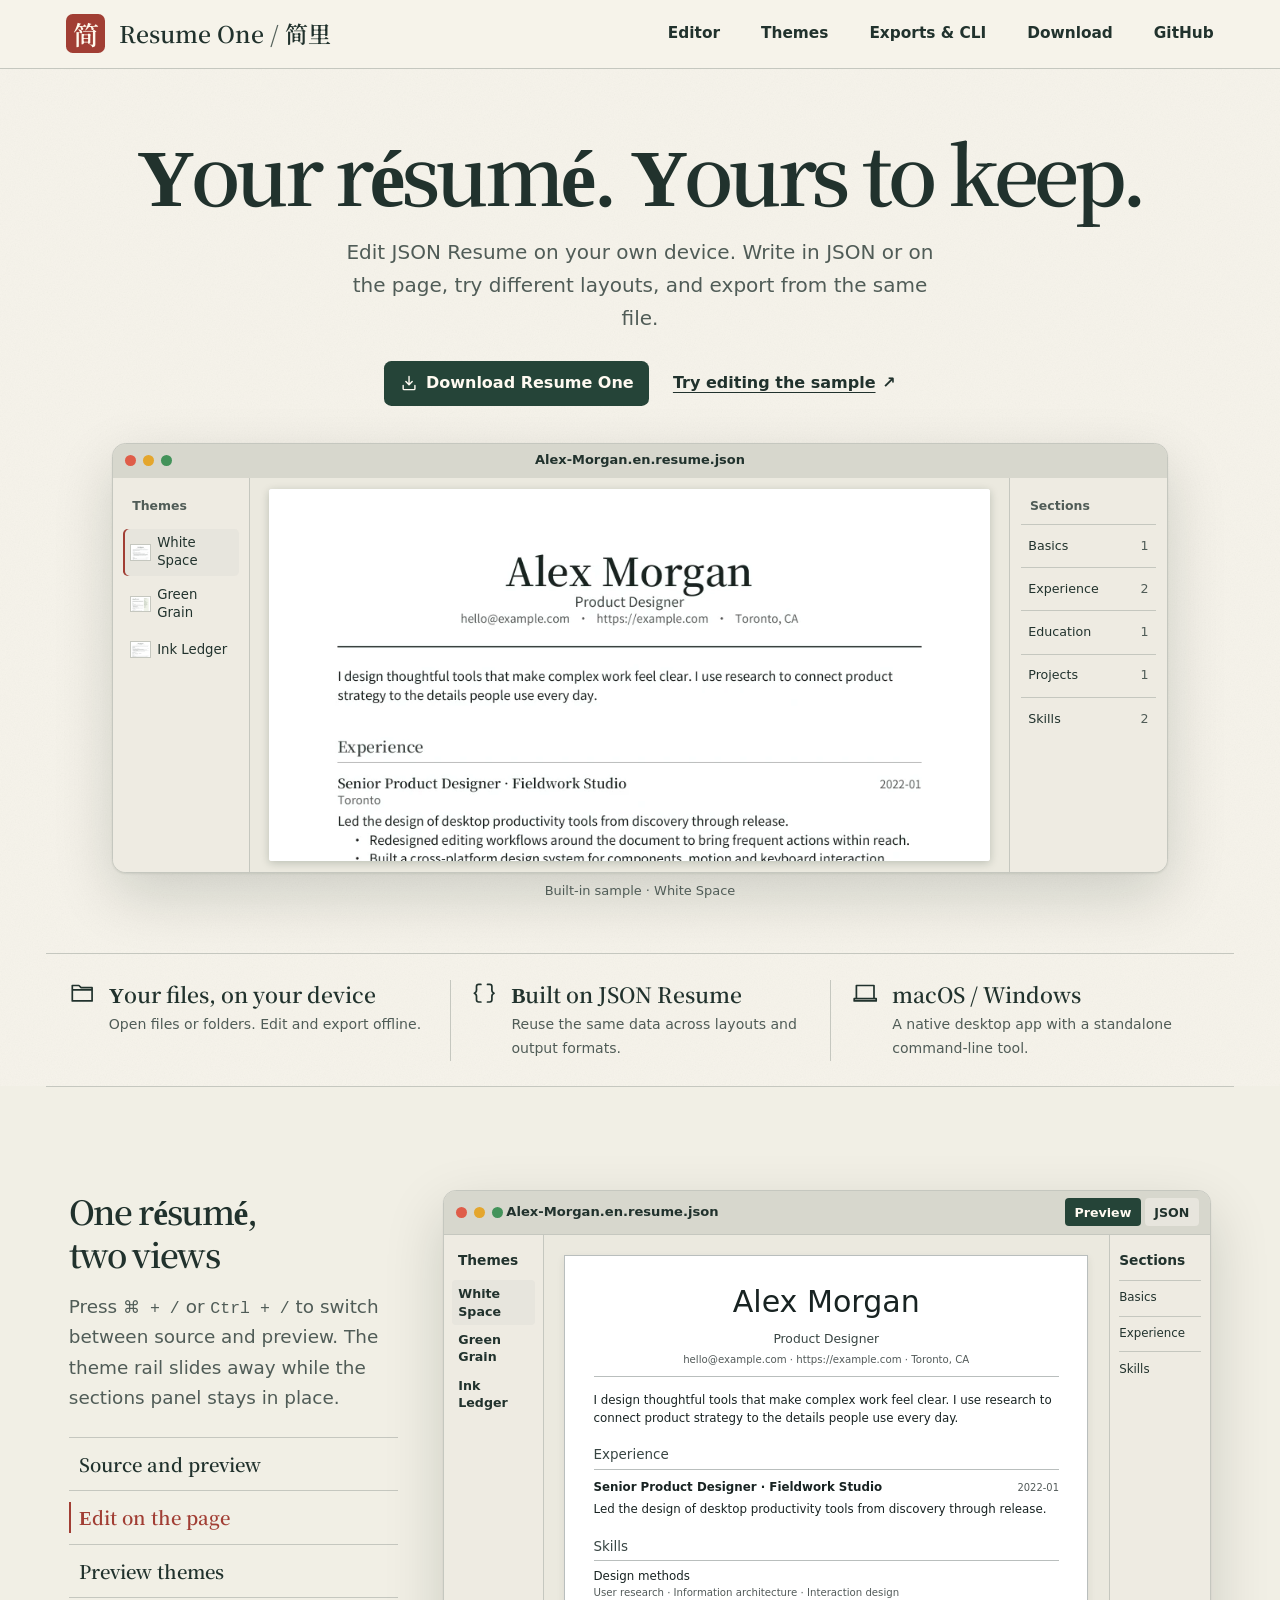
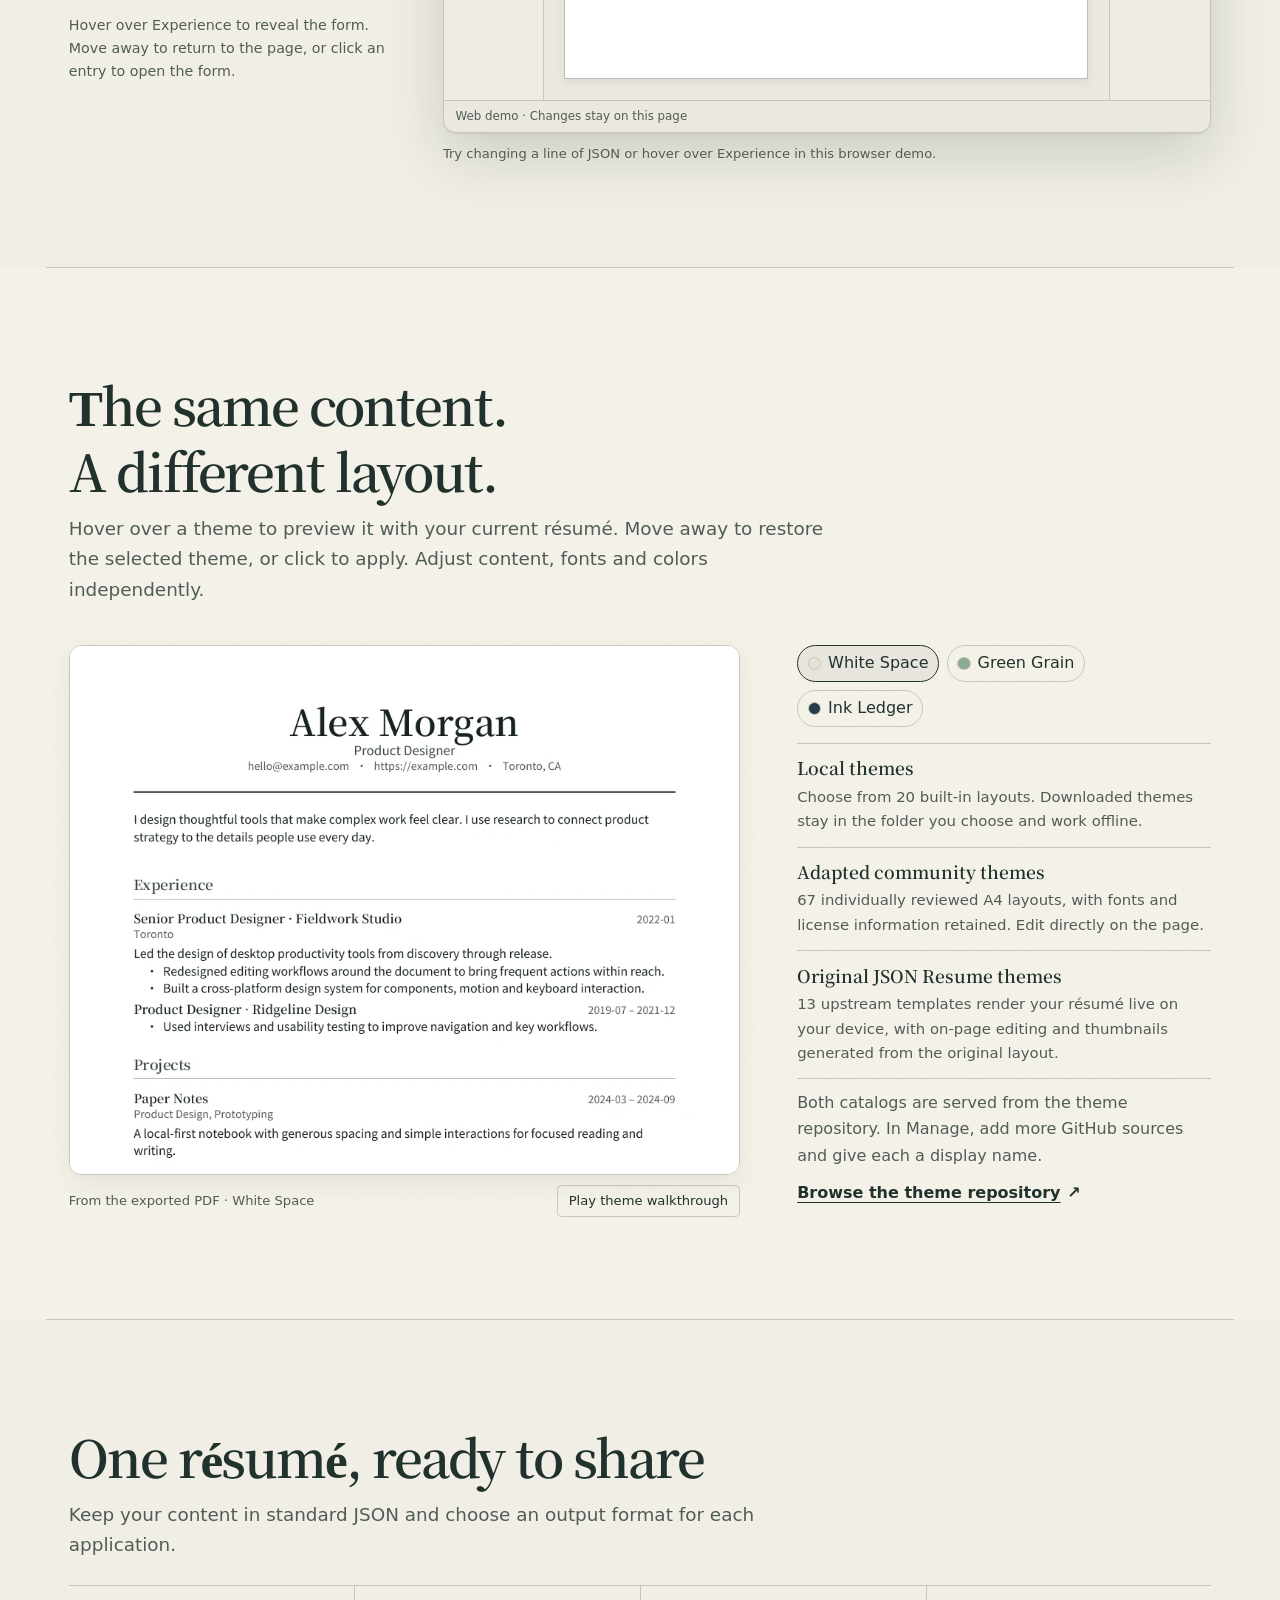
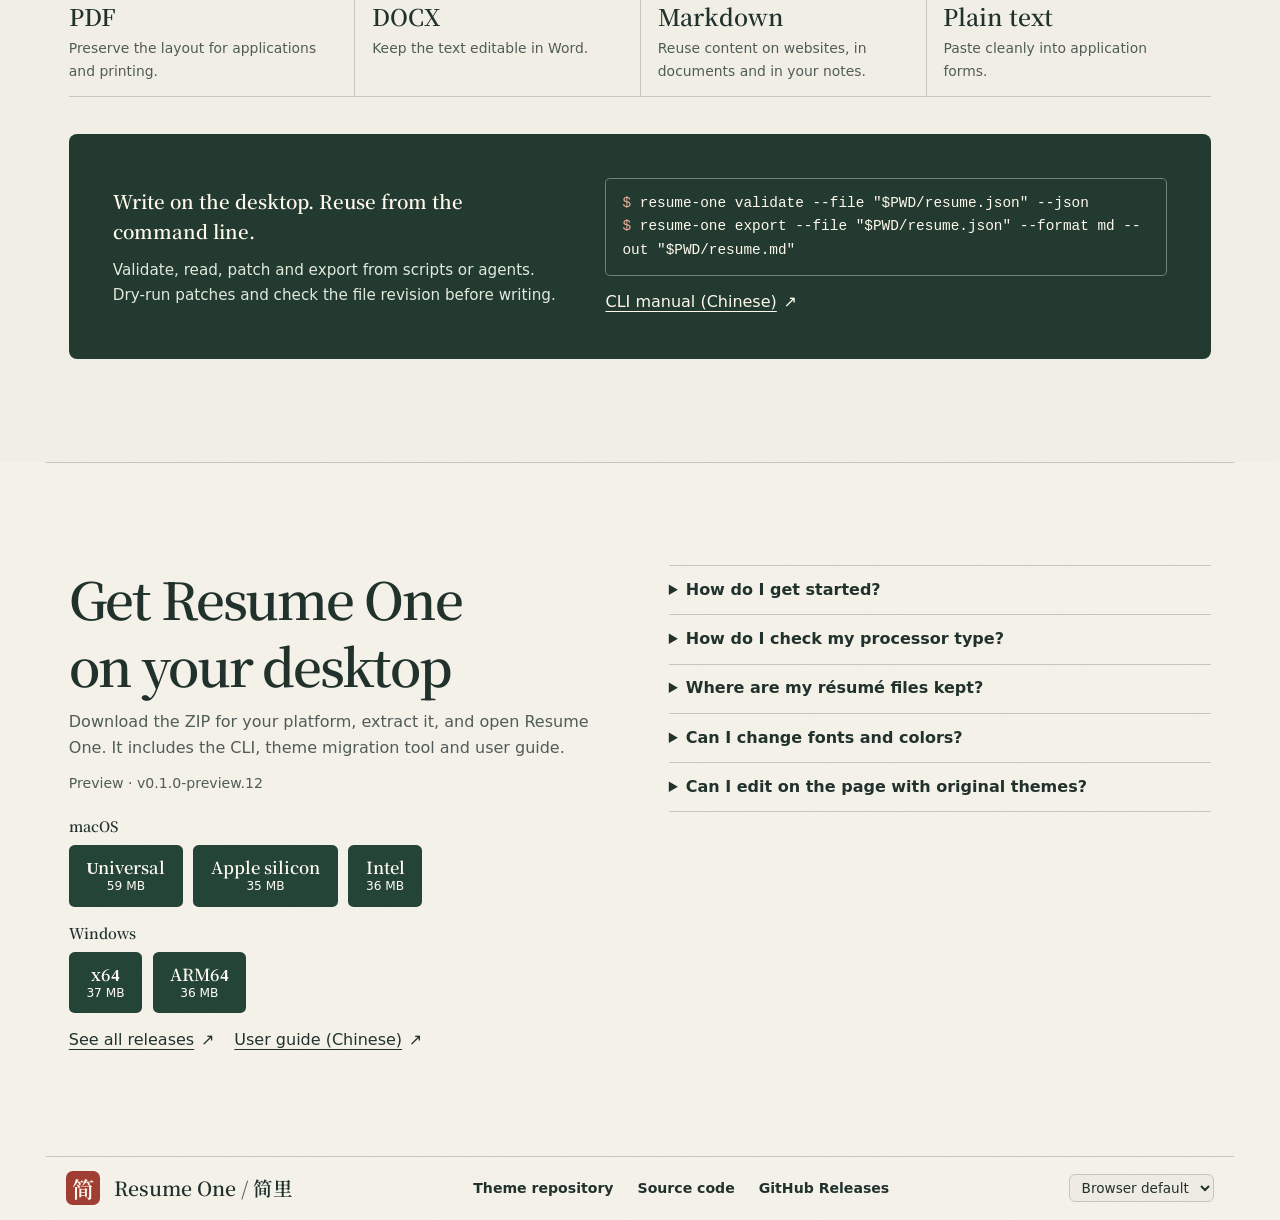
==== commit 96a1b13c: "Point the homepage at smaller preview 12 downloads" ====
--- a/site/index.html
+++ b/site/index.html
@@ -311,7 +311,7 @@
           <div class="cli-example">
             <pre aria-label="CLI 示例"><code><span aria-hidden="true">$ </span>resume-one validate --file "$PWD/resume.json" --json
 <span aria-hidden="true">$ </span>resume-one export --file "$PWD/resume.json" --format md --out "$PWD/resume.md"</code></pre>
-            <a class="text-link" href="https://github.com/sctb512/resume-one/blob/v0.1.0-preview.11/docs/cli-manual.md"><span>打开 CLI 手册</span><span aria-hidden="true">↗</span></a>
+            <a class="text-link" href="https://github.com/sctb512/resume-one/blob/v0.1.0-preview.12/docs/cli-manual.md"><span>打开 CLI 手册</span><span aria-hidden="true">↗</span></a>
           </div>
         </div>
       </section>
@@ -326,22 +326,22 @@
           <section aria-labelledby="macos-download-title">
             <h3 id="macos-download-title">macOS</h3>
             <div class="hero-actions">
-              <a class="primary" data-download="macos-universal" data-size="65179738" aria-label="macOS · 通用版" href="https://github.com/sctb512/resume-one/releases/download/v0.1.0-preview.11/Resume-One-macOS-universal-unsigned.zip">通用版</a>
-              <a class="primary" data-download="macos-arm64" data-size="39418679" aria-label="macOS · Apple 芯片" href="https://github.com/sctb512/resume-one/releases/download/v0.1.0-preview.11/Resume-One-macOS-arm64-unsigned.zip">Apple 芯片</a>
-              <a class="primary" data-download="macos-x64" data-size="41102272" aria-label="macOS · Intel" href="https://github.com/sctb512/resume-one/releases/download/v0.1.0-preview.11/Resume-One-macOS-x64-unsigned.zip">Intel</a>
+              <a class="primary" data-download="macos-universal" data-size="58857437" aria-label="macOS · 通用版" href="https://github.com/sctb512/resume-one/releases/download/v0.1.0-preview.12/Resume-One-macOS-universal-unsigned.zip">通用版</a>
+              <a class="primary" data-download="macos-arm64" data-size="34767952" aria-label="macOS · Apple 芯片" href="https://github.com/sctb512/resume-one/releases/download/v0.1.0-preview.12/Resume-One-macOS-arm64-unsigned.zip">Apple 芯片</a>
+              <a class="primary" data-download="macos-x64" data-size="36488072" aria-label="macOS · Intel" href="https://github.com/sctb512/resume-one/releases/download/v0.1.0-preview.12/Resume-One-macOS-x64-unsigned.zip">Intel</a>
             </div>
           </section>
           <section aria-labelledby="windows-download-title">
             <h3 id="windows-download-title">Windows</h3>
             <div class="hero-actions">
-              <a class="primary" data-download="windows-x64" data-size="41408142" aria-label="Windows · x64" href="https://github.com/sctb512/resume-one/releases/download/v0.1.0-preview.11/Resume-One-Windows-x64-unsigned.zip">x64</a>
-              <a class="primary" data-download="windows-arm64" data-size="39801884" aria-label="Windows · ARM64" href="https://github.com/sctb512/resume-one/releases/download/v0.1.0-preview.11/Resume-One-Windows-arm64-unsigned.zip">ARM64</a>
+              <a class="primary" data-download="windows-x64" data-size="37446536" aria-label="Windows · x64" href="https://github.com/sctb512/resume-one/releases/download/v0.1.0-preview.12/Resume-One-Windows-x64-unsigned.zip">x64</a>
+              <a class="primary" data-download="windows-arm64" data-size="35624861" aria-label="Windows · ARM64" href="https://github.com/sctb512/resume-one/releases/download/v0.1.0-preview.12/Resume-One-Windows-arm64-unsigned.zip">ARM64</a>
             </div>
           </section>
         </div>
         <div class="download-links">
           <a class="text-link" href="https://github.com/sctb512/resume-one/releases"><span>查看所有版本</span><span aria-hidden="true">↗</span></a>
-          <a class="text-link" href="https://github.com/sctb512/resume-one/blob/v0.1.0-preview.11/docs/user-manual.md"><span>阅读用户手册</span><span aria-hidden="true">↗</span></a>
+          <a class="text-link" href="https://github.com/sctb512/resume-one/blob/v0.1.0-preview.12/docs/user-manual.md"><span>阅读用户手册</span><span aria-hidden="true">↗</span></a>
         </div>
       </div>
       <div class="faq" data-reveal aria-label="下载与使用常见问题">
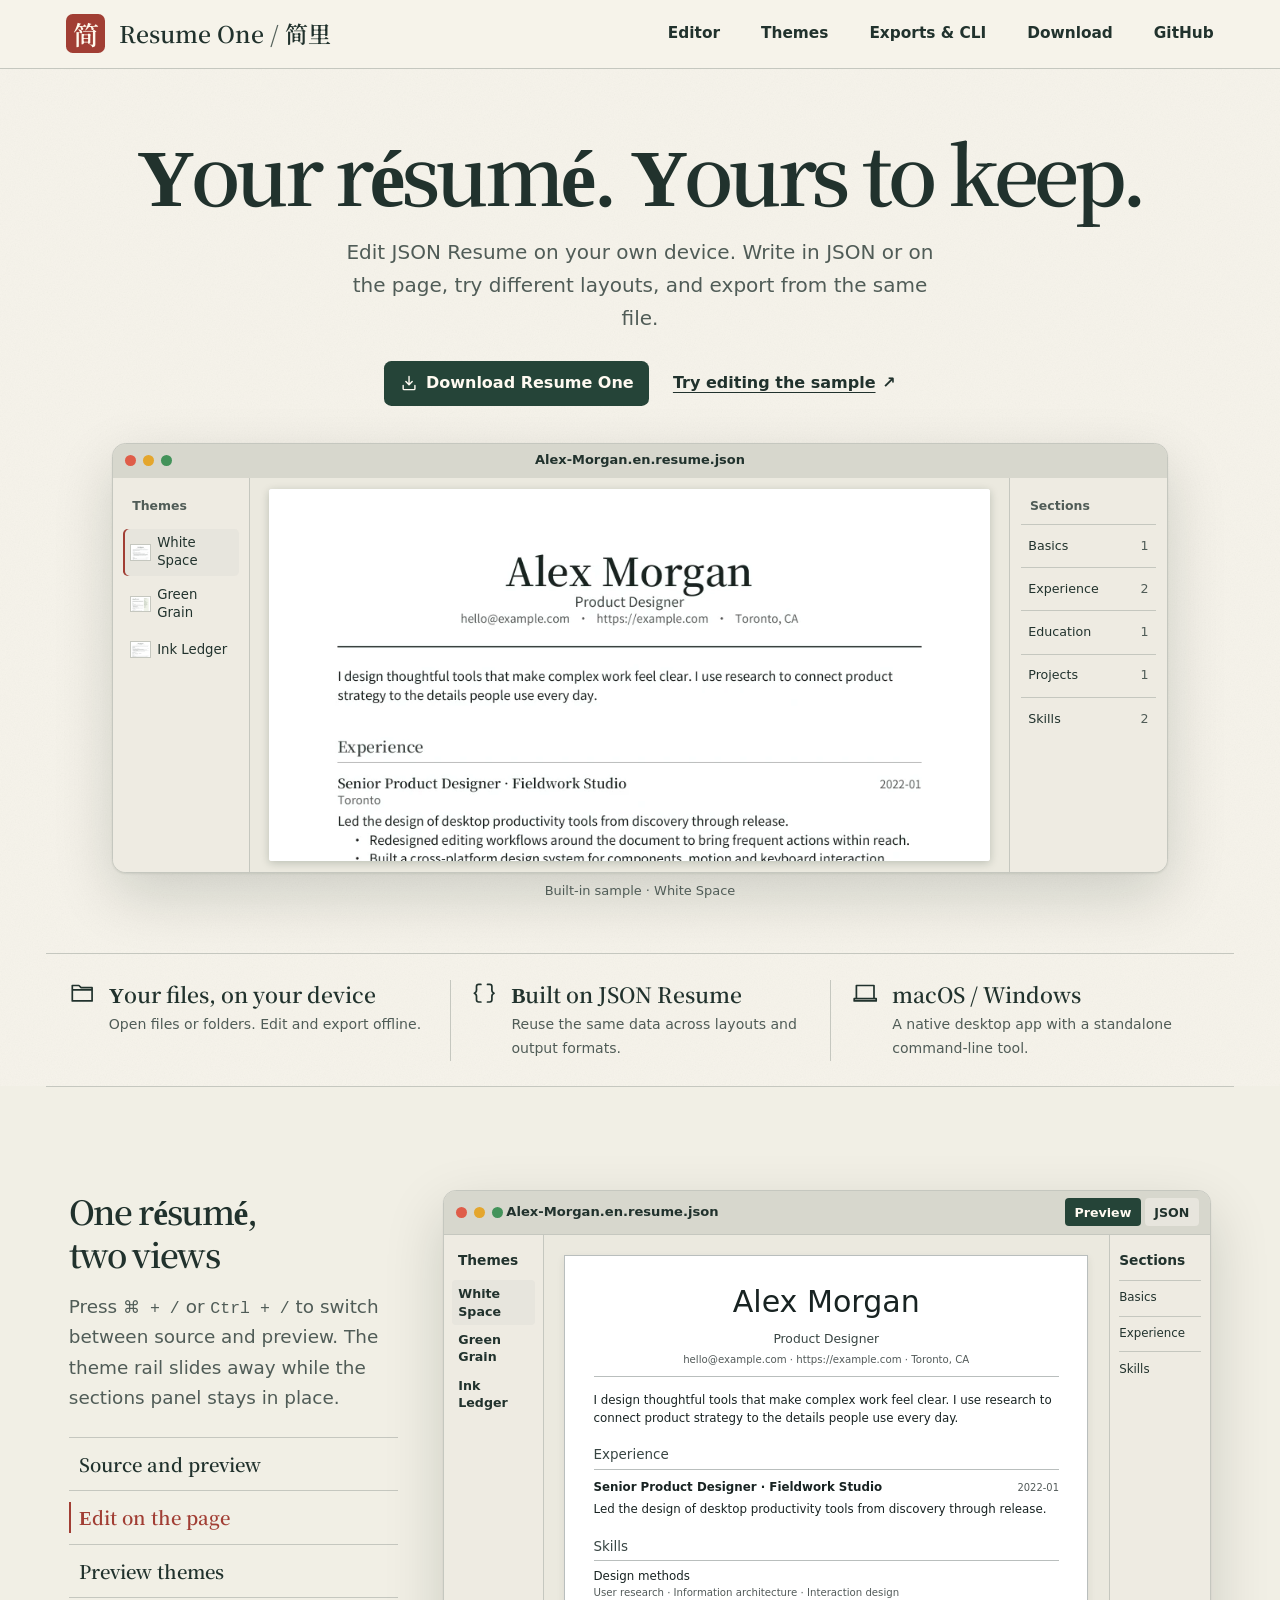
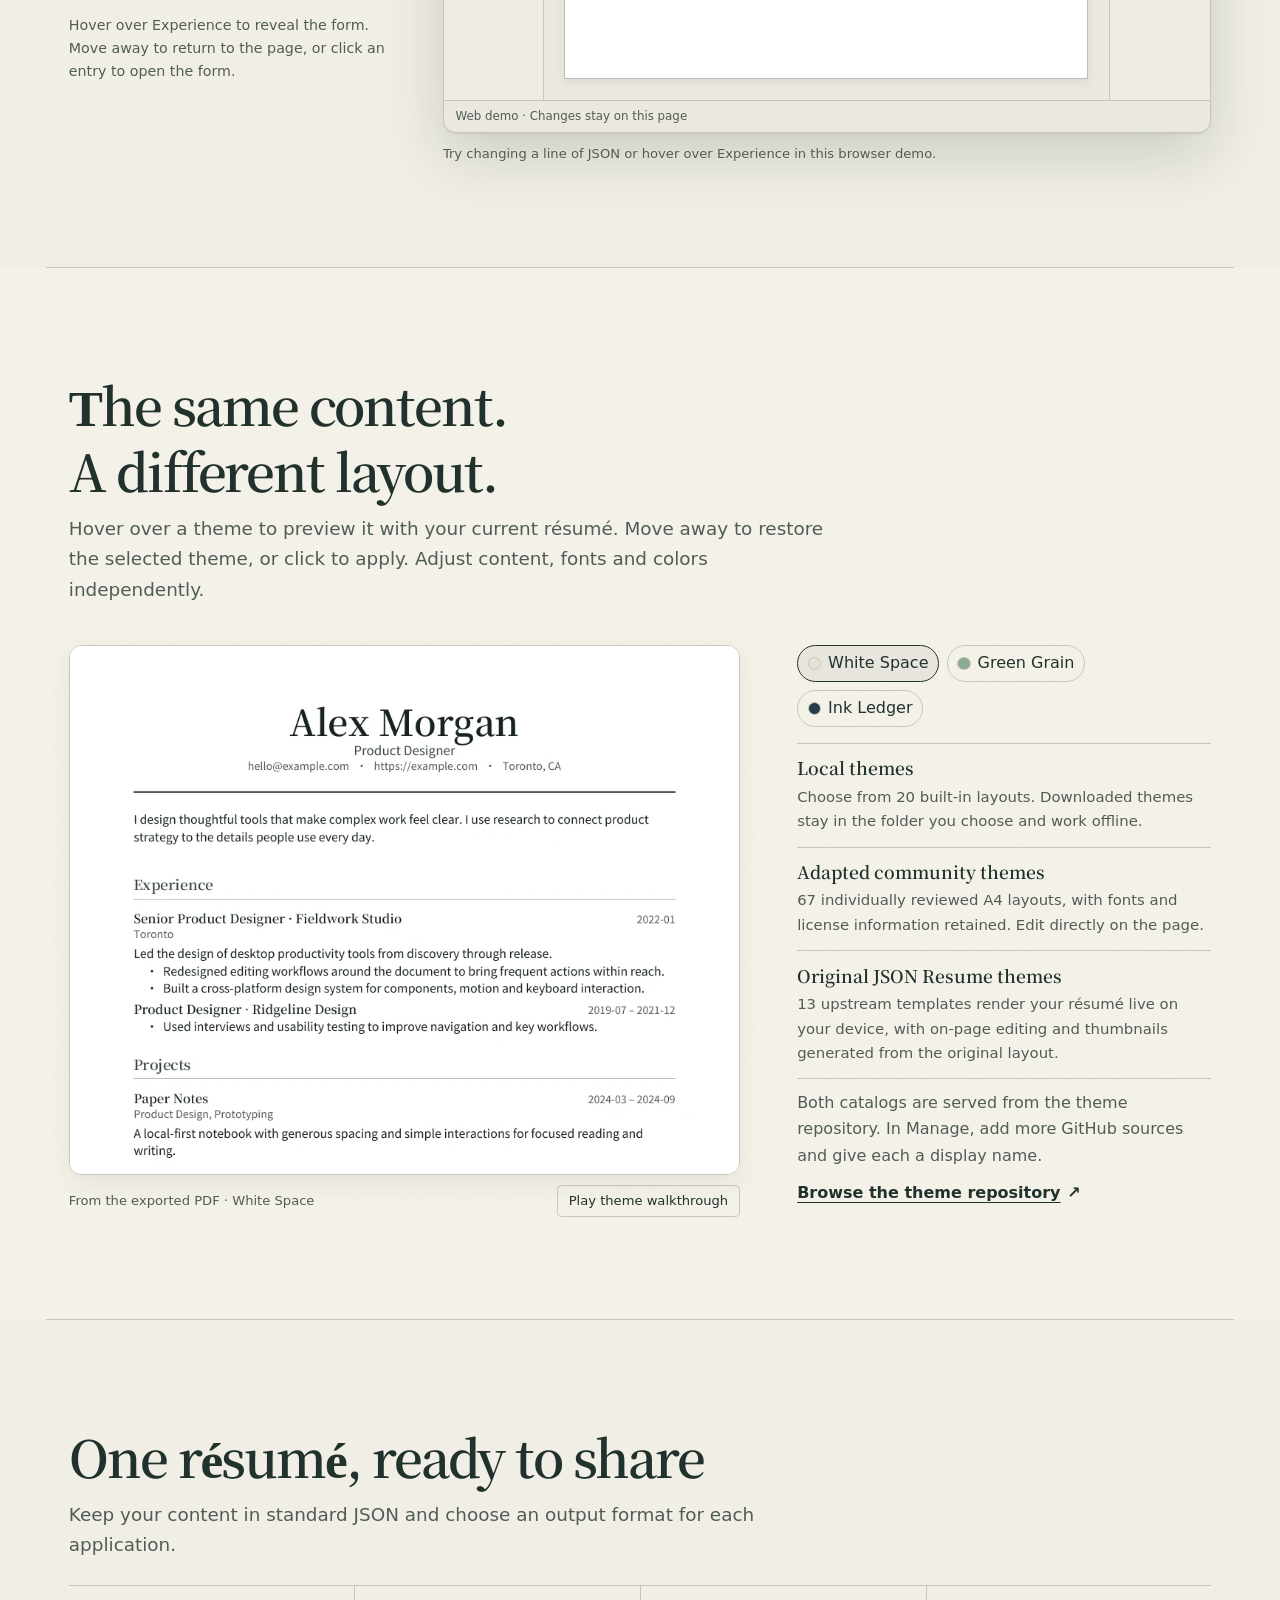
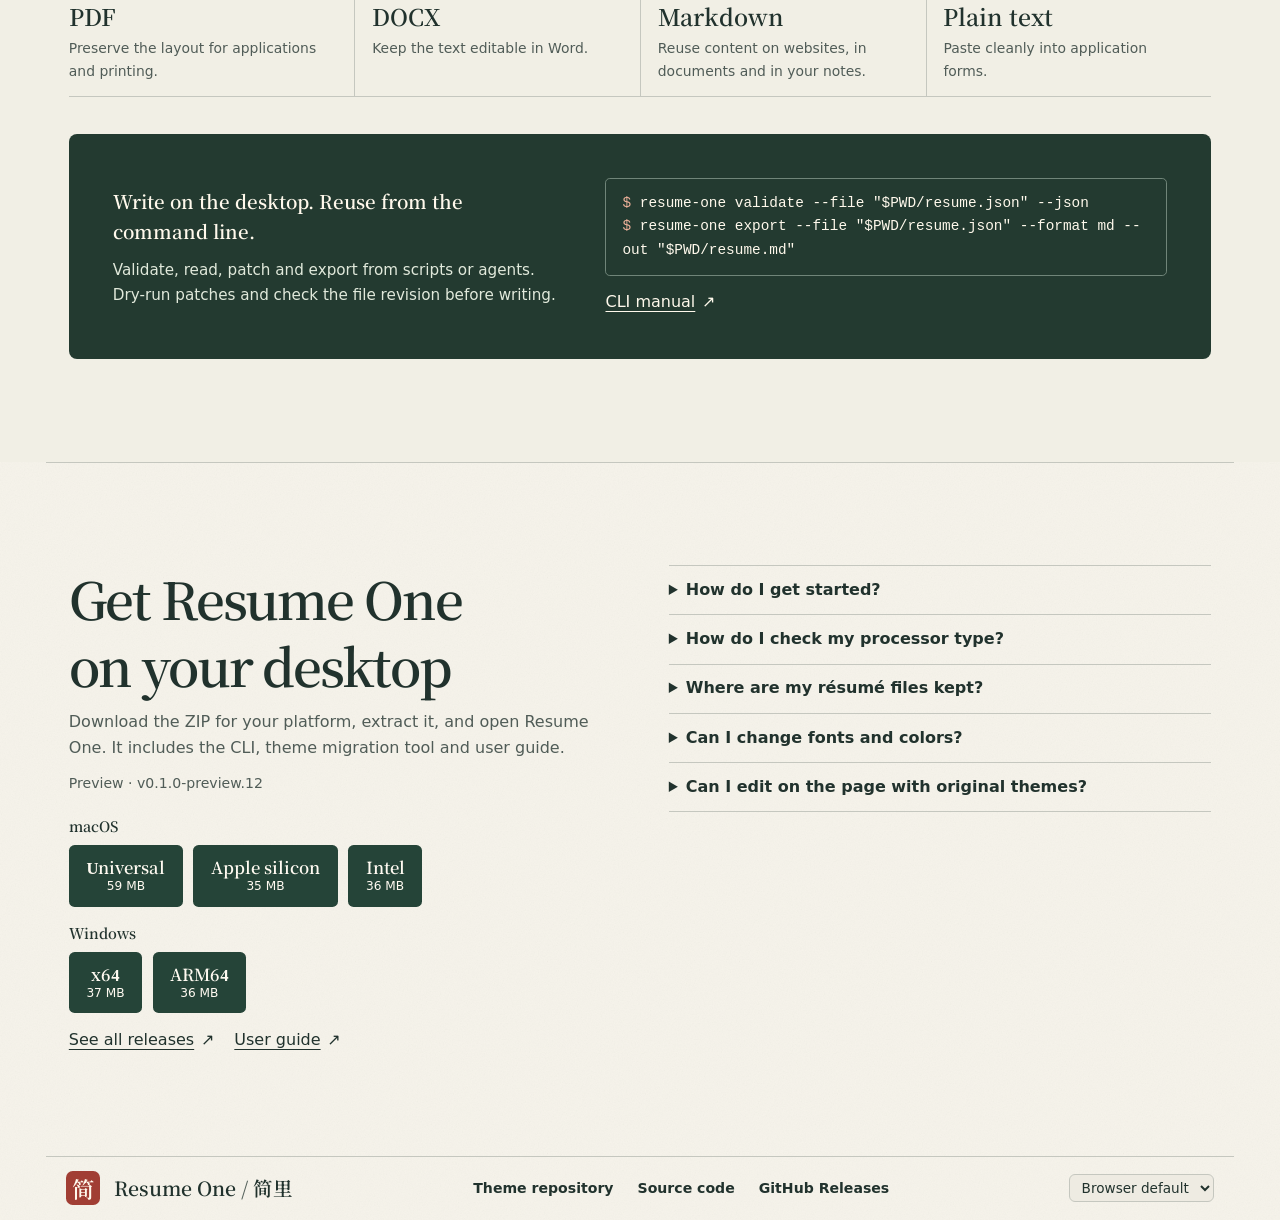
==== commit a6f75781: "Link each homepage language to its own manuals" ====
--- a/site/index.html
+++ b/site/index.html
@@ -38,7 +38,7 @@
         <a href="#themes">主题</a>
         <a href="#workflow">导出与 CLI</a>
         <a id="nav-download" href="#download">下载</a>
-        <a href="https://github.com/sctb512/resume-one">GitHub</a>
+        <a href="https://github.com/sctb512/resume-one/blob/main/README.zh-CN.md">GitHub</a>
       </nav>
     </div>
     <div class="reading-progress" aria-hidden="true"></div>
@@ -287,7 +287,7 @@
           <div><dt>原版 JSON Resume</dt><dd>13 套上游模板，用当前简历在本机实时渲染。支持纸面悬停编辑，并生成原版样式缩略图。</dd></div>
         </dl>
         <p>两个在线目录来自同一个主题仓库。在「管理」可添加多个 GitHub 来源，并为每个来源设置展示名称。</p>
-        <a class="text-link" href="https://github.com/sctb512/resume-one-themes"><span>浏览主题仓库</span><span aria-hidden="true">↗</span></a>
+        <a class="text-link" href="https://github.com/sctb512/resume-one-themes/blob/main/README.zh-CN.md"><span>浏览主题仓库</span><span aria-hidden="true">↗</span></a>
       </div>
     </section>
 
@@ -311,7 +311,7 @@
           <div class="cli-example">
             <pre aria-label="CLI 示例"><code><span aria-hidden="true">$ </span>resume-one validate --file "$PWD/resume.json" --json
 <span aria-hidden="true">$ </span>resume-one export --file "$PWD/resume.json" --format md --out "$PWD/resume.md"</code></pre>
-            <a class="text-link" href="https://github.com/sctb512/resume-one/blob/v0.1.0-preview.12/docs/cli-manual.md"><span>打开 CLI 手册</span><span aria-hidden="true">↗</span></a>
+            <a class="text-link" href="https://github.com/sctb512/resume-one/blob/main/docs/cli-manual.zh-CN.md"><span>打开 CLI 手册</span><span aria-hidden="true">↗</span></a>
           </div>
         </div>
       </section>
@@ -341,7 +341,7 @@
         </div>
         <div class="download-links">
           <a class="text-link" href="https://github.com/sctb512/resume-one/releases"><span>查看所有版本</span><span aria-hidden="true">↗</span></a>
-          <a class="text-link" href="https://github.com/sctb512/resume-one/blob/v0.1.0-preview.12/docs/user-manual.md"><span>阅读用户手册</span><span aria-hidden="true">↗</span></a>
+          <a class="text-link" href="https://github.com/sctb512/resume-one/blob/main/docs/user-manual.zh-CN.md"><span>阅读用户手册</span><span aria-hidden="true">↗</span></a>
         </div>
       </div>
       <div class="faq" data-reveal aria-label="下载与使用常见问题">
@@ -360,8 +360,8 @@
       <span>Resume One <span class="brand-divider">/</span> 简里</span>
     </a>
     <nav aria-label="项目资源">
-      <a href="https://github.com/sctb512/resume-one-themes">主题仓库</a>
-      <a href="https://github.com/sctb512/resume-one">源代码</a>
+      <a href="https://github.com/sctb512/resume-one-themes/blob/main/README.zh-CN.md">主题仓库</a>
+      <a href="https://github.com/sctb512/resume-one/blob/main/README.zh-CN.md">源代码</a>
       <a href="https://github.com/sctb512/resume-one/releases">GitHub Releases</a>
     </nav>
       <label class="language-picker">
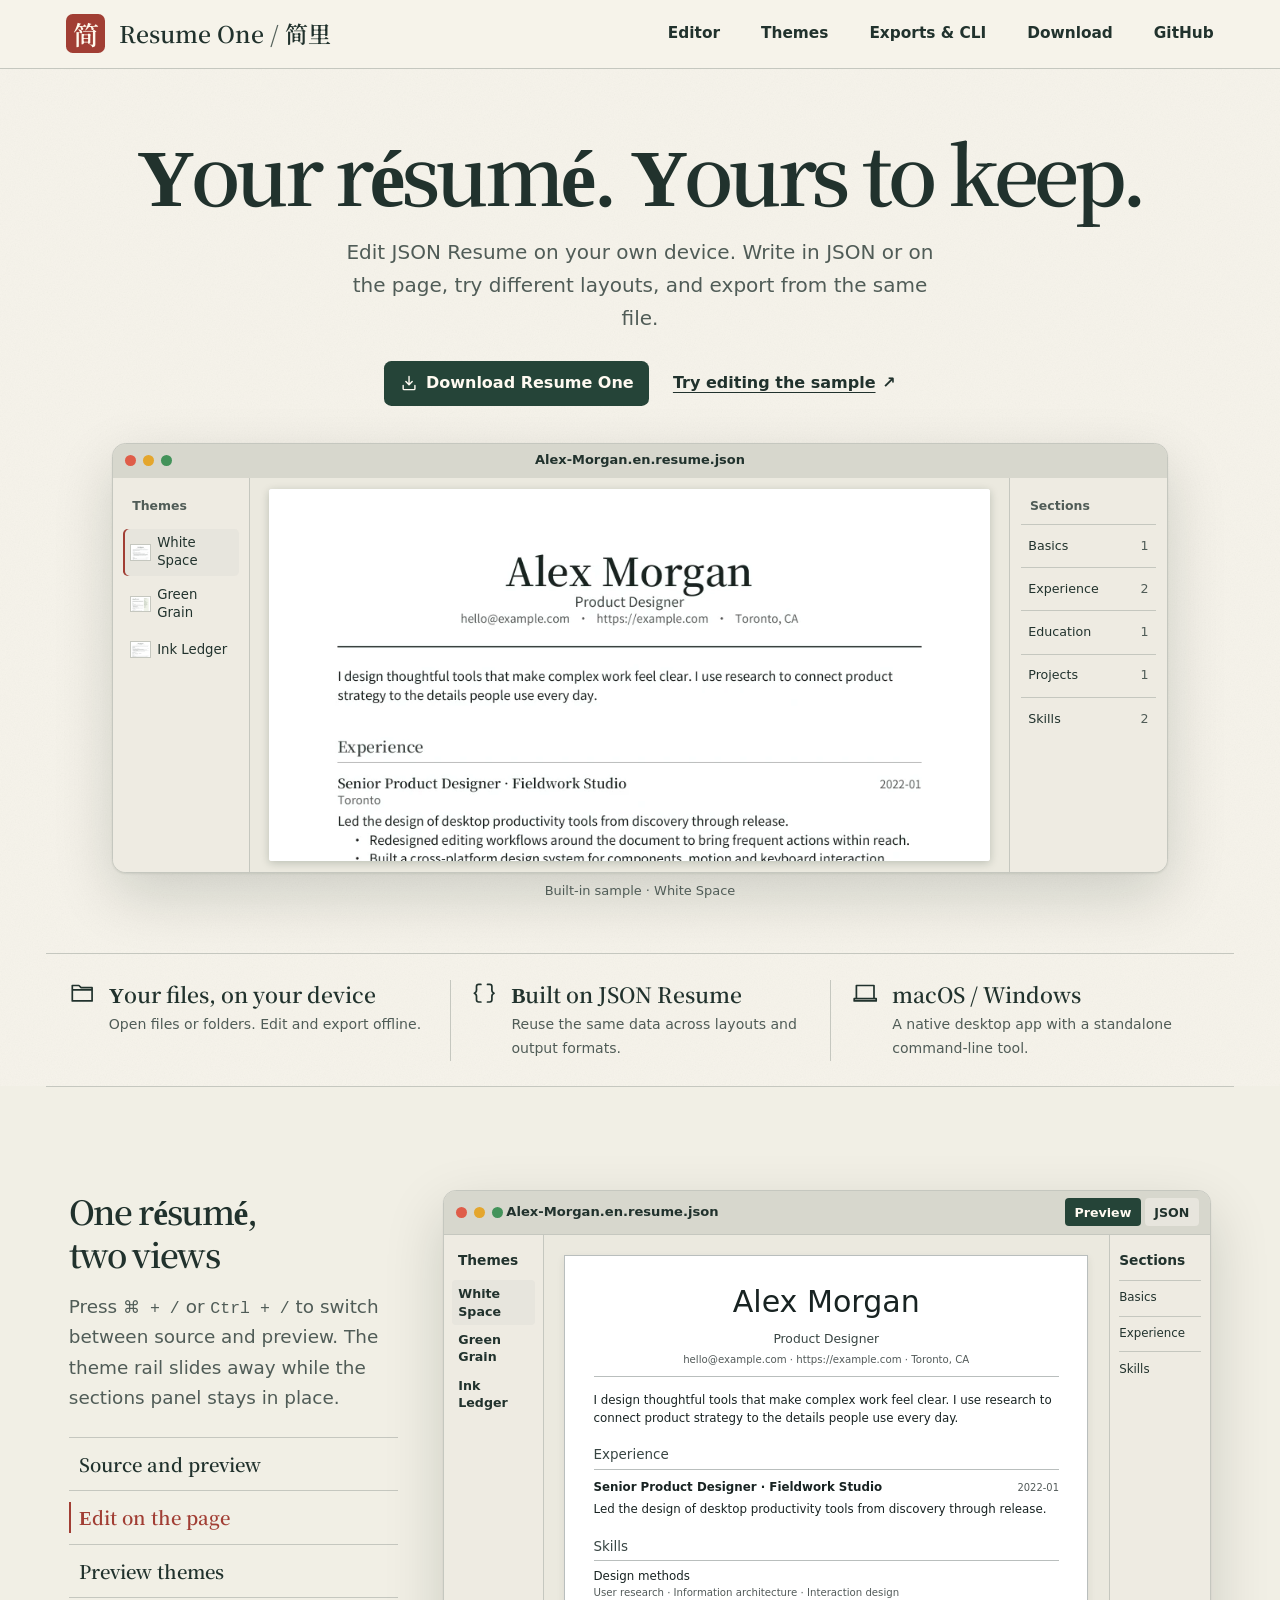
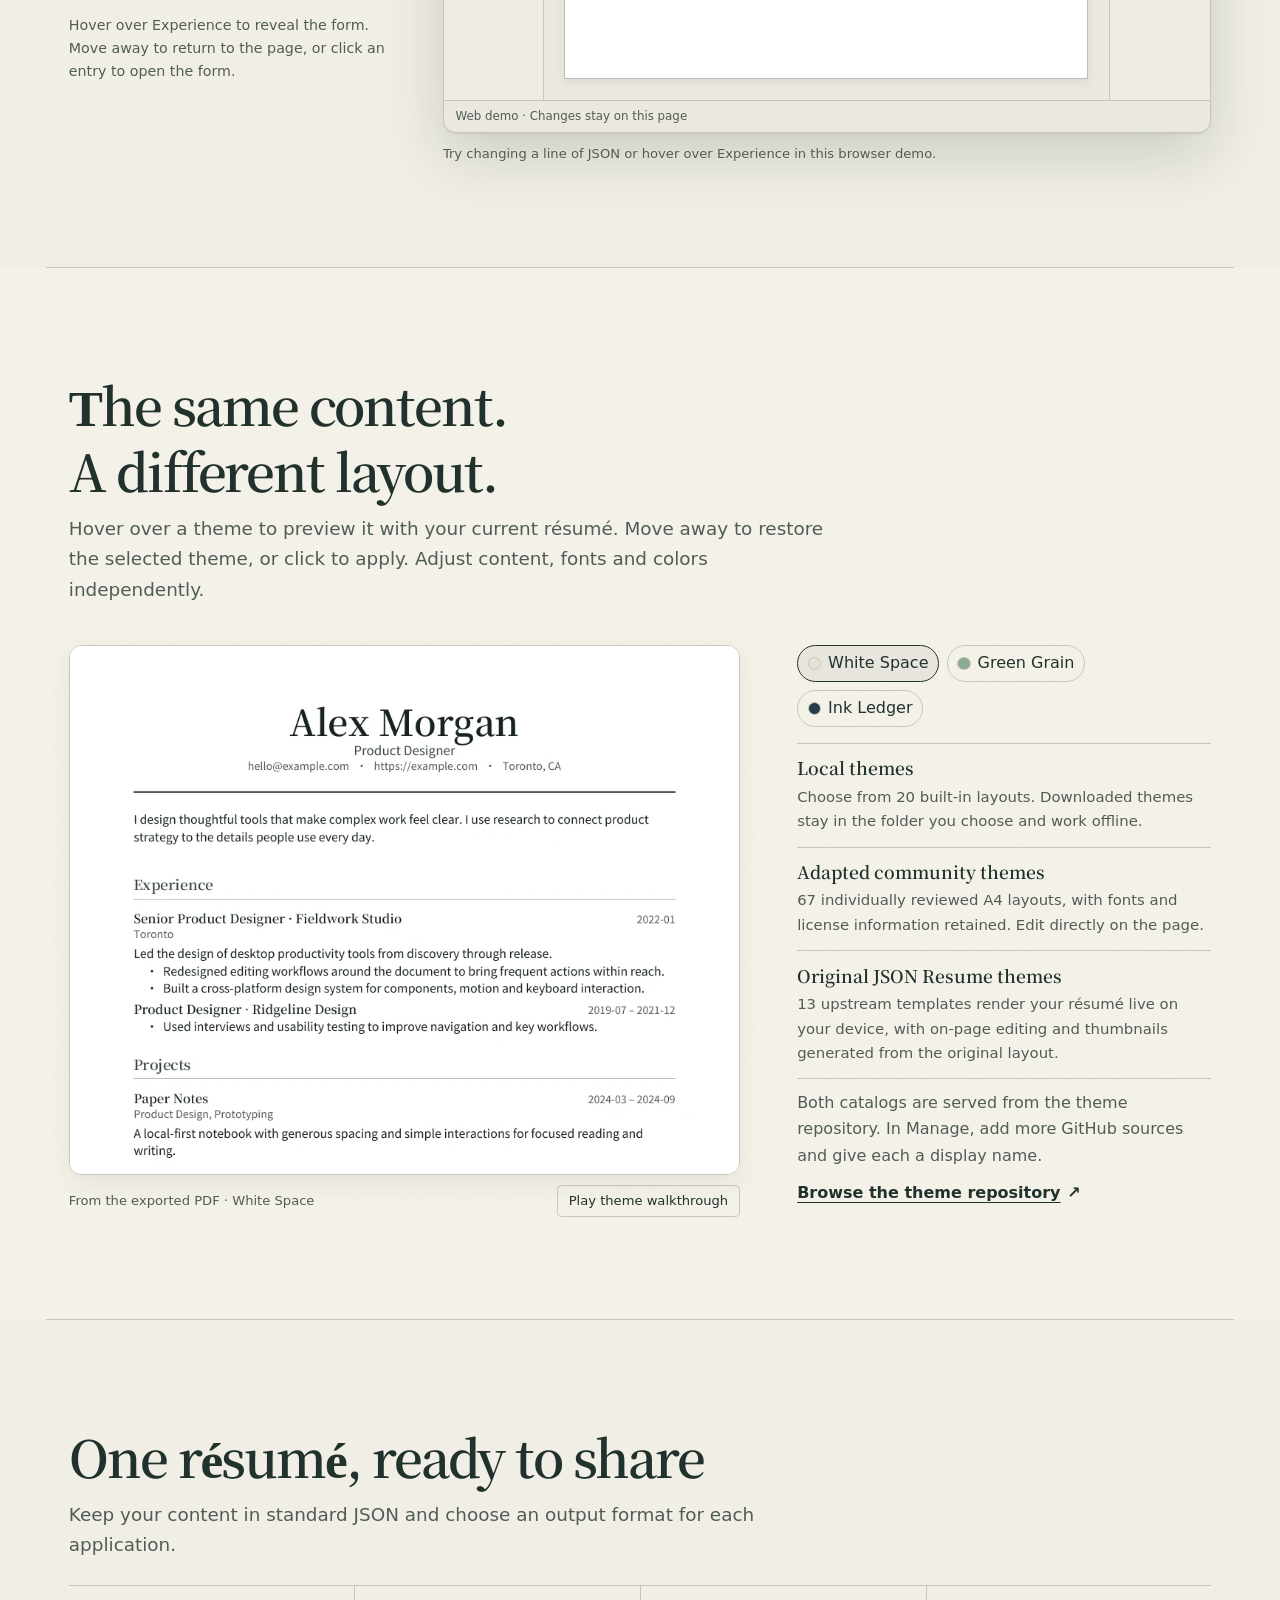
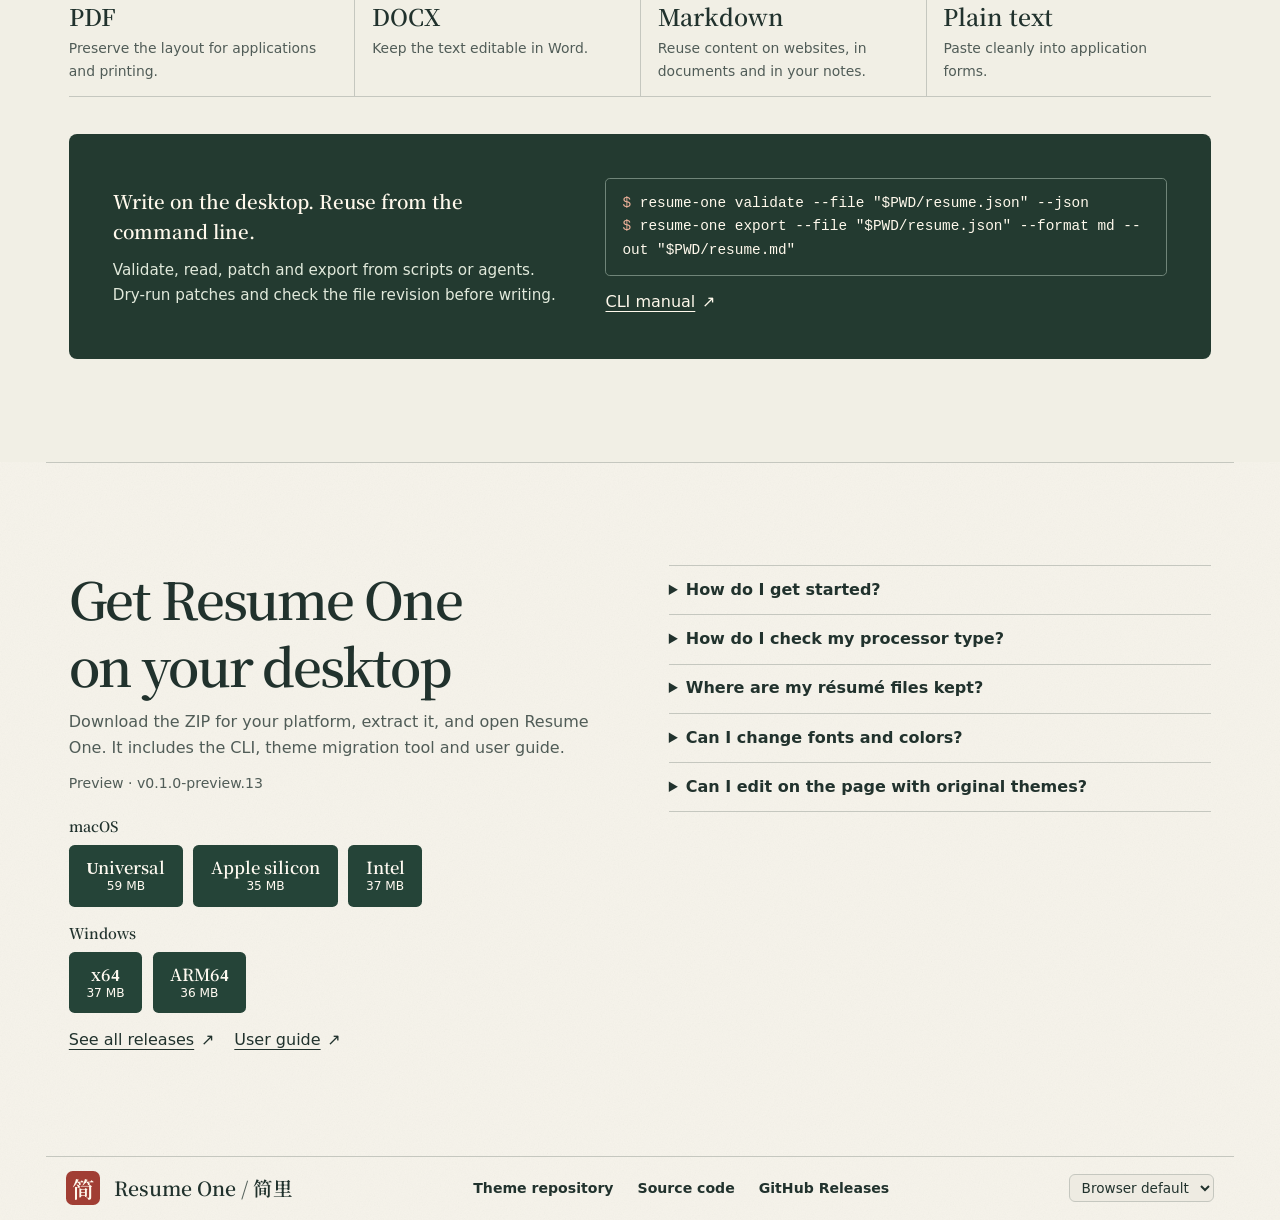
==== commit c90746da: "Update download fallbacks for preview.13" ====
--- a/site/index.html
+++ b/site/index.html
@@ -326,16 +326,16 @@
           <section aria-labelledby="macos-download-title">
             <h3 id="macos-download-title">macOS</h3>
             <div class="hero-actions">
-              <a class="primary" data-download="macos-universal" data-size="58857437" aria-label="macOS · 通用版" href="https://github.com/sctb512/resume-one/releases/download/v0.1.0-preview.12/Resume-One-macOS-universal-unsigned.zip">通用版</a>
-              <a class="primary" data-download="macos-arm64" data-size="34767952" aria-label="macOS · Apple 芯片" href="https://github.com/sctb512/resume-one/releases/download/v0.1.0-preview.12/Resume-One-macOS-arm64-unsigned.zip">Apple 芯片</a>
-              <a class="primary" data-download="macos-x64" data-size="36488072" aria-label="macOS · Intel" href="https://github.com/sctb512/resume-one/releases/download/v0.1.0-preview.12/Resume-One-macOS-x64-unsigned.zip">Intel</a>
+              <a class="primary" data-download="macos-universal" data-size="58969159" aria-label="macOS · 通用版" href="https://github.com/sctb512/resume-one/releases/download/v0.1.0-preview.13/Resume-One-macOS-universal-unsigned.zip">通用版</a>
+              <a class="primary" data-download="macos-arm64" data-size="34848917" aria-label="macOS · Apple 芯片" href="https://github.com/sctb512/resume-one/releases/download/v0.1.0-preview.13/Resume-One-macOS-arm64-unsigned.zip">Apple 芯片</a>
+              <a class="primary" data-download="macos-x64" data-size="36569471" aria-label="macOS · Intel" href="https://github.com/sctb512/resume-one/releases/download/v0.1.0-preview.13/Resume-One-macOS-x64-unsigned.zip">Intel</a>
             </div>
           </section>
           <section aria-labelledby="windows-download-title">
             <h3 id="windows-download-title">Windows</h3>
             <div class="hero-actions">
-              <a class="primary" data-download="windows-x64" data-size="37446536" aria-label="Windows · x64" href="https://github.com/sctb512/resume-one/releases/download/v0.1.0-preview.12/Resume-One-Windows-x64-unsigned.zip">x64</a>
-              <a class="primary" data-download="windows-arm64" data-size="35624861" aria-label="Windows · ARM64" href="https://github.com/sctb512/resume-one/releases/download/v0.1.0-preview.12/Resume-One-Windows-arm64-unsigned.zip">ARM64</a>
+              <a class="primary" data-download="windows-x64" data-size="37494168" aria-label="Windows · x64" href="https://github.com/sctb512/resume-one/releases/download/v0.1.0-preview.13/Resume-One-Windows-x64-unsigned.zip">x64</a>
+              <a class="primary" data-download="windows-arm64" data-size="35664530" aria-label="Windows · ARM64" href="https://github.com/sctb512/resume-one/releases/download/v0.1.0-preview.13/Resume-One-Windows-arm64-unsigned.zip">ARM64</a>
             </div>
           </section>
         </div>
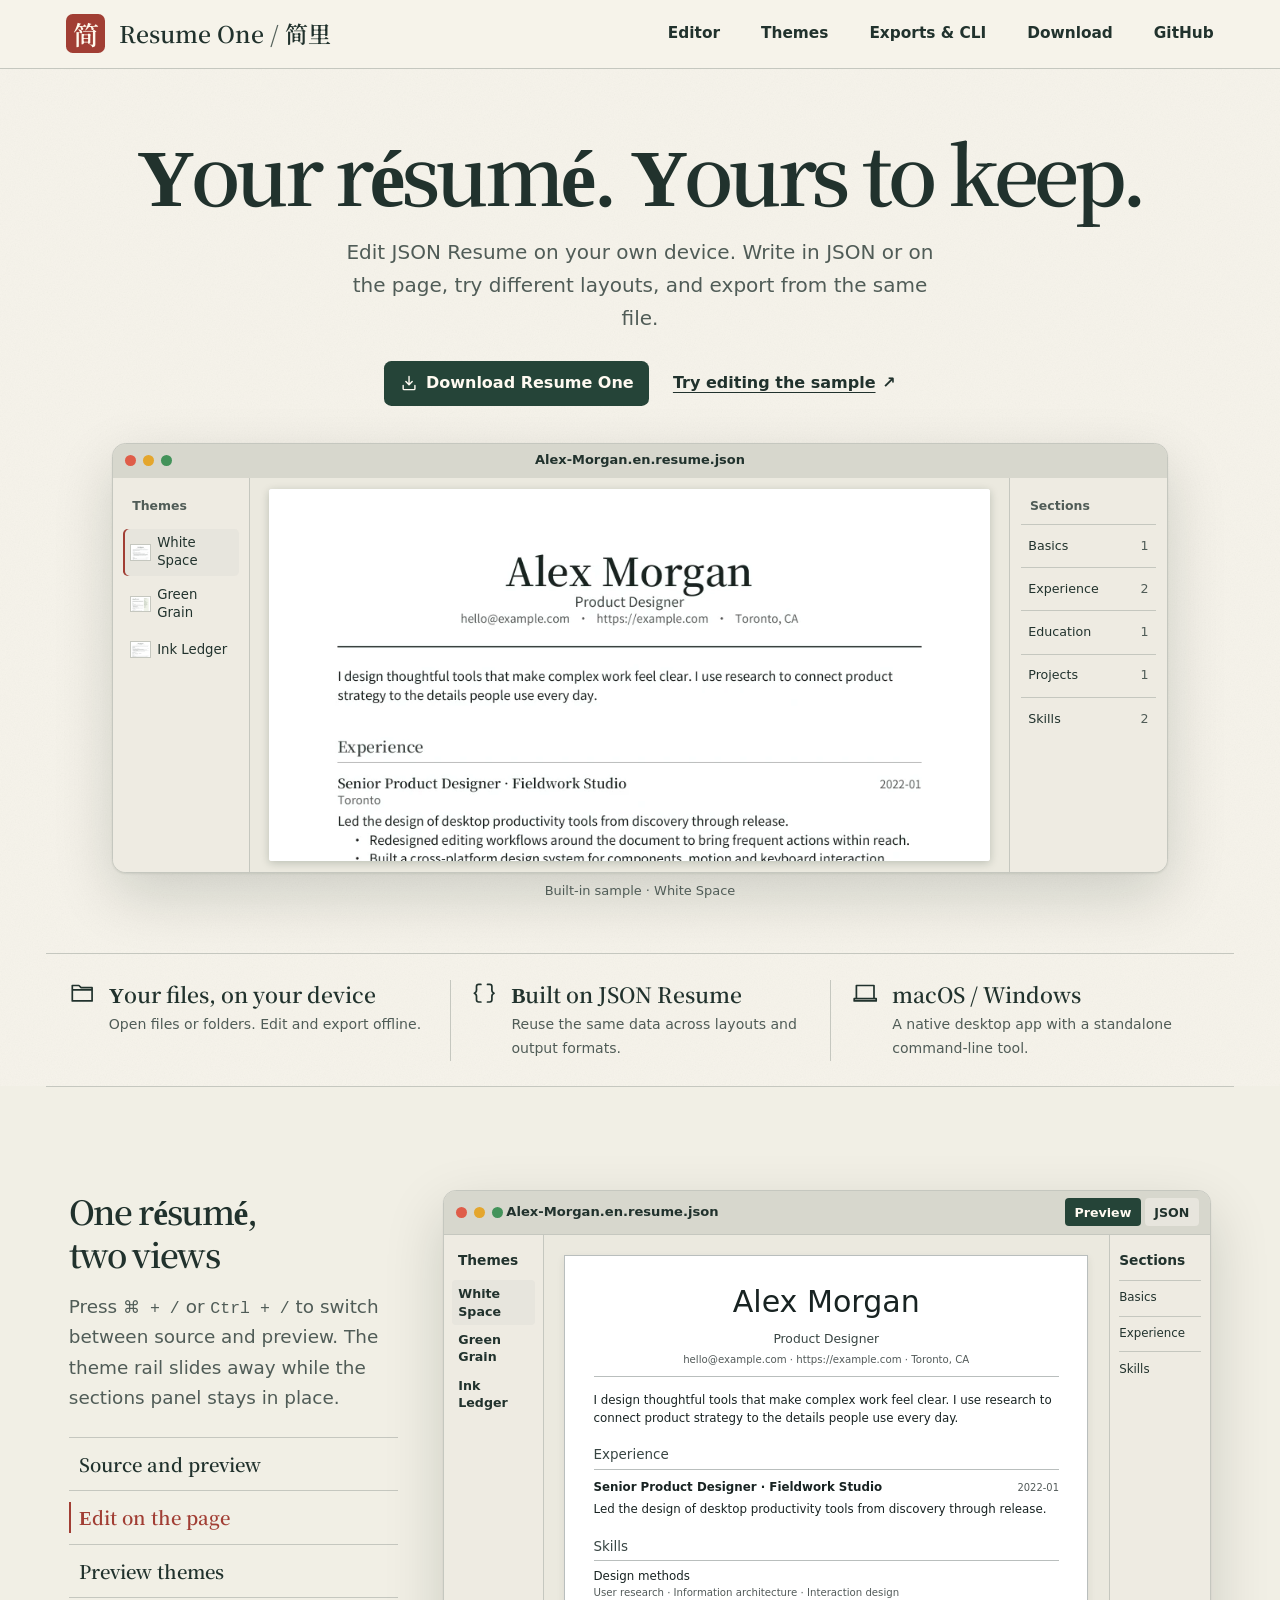
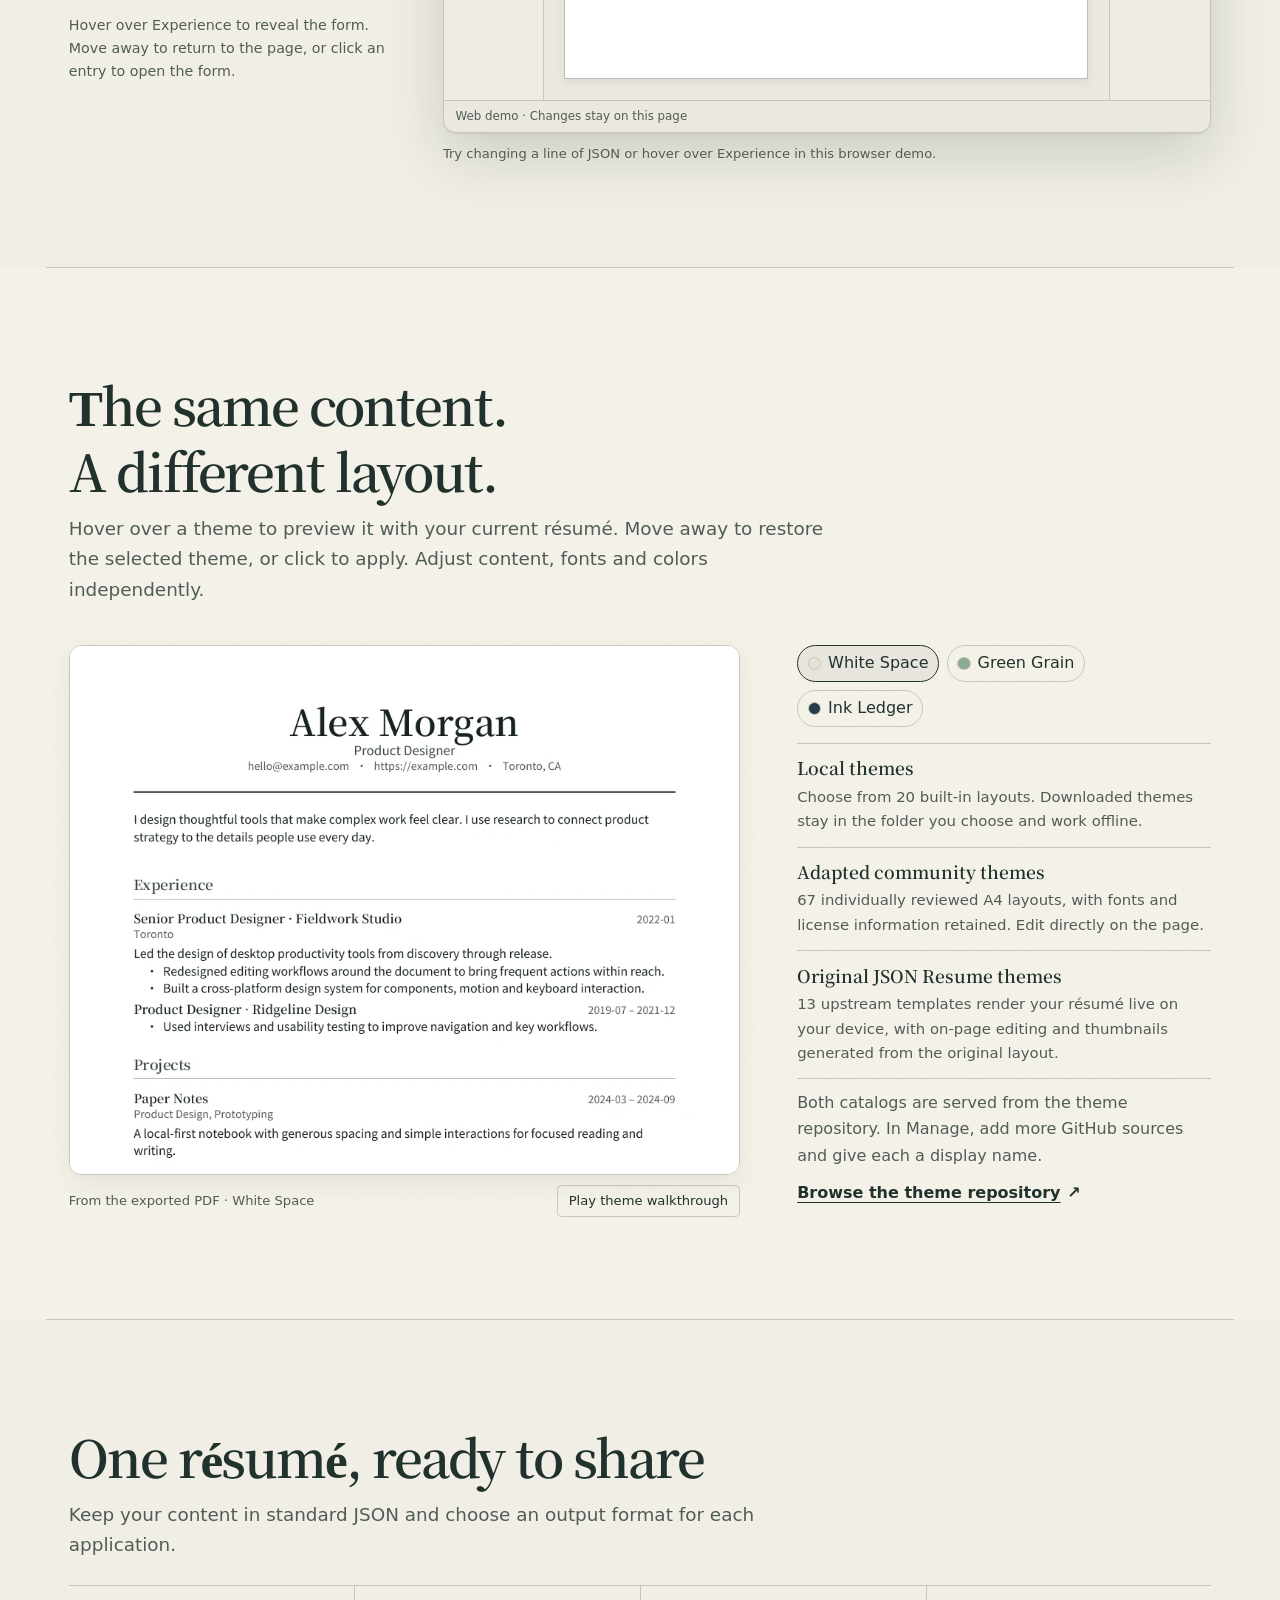
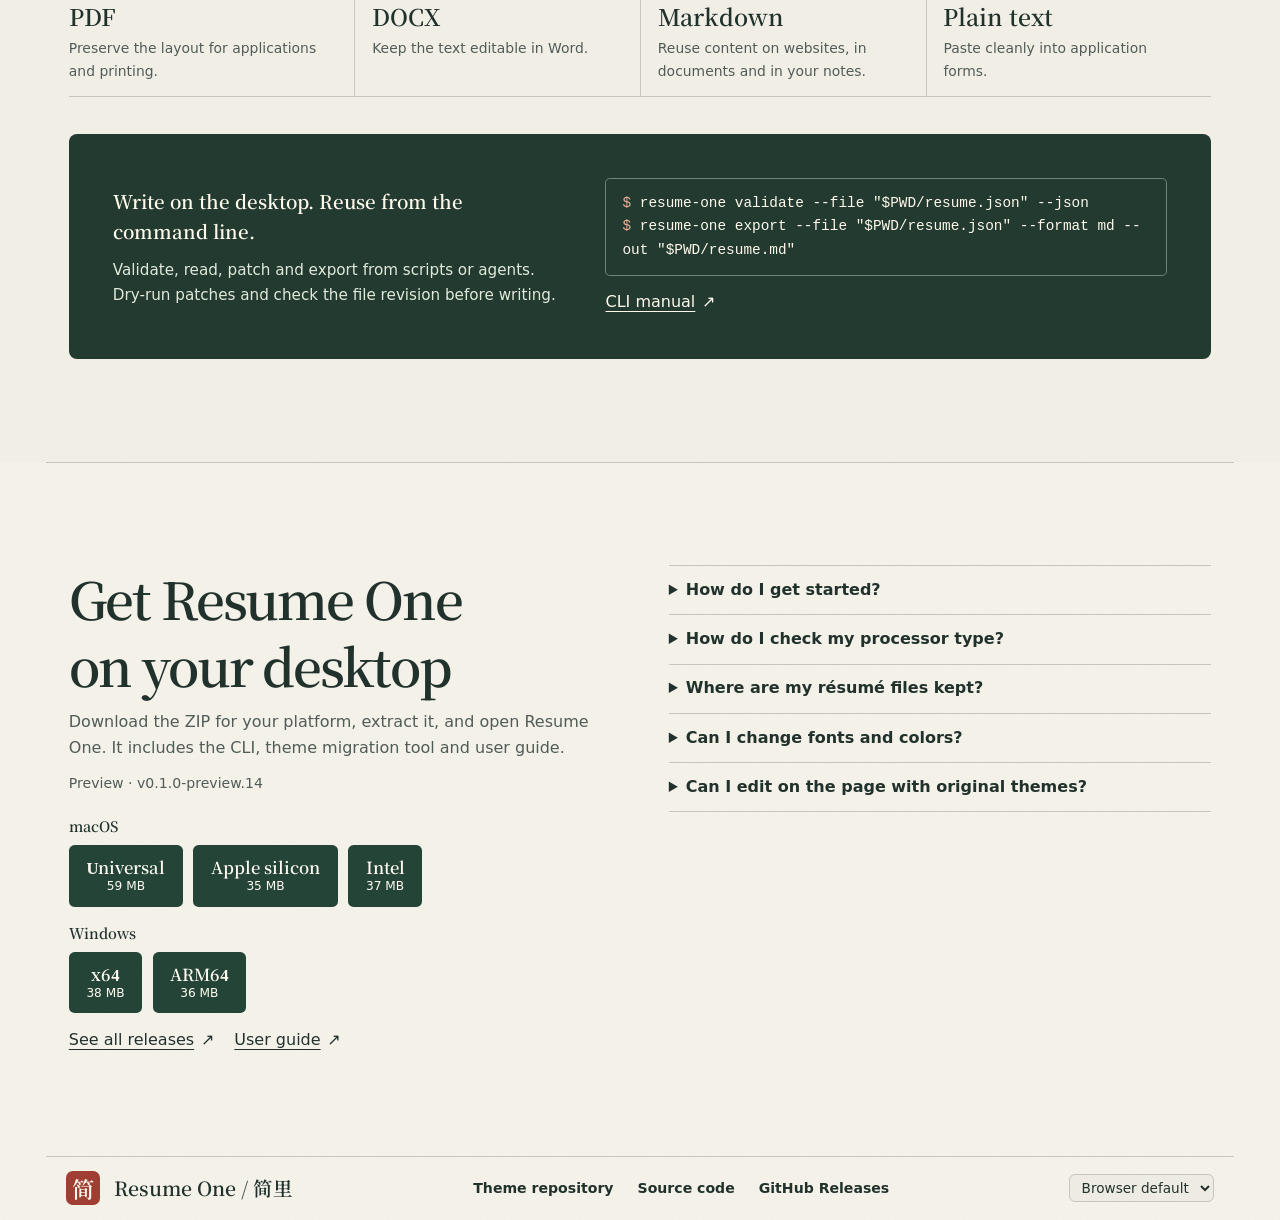
==== commit 270caa8d: "Refresh download links for Resume One preview.14" ====
--- a/site/index.html
+++ b/site/index.html
@@ -326,16 +326,16 @@
           <section aria-labelledby="macos-download-title">
             <h3 id="macos-download-title">macOS</h3>
             <div class="hero-actions">
-              <a class="primary" data-download="macos-universal" data-size="58969159" aria-label="macOS · 通用版" href="https://github.com/sctb512/resume-one/releases/download/v0.1.0-preview.13/Resume-One-macOS-universal-unsigned.zip">通用版</a>
-              <a class="primary" data-download="macos-arm64" data-size="34848917" aria-label="macOS · Apple 芯片" href="https://github.com/sctb512/resume-one/releases/download/v0.1.0-preview.13/Resume-One-macOS-arm64-unsigned.zip">Apple 芯片</a>
-              <a class="primary" data-download="macos-x64" data-size="36569471" aria-label="macOS · Intel" href="https://github.com/sctb512/resume-one/releases/download/v0.1.0-preview.13/Resume-One-macOS-x64-unsigned.zip">Intel</a>
+              <a class="primary" data-download="macos-universal" data-size="59472197" aria-label="macOS · 通用版" href="https://github.com/sctb512/resume-one/releases/download/v0.1.0-preview.14/Resume-One-macOS-universal-unsigned.zip">通用版</a>
+              <a class="primary" data-download="macos-arm64" data-size="35072391" aria-label="macOS · Apple 芯片" href="https://github.com/sctb512/resume-one/releases/download/v0.1.0-preview.14/Resume-One-macOS-arm64-unsigned.zip">Apple 芯片</a>
+              <a class="primary" data-download="macos-x64" data-size="36852520" aria-label="macOS · Intel" href="https://github.com/sctb512/resume-one/releases/download/v0.1.0-preview.14/Resume-One-macOS-x64-unsigned.zip">Intel</a>
             </div>
           </section>
           <section aria-labelledby="windows-download-title">
             <h3 id="windows-download-title">Windows</h3>
             <div class="hero-actions">
-              <a class="primary" data-download="windows-x64" data-size="37494168" aria-label="Windows · x64" href="https://github.com/sctb512/resume-one/releases/download/v0.1.0-preview.13/Resume-One-Windows-x64-unsigned.zip">x64</a>
-              <a class="primary" data-download="windows-arm64" data-size="35664530" aria-label="Windows · ARM64" href="https://github.com/sctb512/resume-one/releases/download/v0.1.0-preview.13/Resume-One-Windows-arm64-unsigned.zip">ARM64</a>
+              <a class="primary" data-download="windows-x64" data-size="37803389" aria-label="Windows · x64" href="https://github.com/sctb512/resume-one/releases/download/v0.1.0-preview.14/Resume-One-Windows-x64-unsigned.zip">x64</a>
+              <a class="primary" data-download="windows-arm64" data-size="35916348" aria-label="Windows · ARM64" href="https://github.com/sctb512/resume-one/releases/download/v0.1.0-preview.14/Resume-One-Windows-arm64-unsigned.zip">ARM64</a>
             </div>
           </section>
         </div>
